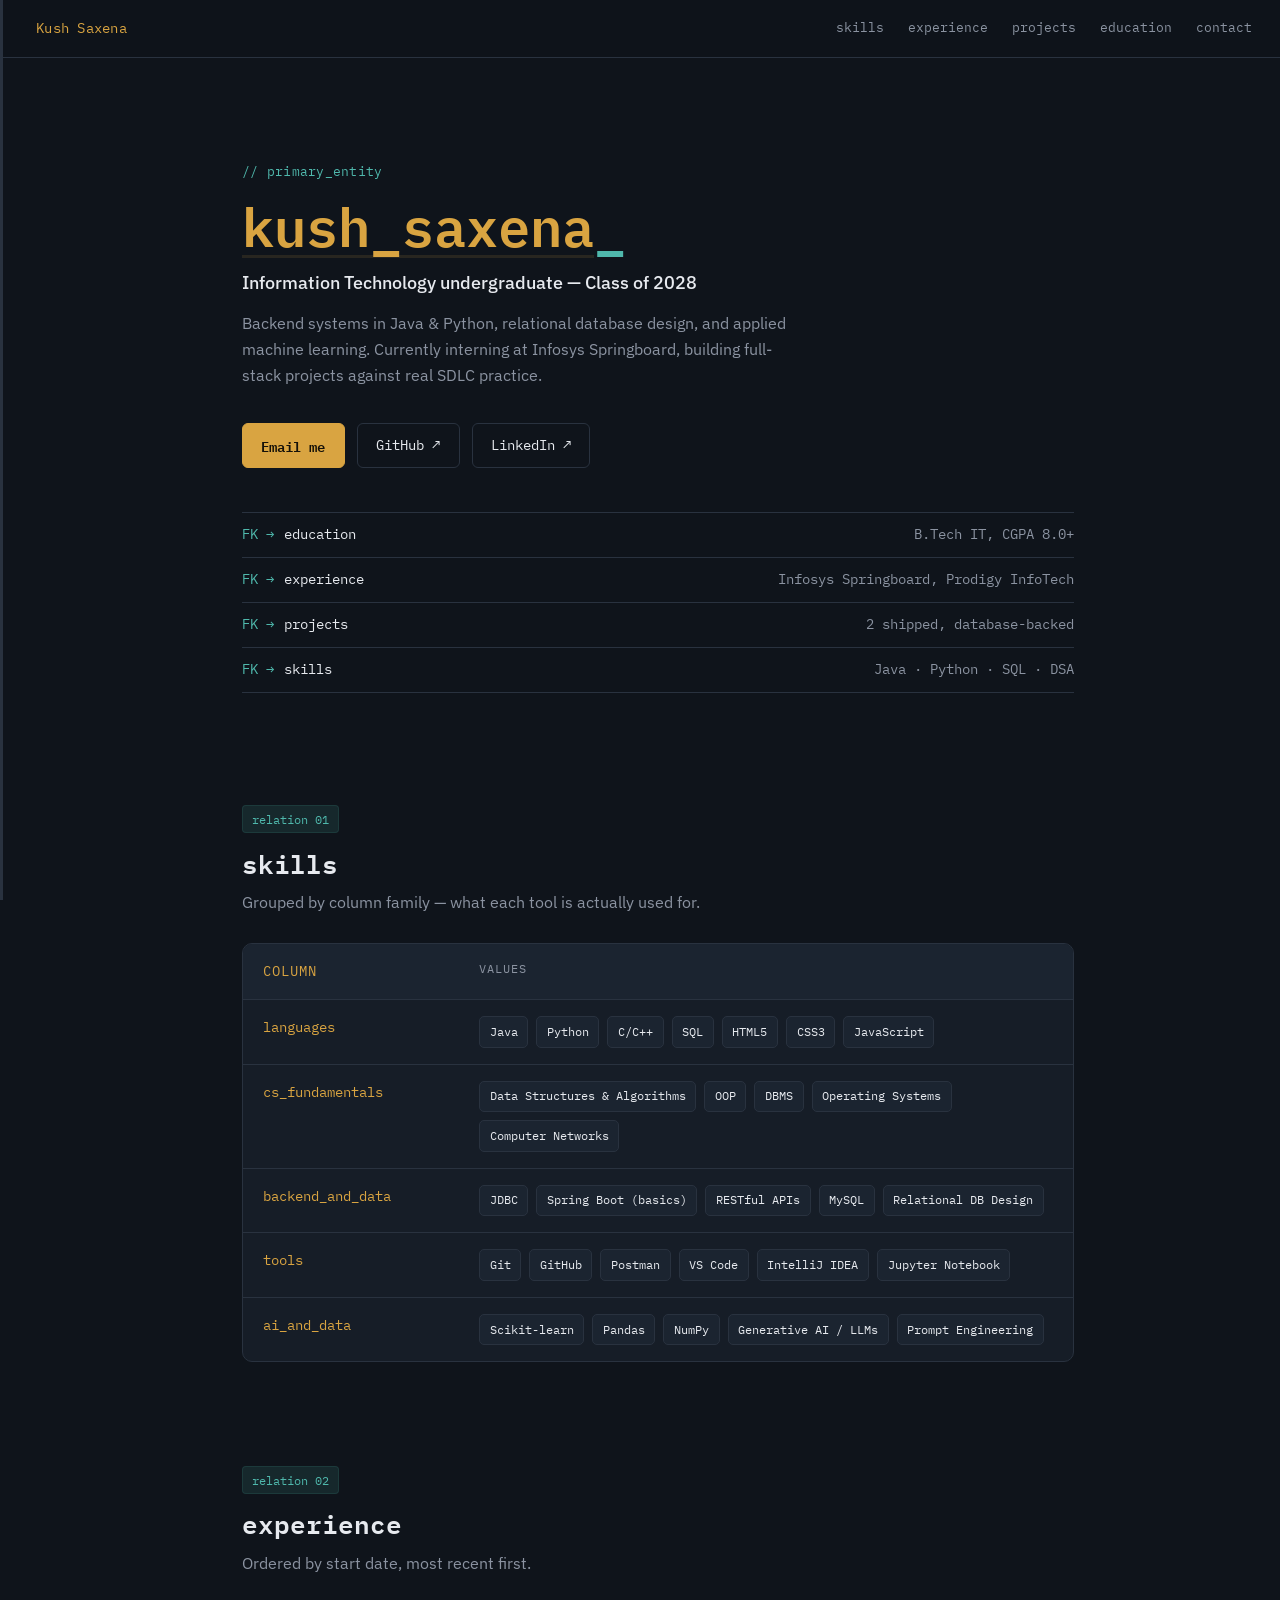
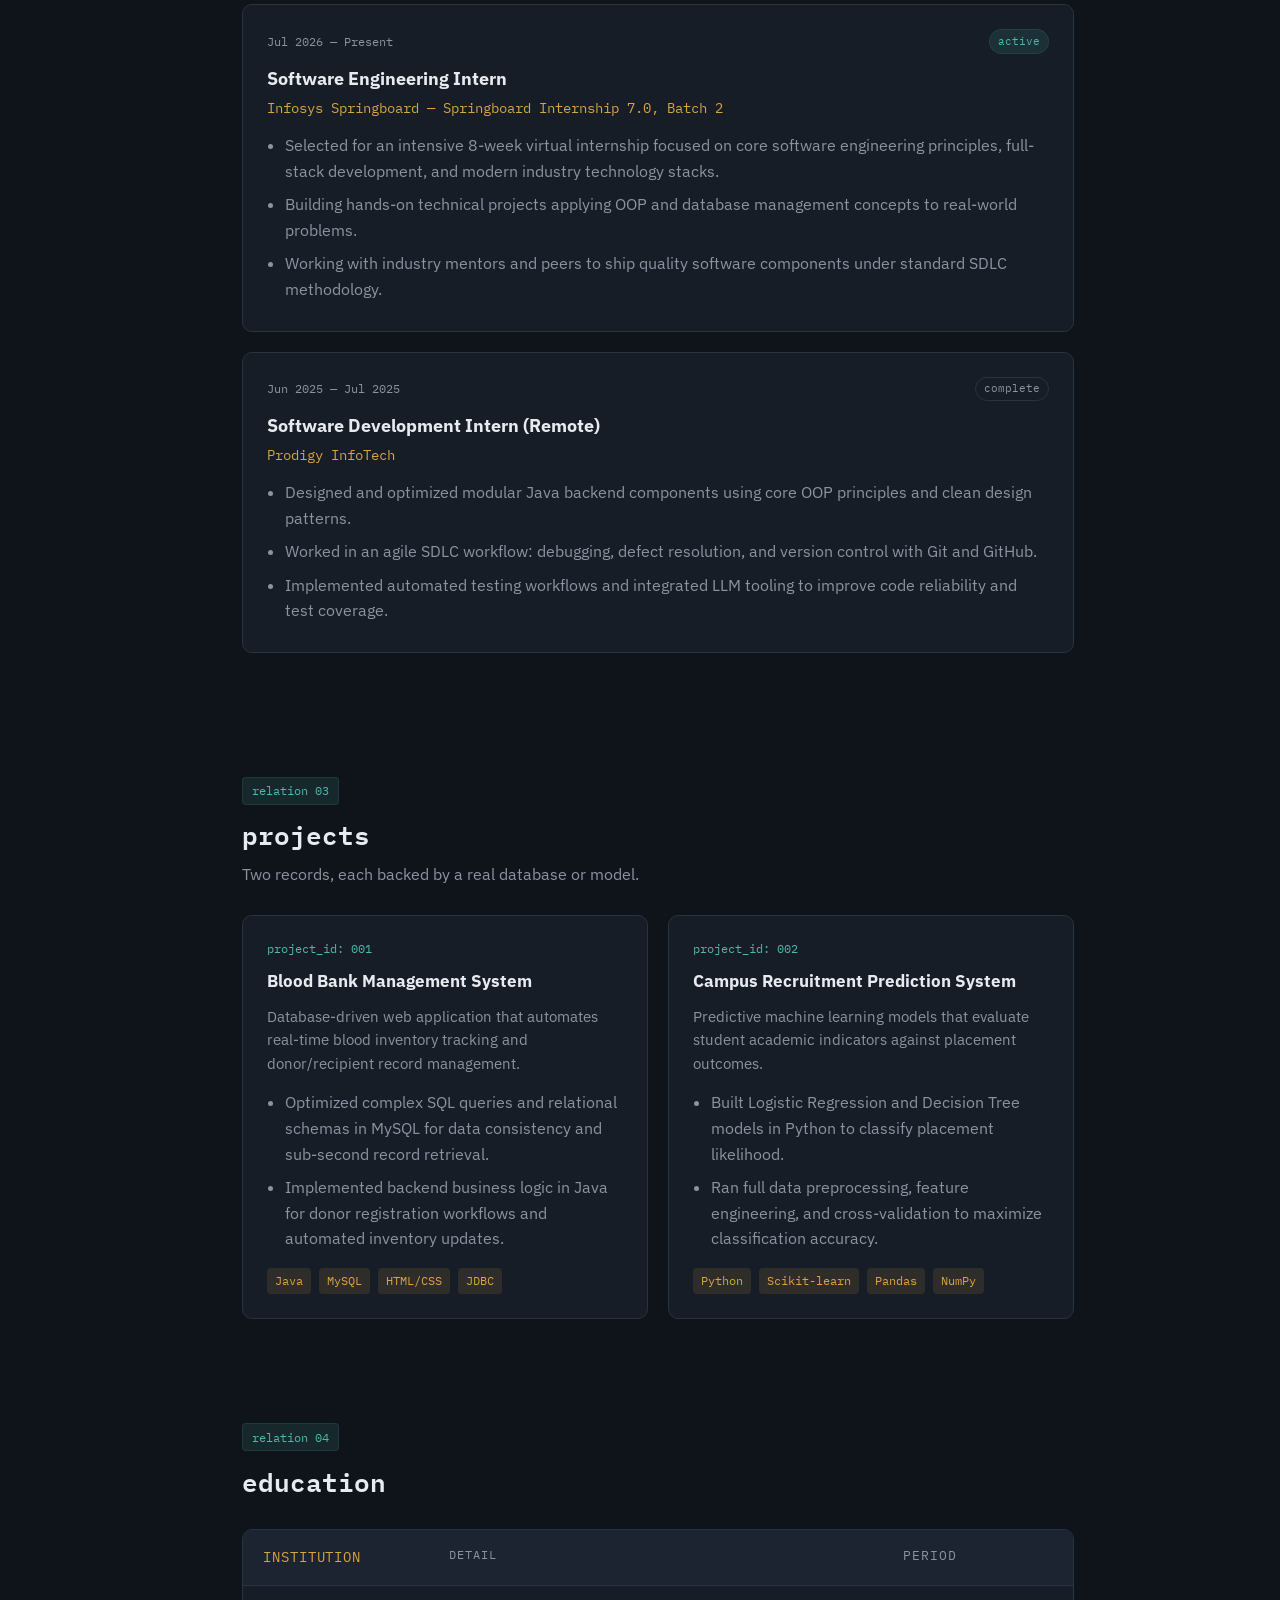
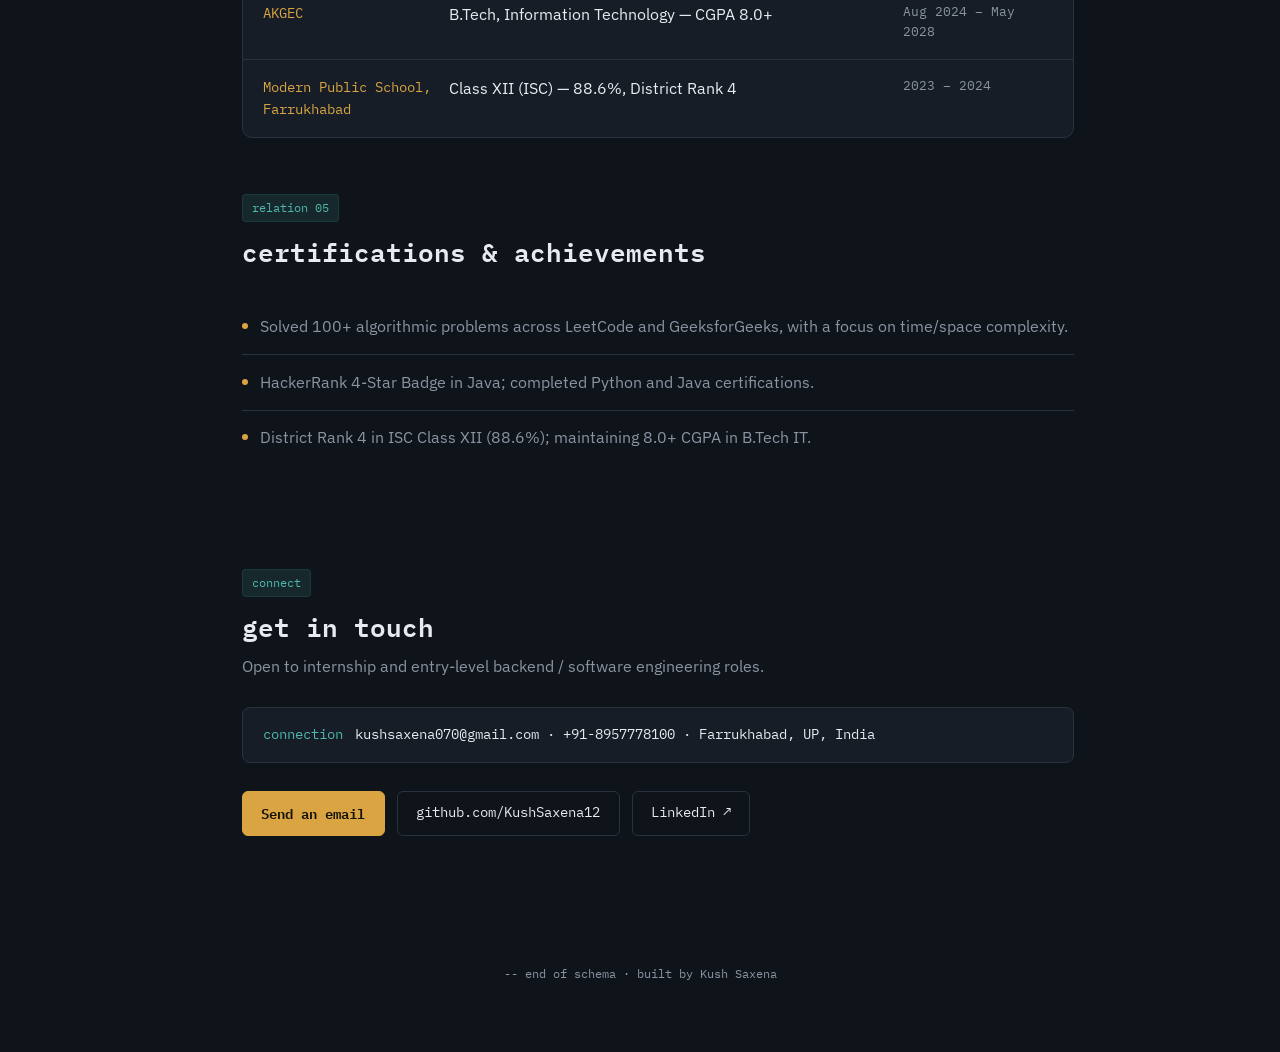
==== index.html @ d5c402bf "Rename index (3).html to index.html" ====
<!DOCTYPE html>
<html lang="en">
<head>
<meta charset="UTF-8">
<meta name="viewport" content="width=device-width, initial-scale=1.0">
<meta name="description" content="Kush Saxena — Information Technology undergraduate. Backend development, data structures, and applied machine learning.">
<title>Kush Saxena — schema</title>
<link rel="preconnect" href="https://fonts.googleapis.com">
<link rel="preconnect" href="https://fonts.gstatic.com" crossorigin>
<link href="https://fonts.googleapis.com/css2?family=IBM+Plex+Mono:wght@400;500;600&family=IBM+Plex+Sans:wght@400;500;600;700&display=swap" rel="stylesheet">
<link rel="stylesheet" href="styles.css">
</head>
<body>

<div class="rail" aria-hidden="true"><div class="rail-fill" id="railFill"></div></div>

<header class="topbar">
  <span class="topbar-key">Kush Saxena</span>
  <nav class="topbar-nav">
    <a href="#skills">skills</a>
    <a href="#experience">experience</a>
    <a href="#projects">projects</a>
    <a href="#education">education</a>
    <a href="#contact">contact</a>
  </nav>
</header>

<main>

  <!-- HERO -->
  <section class="hero" id="top">
    <div class="hero-schema">
      <p class="eyebrow">// primary_entity</p>
      <h1 class="hero-title">
        <span class="pk">kush_saxena</span><span class="cursor">_</span>
      </h1>
      <p class="hero-role">Information Technology undergraduate — Class of 2028</p>
      <p class="hero-sub">Backend systems in Java &amp; Python, relational database design, and applied
        machine learning. Currently interning at Infosys Springboard, building full-stack projects
        against real SDLC practice.</p>

      <div class="hero-ctas">
        <a class="btn btn-primary" href="mailto:kushsaxena070@gmail.com">Email me</a>
        <a class="btn btn-ghost" href="https://github.com/KushSaxena12" target="_blank" rel="noopener">GitHub ↗</a>
        <a class="btn btn-ghost" href="https://linkedin.com/in/kush-saxena-5b00792b7" target="_blank" rel="noopener">LinkedIn ↗</a>
      </div>

      <div class="hero-fields">
        <div class="field"><span class="fk">FK →</span> education <span class="ftype">B.Tech IT, CGPA 8.0+</span></div>
        <div class="field"><span class="fk">FK →</span> experience <span class="ftype">Infosys Springboard, Prodigy InfoTech</span></div>
        <div class="field"><span class="fk">FK →</span> projects <span class="ftype">2 shipped, database-backed</span></div>
        <div class="field"><span class="fk">FK →</span> skills <span class="ftype">Java · Python · SQL · DSA</span></div>
      </div>
    </div>
  </section>

  <!-- SKILLS -->
  <section class="section" id="skills">
    <div class="section-head">
      <span class="tag-num">relation 01</span>
      <h2>skills</h2>
      <p class="section-desc">Grouped by column family — what each tool is actually used for.</p>
    </div>

    <div class="table schema-table">
      <div class="trow thead">
        <div class="tcell col-key">column</div>
        <div class="tcell col-val">values</div>
      </div>

      <div class="trow" data-reveal>
        <div class="tcell col-key">languages</div>
        <div class="tcell col-val chips">
          <span>Java</span><span>Python</span><span>C/C++</span><span>SQL</span><span>HTML5</span><span>CSS3</span><span>JavaScript</span>
        </div>
      </div>

      <div class="trow" data-reveal>
        <div class="tcell col-key">cs_fundamentals</div>
        <div class="tcell col-val chips">
          <span>Data Structures &amp; Algorithms</span><span>OOP</span><span>DBMS</span><span>Operating Systems</span><span>Computer Networks</span>
        </div>
      </div>

      <div class="trow" data-reveal>
        <div class="tcell col-key">backend_and_data</div>
        <div class="tcell col-val chips">
          <span>JDBC</span><span>Spring Boot (basics)</span><span>RESTful APIs</span><span>MySQL</span><span>Relational DB Design</span>
        </div>
      </div>

      <div class="trow" data-reveal>
        <div class="tcell col-key">tools</div>
        <div class="tcell col-val chips">
          <span>Git</span><span>GitHub</span><span>Postman</span><span>VS Code</span><span>IntelliJ IDEA</span><span>Jupyter Notebook</span>
        </div>
      </div>

      <div class="trow" data-reveal>
        <div class="tcell col-key">ai_and_data</div>
        <div class="tcell col-val chips">
          <span>Scikit-learn</span><span>Pandas</span><span>NumPy</span><span>Generative AI / LLMs</span><span>Prompt Engineering</span>
        </div>
      </div>
    </div>
  </section>

  <!-- EXPERIENCE -->
  <section class="section" id="experience">
    <div class="section-head">
      <span class="tag-num">relation 02</span>
      <h2>experience</h2>
      <p class="section-desc">Ordered by start date, most recent first.</p>
    </div>

    <div class="record" data-reveal>
      <div class="record-meta">
        <span class="record-date">Jul 2026 — Present</span>
        <span class="record-status status-active">active</span>
      </div>
      <h3 class="record-title">Software Engineering Intern</h3>
      <p class="record-org">Infosys Springboard — Springboard Internship 7.0, Batch 2</p>
      <ul class="record-list">
        <li>Selected for an intensive 8-week virtual internship focused on core software engineering
          principles, full-stack development, and modern industry technology stacks.</li>
        <li>Building hands-on technical projects applying OOP and database management concepts to
          real-world problems.</li>
        <li>Working with industry mentors and peers to ship quality software components under
          standard SDLC methodology.</li>
      </ul>
    </div>

    <div class="record" data-reveal>
      <div class="record-meta">
        <span class="record-date">Jun 2025 — Jul 2025</span>
        <span class="record-status">complete</span>
      </div>
      <h3 class="record-title">Software Development Intern (Remote)</h3>
      <p class="record-org">Prodigy InfoTech</p>
      <ul class="record-list">
        <li>Designed and optimized modular Java backend components using core OOP principles and
          clean design patterns.</li>
        <li>Worked in an agile SDLC workflow: debugging, defect resolution, and version control with
          Git and GitHub.</li>
        <li>Implemented automated testing workflows and integrated LLM tooling to improve code
          reliability and test coverage.</li>
      </ul>
    </div>
  </section>

  <!-- PROJECTS -->
  <section class="section" id="projects">
    <div class="section-head">
      <span class="tag-num">relation 03</span>
      <h2>projects</h2>
      <p class="section-desc">Two records, each backed by a real database or model.</p>
    </div>

    <div class="projects-grid">
      <article class="project-card" data-reveal>
        <p class="project-id">project_id: 001</p>
        <h3>Blood Bank Management System</h3>
        <p class="project-desc">Database-driven web application that automates real-time blood
          inventory tracking and donor/recipient record management.</p>
        <ul class="record-list">
          <li>Optimized complex SQL queries and relational schemas in MySQL for data consistency
            and sub-second record retrieval.</li>
          <li>Implemented backend business logic in Java for donor registration workflows and
            automated inventory updates.</li>
        </ul>
        <div class="stack-row">
          <span>Java</span><span>MySQL</span><span>HTML/CSS</span><span>JDBC</span>
        </div>
      </article>

      <article class="project-card" data-reveal>
        <p class="project-id">project_id: 002</p>
        <h3>Campus Recruitment Prediction System</h3>
        <p class="project-desc">Predictive machine learning models that evaluate student academic
          indicators against placement outcomes.</p>
        <ul class="record-list">
          <li>Built Logistic Regression and Decision Tree models in Python to classify placement
            likelihood.</li>
          <li>Ran full data preprocessing, feature engineering, and cross-validation to maximize
            classification accuracy.</li>
        </ul>
        <div class="stack-row">
          <span>Python</span><span>Scikit-learn</span><span>Pandas</span><span>NumPy</span>
        </div>
      </article>
    </div>
  </section>

  <!-- EDUCATION -->
  <section class="section" id="education">
    <div class="section-head">
      <span class="tag-num">relation 04</span>
      <h2>education</h2>
    </div>

    <div class="table schema-table">
      <div class="trow thead">
        <div class="tcell col-key">institution</div>
        <div class="tcell col-val">detail</div>
        <div class="tcell col-date">period</div>
      </div>
      <div class="trow" data-reveal>
        <div class="tcell col-key">AKGEC</div>
        <div class="tcell col-val">B.Tech, Information Technology — CGPA 8.0+</div>
        <div class="tcell col-date">Aug 2024 – May 2028</div>
      </div>
      <div class="trow" data-reveal>
        <div class="tcell col-key">Modern Public School, Farrukhabad</div>
        <div class="tcell col-val">Class XII (ISC) — 88.6%, District Rank 4</div>
        <div class="tcell col-date">2023 – 2024</div>
      </div>
    </div>

    <div class="section-head" style="margin-top:3.5rem;">
      <span class="tag-num">relation 05</span>
      <h2>certifications &amp; achievements</h2>
    </div>
    <ul class="achieve-list">
      <li data-reveal><span class="dot"></span> Solved 100+ algorithmic problems across LeetCode and GeeksforGeeks, with a focus on time/space complexity.</li>
      <li data-reveal><span class="dot"></span> HackerRank 4-Star Badge in Java; completed Python and Java certifications.</li>
      <li data-reveal><span class="dot"></span> District Rank 4 in ISC Class XII (88.6%); maintaining 8.0+ CGPA in B.Tech IT.</li>
    </ul>
  </section>

  <!-- CONTACT -->
  <section class="section contact" id="contact">
    <div class="section-head">
      <span class="tag-num">connect</span>
      <h2>get in touch</h2>
      <p class="section-desc">Open to internship and entry-level backend / software engineering roles.</p>
    </div>

    <div class="connection-string">
      <span class="conn-key">connection</span>
      <span class="conn-val">kushsaxena070@gmail.com · +91-8957778100 · Farrukhabad, UP, India</span>
    </div>

    <div class="hero-ctas">
      <a class="btn btn-primary" href="mailto:kushsaxena070@gmail.com">Send an email</a>
      <a class="btn btn-ghost" href="https://github.com/KushSaxena12" target="_blank" rel="noopener">github.com/KushSaxena12</a>
      <a class="btn btn-ghost" href="https://linkedin.com/in/kush-saxena-5b00792b7" target="_blank" rel="noopener">LinkedIn ↗</a>
    </div>
  </section>

</main>

<footer class="footer">
  <p>-- end of schema · built by Kush Saxena</p>
</footer>

<script src="script.js"></script>
</body>
</html>
---- styles.css ----
/* ---------- tokens ---------- */
:root{
  --bg: #0F141B;
  --surface: #161D27;
  --surface-2: #1B2430;
  --border: #29323F;
  --text: #E7EAEF;
  --muted: #8B93A1;
  --key: #D9A441;      /* primary-key gold */
  --key-soft: rgba(217,164,65,0.12);
  --fk: #4FB8AC;        /* foreign-key teal */
  --fk-soft: rgba(79,184,172,0.12);
  --font-mono: 'IBM Plex Mono', ui-monospace, 'SFMono-Regular', Menlo, monospace;
  --font-sans: 'IBM Plex Sans', -apple-system, BlinkMacSystemFont, 'Segoe UI', sans-serif;
  --max: 880px;
}

*{ box-sizing:border-box; }
html{ scroll-behavior:smooth; }

@media (prefers-reduced-motion: reduce){
  html{ scroll-behavior:auto; }
  *{ animation-duration:0.001ms !important; animation-iteration-count:1 !important; transition-duration:0.001ms !important; }
}

body{
  margin:0;
  background:var(--bg);
  color:var(--text);
  font-family:var(--font-sans);
  font-size:16px;
  line-height:1.6;
  -webkit-font-smoothing:antialiased;
}

a{ color:inherit; }

::selection{ background:var(--key-soft); color:var(--key); }

/* ---------- left progress rail (signature element) ---------- */
.rail{
  position:fixed;
  top:0; left:0;
  width:3px; height:100%;
  background:var(--border);
  z-index:60;
}
.rail-fill{
  width:100%; height:0%;
  background:linear-gradient(180deg, var(--key), var(--fk));
}

/* ---------- topbar ---------- */
.topbar{
  position:sticky; top:0; z-index:50;
  display:flex; align-items:center; justify-content:space-between;
  padding:1.1rem 1.75rem 1.1rem 2.25rem;
  background:rgba(15,20,27,0.86);
  backdrop-filter:blur(10px);
  border-bottom:1px solid var(--border);
}
.topbar-key{
  font-family:var(--font-mono);
  font-size:0.85rem;
  color:var(--key);
  letter-spacing:0.02em;
}
.topbar-nav{ display:flex; gap:1.5rem; }
.topbar-nav a{
  font-family:var(--font-mono);
  font-size:0.8rem;
  color:var(--muted);
  text-decoration:none;
  transition:color .15s ease;
}
.topbar-nav a:hover{ color:var(--fk); }

@media (max-width:640px){
  .topbar-nav{ display:none; }
}

/* ---------- layout helpers ---------- */
main{ padding-left:2.25rem; }
.section, .hero{
  max-width:var(--max);
  margin:0 auto;
  padding:5rem 1.5rem 1.5rem;
}
@media (max-width:640px){
  main{ padding-left:0; }
  .section, .hero{ padding:3.5rem 1.25rem 1rem; }
}

/* ---------- hero ---------- */
.hero{ padding-top:6.5rem; padding-bottom:2rem; }
.eyebrow{
  font-family:var(--font-mono);
  color:var(--fk);
  font-size:0.8rem;
  margin:0 0 0.9rem;
  letter-spacing:0.02em;
}
.hero-title{
  font-family:var(--font-mono);
  font-weight:600;
  font-size:clamp(2.1rem, 6vw, 3.4rem);
  margin:0 0 0.9rem;
  line-height:1.05;
}
.pk{
  color:var(--key);
  text-decoration:underline;
  text-decoration-color:var(--key-soft);
  text-underline-offset:8px;
  text-decoration-thickness:3px;
}
.cursor{
  display:inline-block;
  color:var(--fk);
  animation:blink 1.1s steps(1) infinite;
}
@keyframes blink{ 50%{ opacity:0; } }

.hero-role{
  font-size:1.15rem;
  color:var(--text);
  font-weight:500;
  margin:0 0 0.85rem;
}
.hero-sub{
  color:var(--muted);
  max-width:56ch;
  margin:0 0 2.2rem;
}

.hero-ctas{ display:flex; flex-wrap:wrap; gap:0.75rem; margin-bottom:2.75rem; }
.btn{
  font-family:var(--font-mono);
  font-size:0.85rem;
  padding:0.65rem 1.15rem;
  border-radius:6px;
  text-decoration:none;
  border:1px solid var(--border);
  transition:border-color .15s ease, background .15s ease, transform .15s ease;
}
.btn-primary{
  background:var(--key);
  color:#151109;
  border-color:var(--key);
  font-weight:600;
}
.btn-primary:hover{ transform:translateY(-1px); }
.btn-ghost{ color:var(--text); }
.btn-ghost:hover{ border-color:var(--fk); color:var(--fk); }

.hero-fields{
  display:grid;
  grid-template-columns:1fr;
  border-top:1px solid var(--border);
}
.field{
  display:flex; align-items:baseline; gap:0.6rem;
  padding:0.7rem 0;
  border-bottom:1px solid var(--border);
  font-family:var(--font-mono);
  font-size:0.85rem;
  color:var(--text);
}
.fk{ color:var(--fk); flex-shrink:0; }
.ftype{ color:var(--muted); margin-left:auto; text-align:right; }

/* ---------- section heads ---------- */
.section-head{ margin-bottom:1.75rem; }
.tag-num{
  font-family:var(--font-mono);
  font-size:0.75rem;
  color:var(--fk);
  display:inline-block;
  margin-bottom:0.6rem;
  padding:0.2rem 0.55rem;
  border:1px solid var(--fk-soft);
  border-radius:4px;
  background:var(--fk-soft);
}
.section-head h2{
  font-family:var(--font-mono);
  font-size:1.6rem;
  margin:0 0 0.4rem;
  font-weight:600;
}
.section-desc{ color:var(--muted); margin:0; max-width:56ch; }

/* ---------- schema table ---------- */
.table.schema-table{
  border:1px solid var(--border);
  border-radius:10px;
  overflow:hidden;
  background:var(--surface);
}
.trow{
  display:grid;
  grid-template-columns: 200px 1fr;
  gap:1rem;
  padding:1rem 1.25rem;
  border-bottom:1px solid var(--border);
  opacity:0; transform:translateY(8px);
  transition:opacity .5s ease, transform .5s ease;
}
.trow.thead{
  background:var(--surface-2);
  font-family:var(--font-mono);
  font-size:0.72rem;
  text-transform:uppercase;
  letter-spacing:0.08em;
  color:var(--muted);
  opacity:1; transform:none;
}
.trow:last-child{ border-bottom:none; }
.trow.in-view{ opacity:1; transform:none; }

.tcell.col-key{
  font-family:var(--font-mono);
  color:var(--key);
  font-size:0.88rem;
  align-self:start;
}
.tcell.col-date{ color:var(--muted); font-family:var(--font-mono); font-size:0.8rem; }

#education .trow, #education .trow.thead{
  grid-template-columns: 170px 1fr 150px;
}
@media (max-width:640px){
  .trow, #education .trow{ grid-template-columns:1fr; gap:0.3rem; }
  .trow.thead{ display:none; }
  .tcell.col-date{ font-size:0.75rem; }
}

.chips{ display:flex; flex-wrap:wrap; gap:0.5rem; }
.chips span{
  font-family:var(--font-mono);
  font-size:0.78rem;
  padding:0.3rem 0.6rem;
  border-radius:5px;
  background:var(--surface-2);
  border:1px solid var(--border);
  color:var(--text);
}

/* ---------- experience records ---------- */
.record{
  border:1px solid var(--border);
  border-radius:10px;
  background:var(--surface);
  padding:1.5rem 1.5rem 1.75rem;
  margin-bottom:1.25rem;
  opacity:0; transform:translateY(10px);
  transition:opacity .5s ease, transform .5s ease;
}
.record.in-view{ opacity:1; transform:none; }
.record-meta{ display:flex; justify-content:space-between; align-items:center; margin-bottom:0.6rem; }
.record-date{ font-family:var(--font-mono); font-size:0.78rem; color:var(--muted); }
.record-status{
  font-family:var(--font-mono);
  font-size:0.7rem;
  padding:0.15rem 0.5rem;
  border-radius:20px;
  border:1px solid var(--border);
  color:var(--muted);
}
.record-status.status-active{ color:var(--fk); border-color:var(--fk-soft); background:var(--fk-soft); }
.record-title{ margin:0 0 0.15rem; font-size:1.15rem; }
.record-org{ margin:0 0 0.9rem; color:var(--key); font-size:0.9rem; font-family:var(--font-mono); }
.record-list{ margin:0; padding-left:1.1rem; color:var(--muted); }
.record-list li{ margin-bottom:0.5rem; }
.record-list li:last-child{ margin-bottom:0; }

/* ---------- projects ---------- */
.projects-grid{
  display:grid;
  grid-template-columns:1fr 1fr;
  gap:1.25rem;
}
@media (max-width:720px){ .projects-grid{ grid-template-columns:1fr; } }

.project-card{
  border:1px solid var(--border);
  border-radius:10px;
  background:var(--surface);
  padding:1.5rem;
  opacity:0; transform:translateY(10px);
  transition:opacity .5s ease, transform .5s ease, border-color .2s ease;
}
.project-card.in-view{ opacity:1; transform:none; }
.project-card:hover{ border-color:var(--fk-soft); }
.project-id{ font-family:var(--font-mono); font-size:0.72rem; color:var(--fk); margin:0 0 0.6rem; }
.project-card h3{ margin:0 0 0.6rem; font-size:1.05rem; }
.project-desc{ color:var(--muted); margin:0 0 0.9rem; font-size:0.93rem; }
.stack-row{ display:flex; flex-wrap:wrap; gap:0.5rem; margin-top:1rem; }
.stack-row span{
  font-family:var(--font-mono);
  font-size:0.72rem;
  padding:0.25rem 0.5rem;
  border-radius:4px;
  color:var(--key);
  background:var(--key-soft);
}

/* ---------- achievements ---------- */
.achieve-list{ list-style:none; margin:0; padding:0; }
.achieve-list li{
  display:flex; gap:0.75rem; align-items:flex-start;
  padding:0.9rem 0;
  border-bottom:1px solid var(--border);
  color:var(--muted);
  opacity:0; transform:translateY(8px);
  transition:opacity .5s ease, transform .5s ease;
}
.achieve-list li.in-view{ opacity:1; transform:none; }
.achieve-list li:last-child{ border-bottom:none; }
.dot{
  width:6px; height:6px; border-radius:50%;
  background:var(--key);
  margin-top:0.55rem; flex-shrink:0;
}

/* ---------- contact ---------- */
.connection-string{
  font-family:var(--font-mono);
  font-size:0.85rem;
  background:var(--surface);
  border:1px solid var(--border);
  border-radius:8px;
  padding:1rem 1.25rem;
  margin-bottom:1.75rem;
  display:flex; flex-wrap:wrap; gap:0.5rem 0.75rem;
}
.conn-key{ color:var(--fk); }
.conn-val{ color:var(--text); word-break:break-word; }

.footer{
  text-align:center;
  color:var(--muted);
  font-family:var(--font-mono);
  font-size:0.78rem;
  padding:3rem 1.5rem 3.5rem;
}
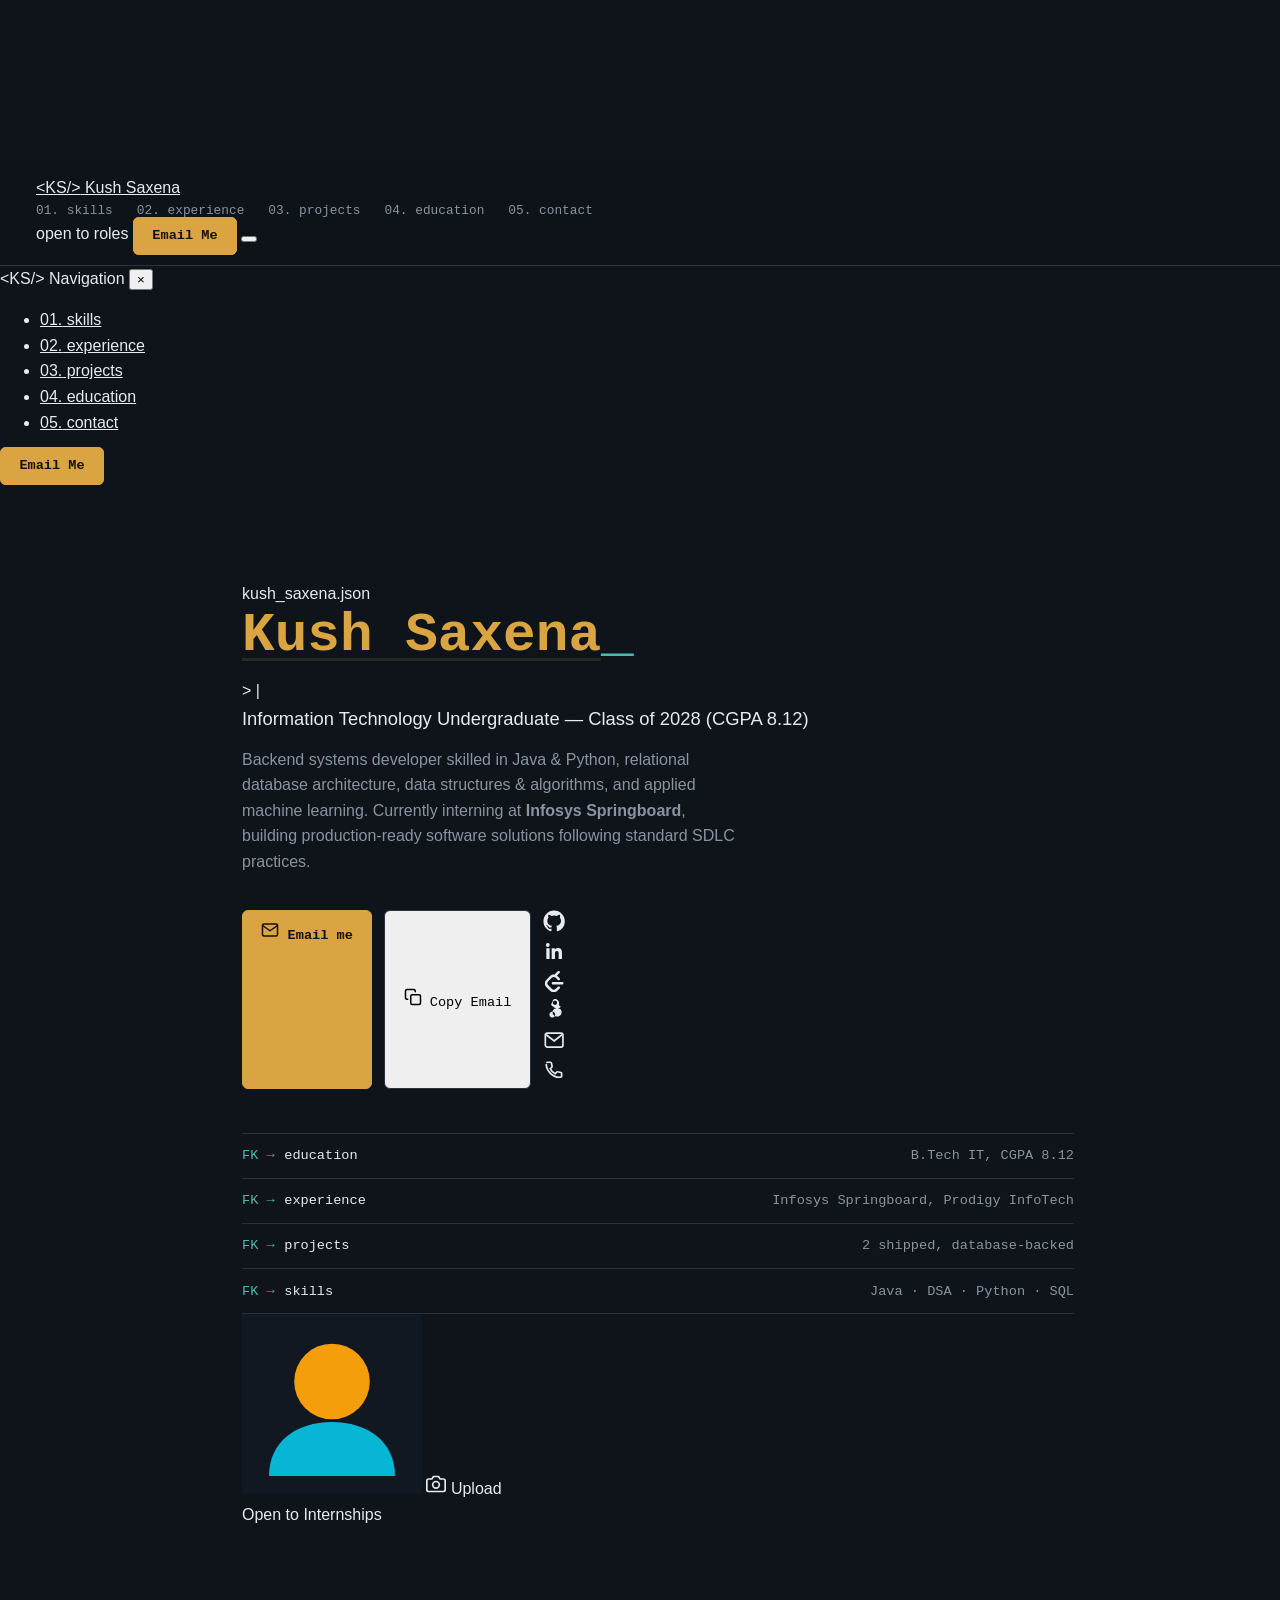
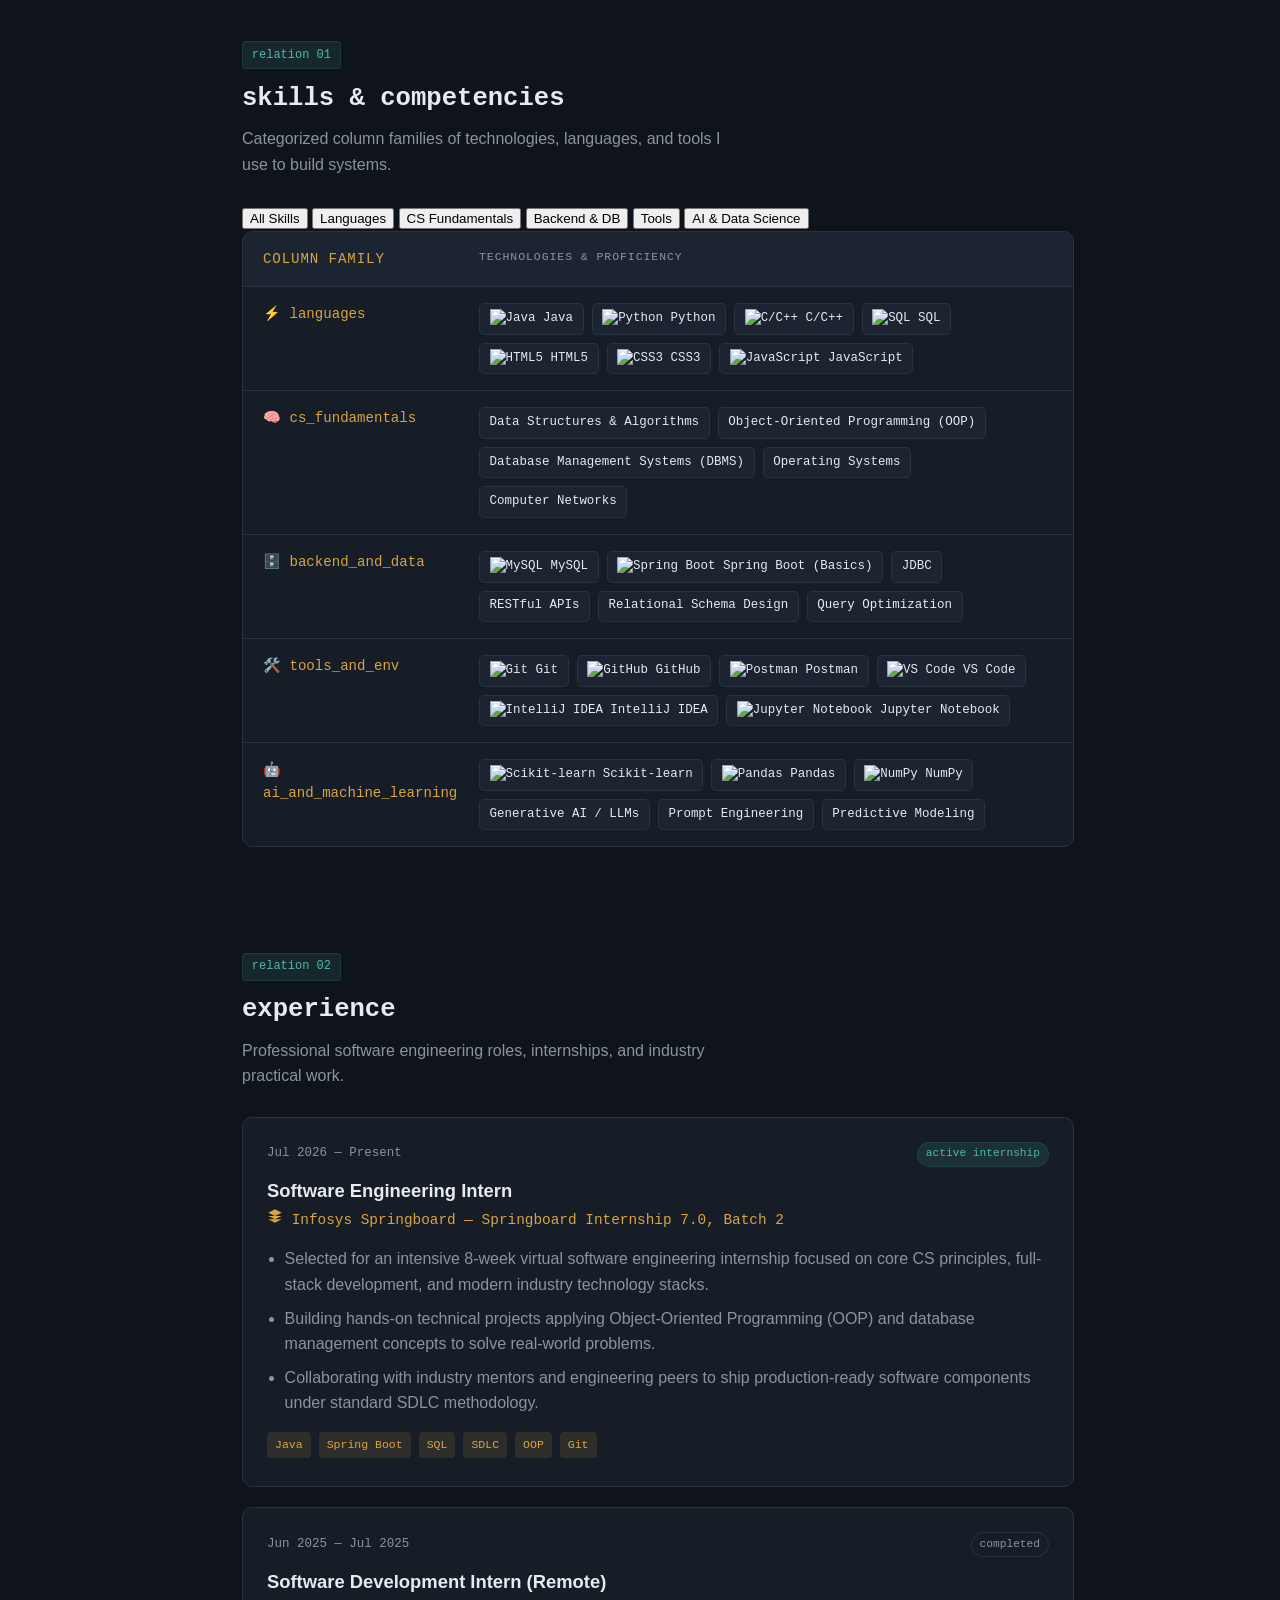
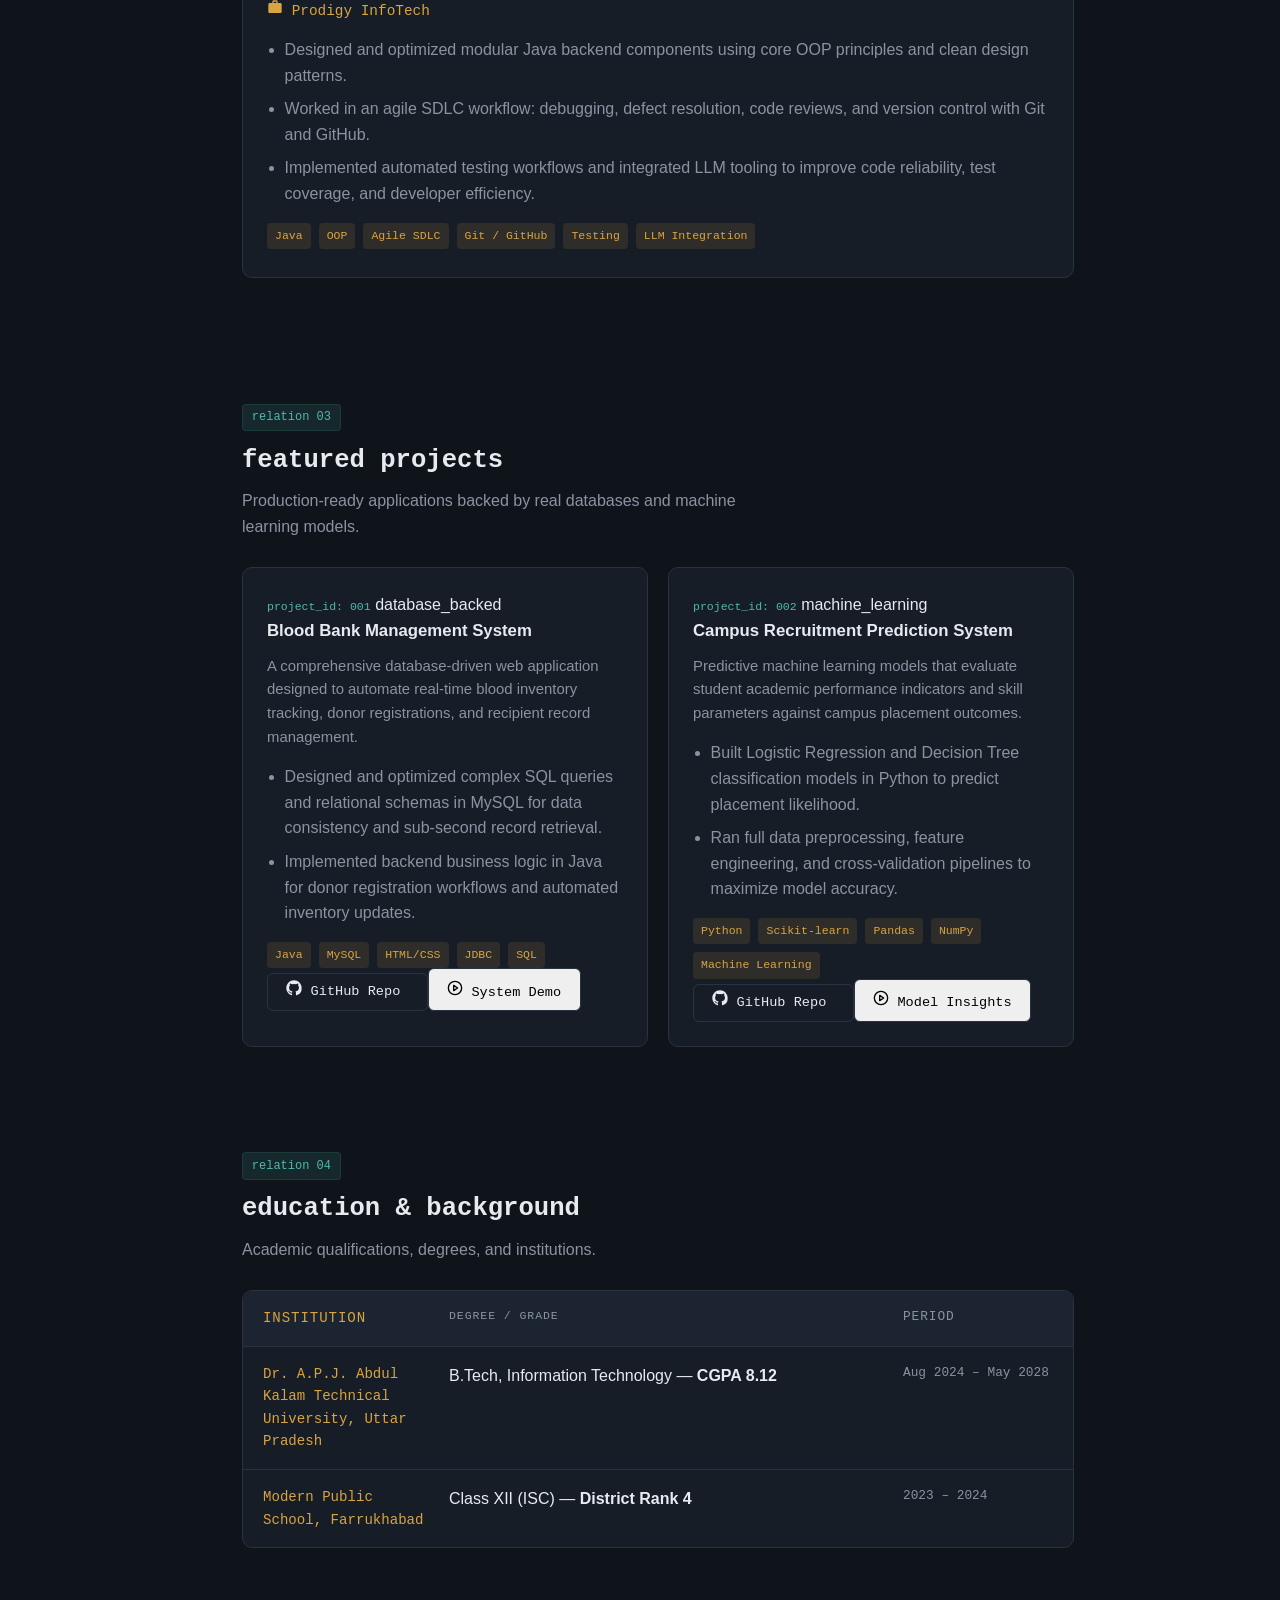
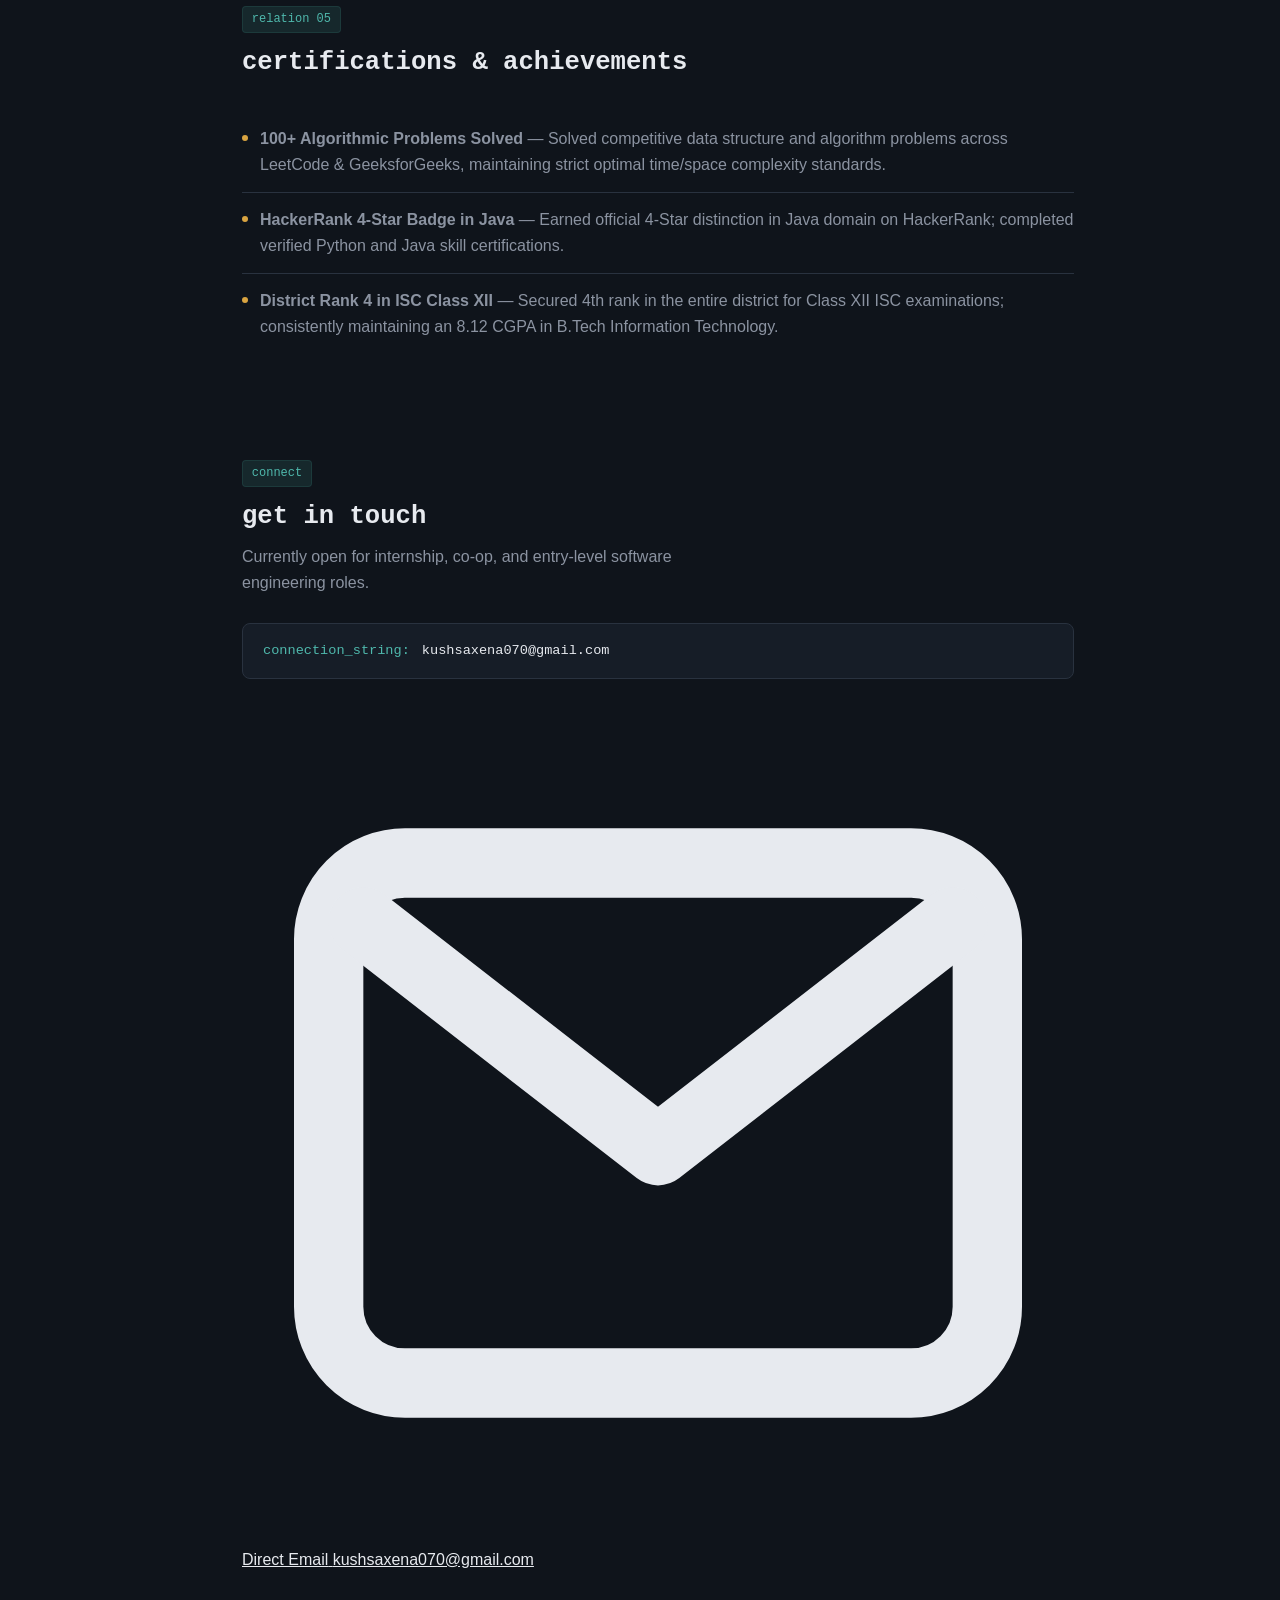
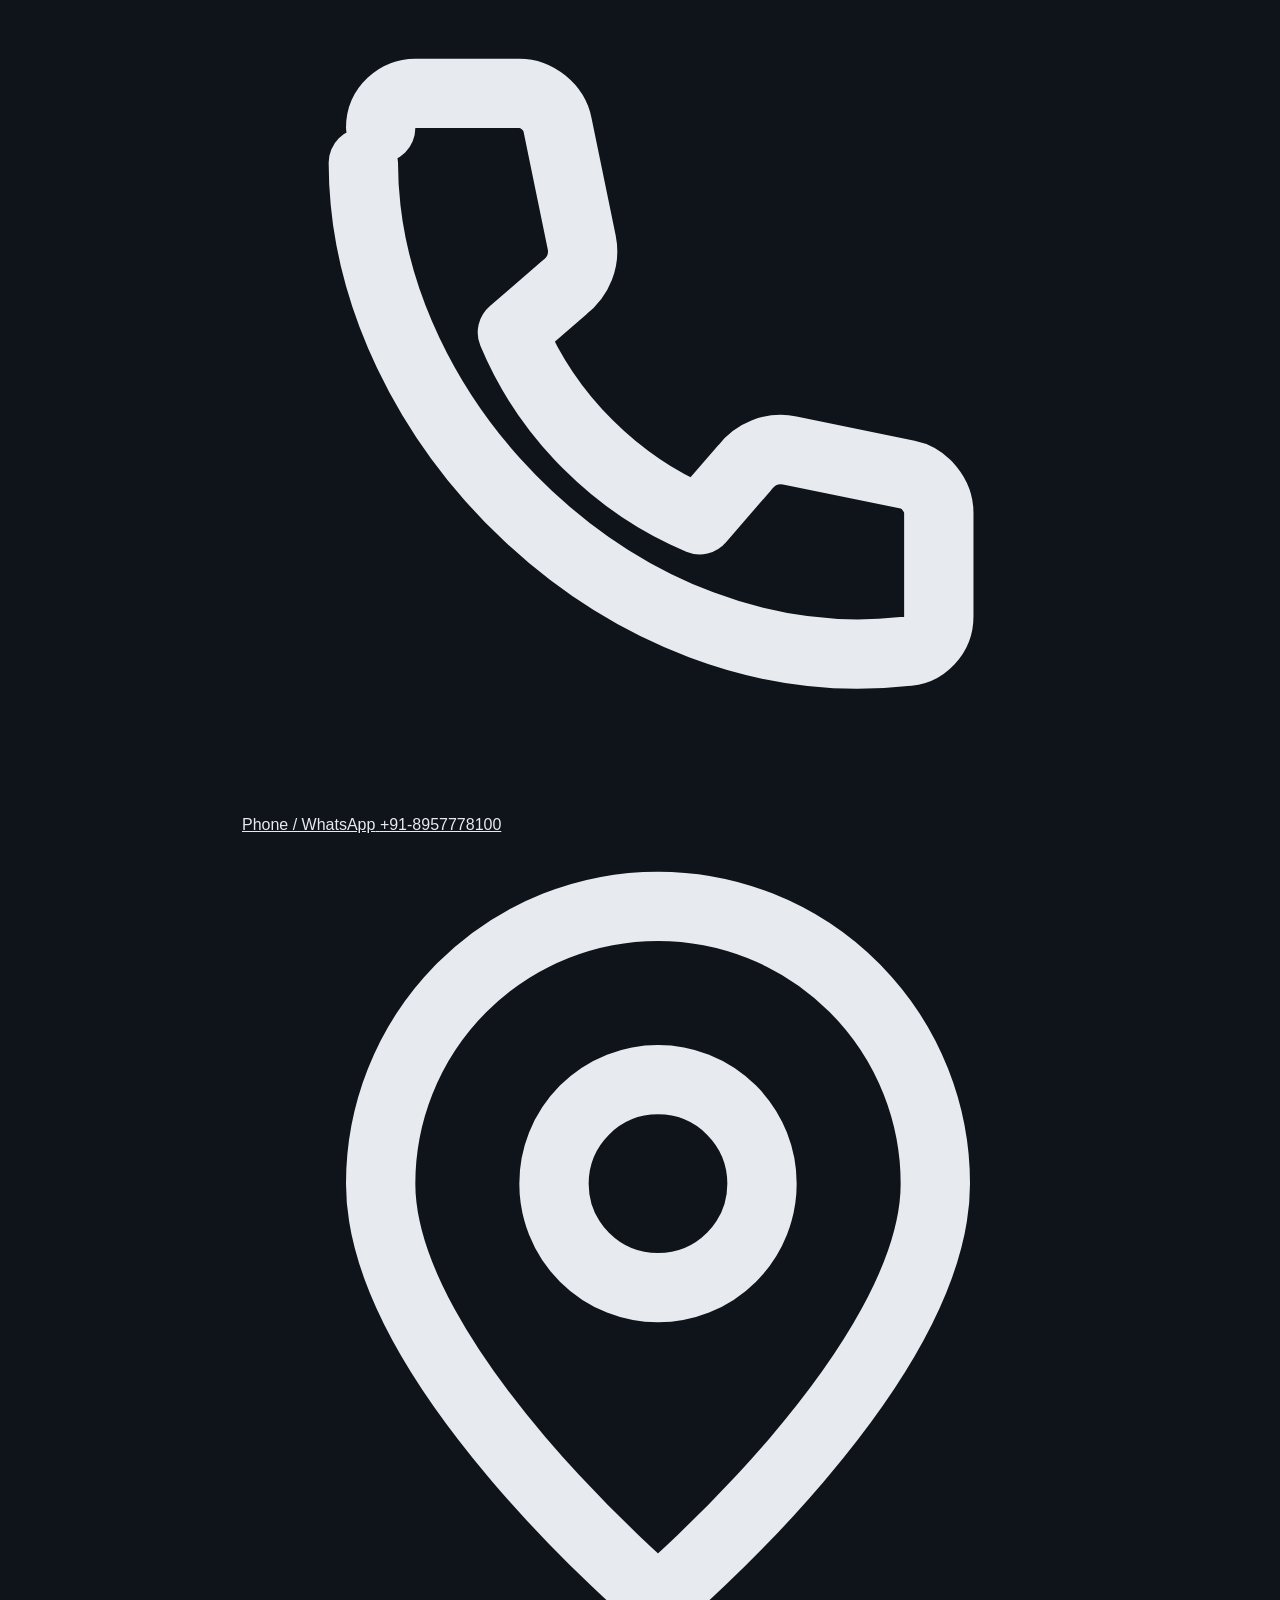
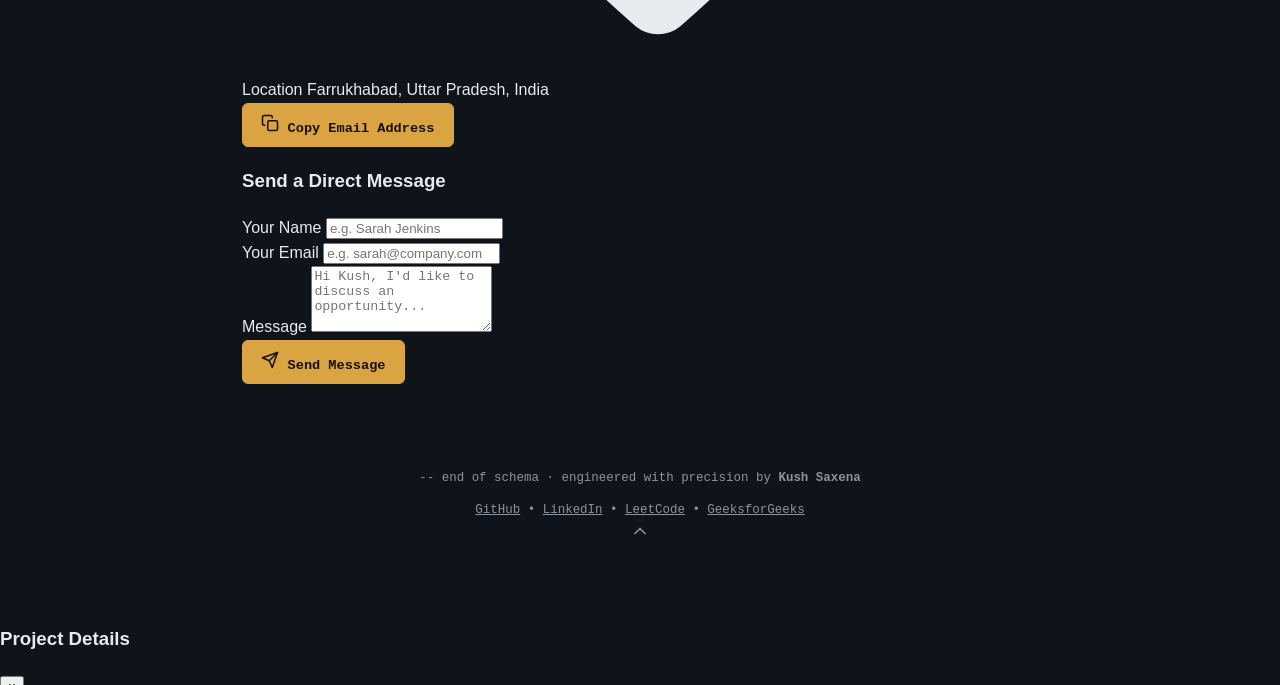
==== commit b542e164: "Update index.html" ====
--- a/index.html
+++ b/index.html
@@ -1,258 +1,653 @@
 <!DOCTYPE html>
-<html lang="en">
+<html lang="en" class="dark">
 <head>
-<meta charset="UTF-8">
-<meta name="viewport" content="width=device-width, initial-scale=1.0">
-<meta name="description" content="Kush Saxena — Information Technology undergraduate. Backend development, data structures, and applied machine learning.">
-<title>Kush Saxena — schema</title>
-<link rel="preconnect" href="https://fonts.googleapis.com">
-<link rel="preconnect" href="https://fonts.gstatic.com" crossorigin>
-<link href="https://fonts.googleapis.com/css2?family=IBM+Plex+Mono:wght@400;500;600&family=IBM+Plex+Sans:wght@400;500;600;700&display=swap" rel="stylesheet">
-<link rel="stylesheet" href="styles.css">
+  <meta charset="UTF-8">
+  <meta name="viewport" content="width=device-width, initial-scale=1.0">
+  <meta name="theme-color" content="#08090d">
+  
+  <!-- SEO Meta Tags -->
+  <title>Kush Saxena — Software Engineer & Backend Developer | Portfolio</title>
+  <meta name="description" content="Kush Saxena — Information Technology undergraduate (Class of 2028 @ AKTU, CGPA 8.12). Software Engineering Intern at Infosys Springboard. Specializing in Backend Development (Java, Python), Relational Databases (MySQL, SQL), Data Structures & Algorithms, and Machine Learning.">
+  <meta name="keywords" content="Kush Saxena, Kush Saxena Portfolio, Software Engineer, Backend Developer, Java Developer, Python Developer, Infosys Springboard Intern, Prodigy InfoTech, AKTU B.Tech IT, Data Structures Algorithms, LeetCode, GeeksforGeeks, MySQL, Machine Learning">
+  <meta name="author" content="Kush Saxena">
+  <meta name="robots" content="index, follow">
+  <link rel="canonical" href="https://kushsaxena12.github.io/">
+
+  <!-- Open Graph / Facebook -->
+  <meta property="og:type" content="website">
+  <meta property="og:url" content="https://kushsaxena12.github.io/">
+  <meta property="og:title" content="Kush Saxena — Software Engineer & Backend Developer">
+  <meta property="og:description" content="Information Technology undergraduate @ AKTU (CGPA 8.12) & Software Engineering Intern at Infosys Springboard. Building robust backend systems in Java & Python.">
+  <meta property="og:image" content="kushimg2.jpeg">
+  <meta property="og:site_name" content="Kush Saxena Portfolio">
+
+  <!-- Twitter Card -->
+  <meta name="twitter:card" content="summary_large_image">
+  <meta name="twitter:url" content="https://kushsaxena12.github.io/">
+  <meta name="twitter:title" content="Kush Saxena — Software Engineer & Backend Developer">
+  <meta name="twitter:description" content="Information Technology undergraduate @ AKTU (CGPA 8.12) & Software Engineering Intern at Infosys Springboard. Building robust backend systems in Java & Python.">
+  <meta name="twitter:image" content="profile.jpg">
+
+  <!-- Favicon -->
+  <link rel="icon" type="image/svg+xml" href="data:image/svg+xml,<svg xmlns='http://www.w3.org/2000/svg' viewBox='0 0 100 100'><rect width='100' height='100' rx='25' fill='%2308090d'/><path d='M30 30L50 70L70 30' stroke='%23f59e0b' stroke-width='10' stroke-linecap='round' stroke-linejoin='round' fill='none'/><circle cx='50' cy='30' r='6' fill='%2306b6d4'/></svg>">
+
+  <!-- Google Fonts -->
+  <link rel="preconnect" href="https://fonts.googleapis.com">
+  <link rel="preconnect" href="https://fonts.gstatic.com" crossorigin>
+  <link href="https://fonts.googleapis.com/css2?family=JetBrains+Mono:ital,wght@0,400;0,500;0,600;0,700;1,400&family=Plus+Jakarta+Sans:ital,wght@0,400;0,500;0,600;0,700;0,800;1,400&display=swap" rel="stylesheet">
+
+  <!-- Stylesheet -->
+  <link rel="stylesheet" href="styles.css">
+
+  <!-- JSON-LD Structured Data -->
+  <script type="application/ld+json">
+  {
+    "@context": "https://schema.org",
+    "@type": "Person",
+    "name": "Kush Saxena",
+    "url": "https://kushsaxena12.github.io/",
+    "email": "mailto:kushsaxena070@gmail.com",
+    "telephone": "+918957778100",
+    "address": {
+      "@type": "PostalAddress",
+      "addressLocality": "Farrukhabad",
+      "addressRegion": "Uttar Pradesh",
+      "addressCountry": "India"
+    },
+    "jobTitle": "Software Engineering Intern",
+    "worksFor": {
+      "@type": "Organization",
+      "name": "Infosys Springboard"
+    },
+    "almaMater": {
+      "@type": "EducationalOrganization",
+      "name": "Dr. A.P.J. Abdul Kalam Technical University"
+    },
+    "sameAs": [
+      "https://github.com/KushSaxena12",
+      "https://linkedin.com/in/kush-saxena-5b00792b7",
+      "https://leetcode.com/u/_07kush/",
+      "https://www.geeksforgeeks.org/profile/kushsaxvgvg"
+    ],
+    "knowsAbout": [
+      "Java", "Python", "SQL", "Data Structures & Algorithms", "MySQL", "Relational Databases", "Object-Oriented Programming", "Machine Learning", "Spring Boot", "Git"
+    ]
+  }
+  </script>
 </head>
 <body>
 
-<div class="rail" aria-hidden="true"><div class="rail-fill" id="railFill"></div></div>
-
-<header class="topbar">
-  <span class="topbar-key">Kush Saxena</span>
-  <nav class="topbar-nav">
-    <a href="#skills">skills</a>
-    <a href="#experience">experience</a>
-    <a href="#projects">projects</a>
-    <a href="#education">education</a>
-    <a href="#contact">contact</a>
-  </nav>
-</header>
-
-<main>
-
-  <!-- HERO -->
-  <section class="hero" id="top">
-    <div class="hero-schema">
-      <p class="eyebrow">// primary_entity</p>
-      <h1 class="hero-title">
-        <span class="pk">kush_saxena</span><span class="cursor">_</span>
-      </h1>
-      <p class="hero-role">Information Technology undergraduate — Class of 2028</p>
-      <p class="hero-sub">Backend systems in Java &amp; Python, relational database design, and applied
-        machine learning. Currently interning at Infosys Springboard, building full-stack projects
-        against real SDLC practice.</p>
-
-      <div class="hero-ctas">
-        <a class="btn btn-primary" href="mailto:kushsaxena070@gmail.com">Email me</a>
-        <a class="btn btn-ghost" href="https://github.com/KushSaxena12" target="_blank" rel="noopener">GitHub ↗</a>
-        <a class="btn btn-ghost" href="https://linkedin.com/in/kush-saxena-5b00792b7" target="_blank" rel="noopener">LinkedIn ↗</a>
-      </div>
-
-      <div class="hero-fields">
-        <div class="field"><span class="fk">FK →</span> education <span class="ftype">B.Tech IT, CGPA 8.0+</span></div>
-        <div class="field"><span class="fk">FK →</span> experience <span class="ftype">Infosys Springboard, Prodigy InfoTech</span></div>
-        <div class="field"><span class="fk">FK →</span> projects <span class="ftype">2 shipped, database-backed</span></div>
-        <div class="field"><span class="fk">FK →</span> skills <span class="ftype">Java · Python · SQL · DSA</span></div>
+  <!-- Ambient Canvas Background -->
+  <canvas id="bgCanvas" class="bg-canvas" aria-hidden="true"></canvas>
+
+  <!-- Top Scroll Progress Bar -->
+  <div class="scroll-progress-bar" id="scrollProgress" aria-hidden="true"></div>
+
+  <!-- Header Navigation Bar -->
+  <header class="topbar" id="topbar">
+    <div class="nav-container">
+      <a href="#top" class="nav-brand" aria-label="Kush Saxena Homepage">
+        <span class="brand-code">&lt;KS/&gt;</span>
+        <span class="brand-name">Kush Saxena</span>
+      </a>
+
+      <nav class="topbar-nav" id="topbarNav" aria-label="Main Navigation">
+        <a href="#skills" class="nav-link"><span class="nav-num">01.</span> skills</a>
+        <a href="#experience" class="nav-link"><span class="nav-num">02.</span> experience</a>
+        <a href="#projects" class="nav-link"><span class="nav-num">03.</span> projects</a>
+        <a href="#education" class="nav-link"><span class="nav-num">04.</span> education</a>
+        <a href="#contact" class="nav-link"><span class="nav-num">05.</span> contact</a>
+      </nav>
+
+      <div class="nav-actions">
+        <span class="status-badge" title="Currently open to internship and software engineering roles">
+          <span class="status-dot"></span> open to roles
+        </span>
+        <a href="mailto:kushsaxena070@gmail.com" class="btn btn-sm btn-primary magnetic-btn ripple-btn">Email Me</a>
+
+        <button class="mobile-toggle" id="mobileToggle" aria-label="Toggle Navigation Menu" aria-expanded="false">
+          <span class="hamburger-bar"></span>
+          <span class="hamburger-bar"></span>
+          <span class="hamburger-bar"></span>
+        </button>
       </div>
     </div>
-  </section>
-
-  <!-- SKILLS -->
-  <section class="section" id="skills">
-    <div class="section-head">
-      <span class="tag-num">relation 01</span>
-      <h2>skills</h2>
-      <p class="section-desc">Grouped by column family — what each tool is actually used for.</p>
+  </header>
+
+  <!-- Mobile Navigation Drawer -->
+  <div class="mobile-drawer" id="mobileDrawer" aria-hidden="true">
+    <div class="drawer-backdrop" id="drawerBackdrop"></div>
+    <nav class="drawer-content" aria-label="Mobile Navigation">
+      <div class="drawer-header">
+        <span class="brand-code">&lt;KS/&gt; Navigation</span>
+        <button class="drawer-close" id="drawerClose" aria-label="Close Navigation Menu">&times;</button>
+      </div>
+      <ul class="drawer-links">
+        <li><a href="#skills" class="drawer-link"><span class="nav-num">01.</span> skills</a></li>
+        <li><a href="#experience" class="drawer-link"><span class="nav-num">02.</span> experience</a></li>
+        <li><a href="#projects" class="drawer-link"><span class="nav-num">03.</span> projects</a></li>
+        <li><a href="#education" class="drawer-link"><span class="nav-num">04.</span> education</a></li>
+        <li><a href="#contact" class="drawer-link"><span class="nav-num">05.</span> contact</a></li>
+      </ul>
+      <div class="drawer-footer">
+        <a href="mailto:kushsaxena070@gmail.com" class="btn btn-primary btn-block">Email Me</a>
+      </div>
+    </nav>
+  </div>
+
+  <main>
+    <!-- HERO SECTION -->
+    <section class="hero" id="top">
+      <div class="hero-flex">
+        <div class="hero-schema" data-reveal="fade-right">
+          <div class="terminal-header">
+            <span class="terminal-dot red"></span>
+            <span class="terminal-dot yellow"></span>
+            <span class="terminal-dot green"></span>
+            <span class="terminal-title">kush_saxena.json</span>
+          </div>
+
+          <h1 class="hero-title">
+            <span class="pk">Kush Saxena</span><span class="cursor">_</span>
+          </h1>
+
+          <div class="hero-typewriter-box">
+            <span class="typewriter-prefix">&gt; </span>
+            <span class="typewriter-text" id="typewriter"></span>
+            <span class="typewriter-cursor">|</span>
+          </div>
+
+          <p class="hero-role">Information Technology Undergraduate — Class of 2028 (CGPA 8.12)</p>
+          <p class="hero-sub">
+            Backend systems developer skilled in Java &amp; Python, relational database architecture, 
+            data structures &amp; algorithms, and applied machine learning. Currently interning at 
+            <strong>Infosys Springboard</strong>, building production-ready software solutions following standard SDLC practices.
+          </p>
+
+          <!-- Quick Actions / CTAs -->
+          <div class="hero-ctas">
+            <a class="btn btn-primary magnetic-btn ripple-btn" href="mailto:kushsaxena070@gmail.com" id="heroEmailBtn">
+              <svg viewBox="0 0 24 24" width="18" height="18" fill="none" stroke="currentColor" stroke-width="2" stroke-linecap="round" stroke-linejoin="round" aria-hidden="true"><path d="M4 4h16c1.1 0 2 .9 2 2v12c0 1.1-.9 2-2 2H4c-1.1 0-2-.9-2-2V6c0-1.1.9-2 2-2z"/><polyline points="22,6 12,13 2,6"/></svg>
+              <span>Email me</span>
+            </a>
+
+            <button class="btn btn-secondary magnetic-btn ripple-btn" id="copyEmailBtn" data-email="kushsaxena070@gmail.com" aria-label="Copy Email Address to Clipboard">
+              <svg viewBox="0 0 24 24" width="18" height="18" fill="none" stroke="currentColor" stroke-width="2" stroke-linecap="round" stroke-linejoin="round" aria-hidden="true"><rect x="9" y="9" width="13" height="13" rx="2" ry="2"/><path d="M5 15H4a2 2 0 0 1-2-2V4a2 2 0 0 1 2-2h9a2 2 0 0 1 2 2v1"/></svg>
+              <span id="copyBtnText">Copy Email</span>
+            </button>
+
+            <!-- Social Icon Row with Official Logos & Hover Color Tooltips -->
+            <div class="icon-row">
+              <a class="icon-btn icon-github" href="https://github.com/KushSaxena12" target="_blank" rel="noopener noreferrer" data-label="GitHub" aria-label="GitHub Profile">
+                <svg viewBox="0 0 24 24" fill="currentColor" aria-hidden="true"><path d="M12 .5C5.65.5.5 5.65.5 12c0 5.09 3.29 9.4 7.86 10.93.58.11.79-.25.79-.56 0-.27-.01-1.17-.02-2.12-3.2.7-3.88-1.36-3.88-1.36-.52-1.34-1.28-1.7-1.28-1.7-1.04-.72.08-.7.08-.7 1.16.08 1.77 1.2 1.77 1.2 1.03 1.77 2.7 1.26 3.36.96.1-.75.4-1.26.73-1.55-2.55-.29-5.24-1.28-5.24-5.71 0-1.26.45-2.29 1.19-3.1-.12-.29-.52-1.47.11-3.06 0 0 .97-.31 3.18 1.18a11 11 0 0 1 5.79 0c2.2-1.49 3.17-1.18 3.17-1.18.63 1.59.23 2.77.11 3.06.74.81 1.19 1.84 1.19 3.1 0 4.44-2.7 5.42-5.26 5.7.41.36.78 1.07.78 2.15 0 1.56-.01 2.81-.01 3.19 0 .31.21.68.8.56A10.99 10.99 0 0 0 23.5 12C23.5 5.65 18.35.5 12 .5z"/></svg>
+              </a>
+
+              <a class="icon-btn icon-linkedin" href="https://linkedin.com/in/kush-saxena-5b00792b7" target="_blank" rel="noopener noreferrer" data-label="LinkedIn" aria-label="LinkedIn Profile">
+                <svg viewBox="0 0 24 24" fill="currentColor" aria-hidden="true"><path d="M20.45 20.45h-3.56v-5.57c0-1.33-.02-3.04-1.85-3.04-1.86 0-2.15 1.45-2.15 2.94v5.67H9.34V9h3.41v1.56h.05c.48-.9 1.64-1.85 3.38-1.85 3.6 0 4.27 2.37 4.27 5.46v6.28zM5.34 7.43a2.07 2.07 0 1 1 0-4.13 2.07 2.07 0 0 1 0 4.13zM7.12 20.45H3.56V9h3.56v11.45z"/></svg>
+              </a>
+
+              <a class="icon-btn icon-leetcode" href="https://leetcode.com/u/_07kush/" target="_blank" rel="noopener noreferrer" data-label="LeetCode" aria-label="LeetCode Profile">
+                <svg viewBox="0 0 24 24" fill="currentColor" aria-hidden="true"><path d="M16.102 17.93l-2.697 2.607c-.466.467-1.111.662-1.823.662s-1.357-.195-1.824-.662l-4.332-4.363c-.467-.467-.702-1.15-.702-1.863s.235-1.357.702-1.824l4.319-4.38c.467-.467 1.125-.645 1.837-.645s1.357.195 1.823.662l2.697 2.606c.514.515 1.365.515 1.879 0 .515-.515.515-1.365 0-1.879l-2.697-2.607c-1.001-1.002-2.335-1.504-3.702-1.504s-2.701.502-3.703 1.504L3.524 10.83c-1.001 1.002-1.503 2.335-1.503 3.702s.502 2.701 1.503 3.703l4.332 4.363c1.002 1.002 2.336 1.504 3.703 1.504s2.701-.502 3.702-1.504l2.697-2.607c.515-.515.515-1.365 0-1.879s-1.365-.515-1.879 0zM20.811 13.01H10.666c-.728 0-1.319.591-1.319 1.319s.591 1.319 1.319 1.319h10.145c.728 0 1.319-.591 1.319-1.319s-.591-1.319-1.319-1.319zM15.115 5.868l2.697-2.607c.515-.514.515-1.365 0-1.879s-1.365-.515-1.879 0l-2.697 2.607c-.515.515-.515 1.365 0 1.879.514.515 1.365.515 1.879 0z"/></svg>
+              </a>
+
+              <a class="icon-btn icon-gfg" href="https://www.geeksforgeeks.org/profile/kushsaxvgvg" target="_blank" rel="noopener noreferrer" data-label="GeeksforGeeks" aria-label="GeeksforGeeks Profile">
+                <svg viewBox="0 0 24 24" fill="currentColor" aria-hidden="true"><path d="M19.143 8.358c-.287.41-.645.748-1.074 1.015a5.578 5.578 0 0 1-1.636.635l.07.243c.487.054.945.18 1.374.379.43.198.81.47 1.14.815.33.344.591.758.78 1.242.19.484.285 1.025.285 1.624 0 .626-.118 1.205-.353 1.737a4.938 4.938 0 0 1-.986 1.45 4.887 4.887 0 0 1-1.538 1.025c-.6.252-1.26.378-1.98.378-.718 0-1.378-.126-1.98-.378a4.887 4.887 0 0 1-1.538-1.025 4.938 4.938 0 0 1-.986-1.45 5.372 5.372 0 0 1-.353-1.737c0-.599.095-1.14.285-1.624.19-.484.45-.898.78-1.242.33-.345.71-.617 1.14-.815.43-.199.887-.325 1.374-.379l.07-.243a5.578 5.578 0 0 1-1.636-.635c-.43-.267-.787-.605-1.074-1.015A4.398 4.398 0 0 1 8.87 6.47c0-.585.105-1.127.315-1.626.21-.499.5-.928.87-1.286A4.81 4.81 0 0 1 11.37.525C11.895.175 12.486 0 13.143 0c.657 0 1.248.175 1.773.525a4.81 4.81 0 0 1 1.315 1.033c.37.358.66.787.87 1.286.21.499.315 1.041.315 1.626 0 .736-.142 1.365-.427 1.888zM12 2a2.38 2.38 0 0 0-.714.542c-.2.203-.357.442-.471.718-.114.275-.171.572-.171.89 0 .319.057.616.171.891.114.276.271.515.471.718.2.203.438.358.714.465.276.107.576.16.9.16s.624-.053.9-.16c.276-.107.514-.262.714-.465.2-.203.357-.442.471-.718.114-.275.171-.572.171-.89 0-.318-.057-.615-.171-.89a2.296 2.296 0 0 0-.471-.718A2.38 2.38 0 0 0 13.8 2 2.38 2.38 0 0 0 12 2zm1.143 14.88c0-.448-.077-.859-.231-1.233a3.02 3.02 0 0 0-.64-.993c-.273-.274-.6-.486-.98-.636a3.266 3.266 0 0 0-1.242-.225c-.448 0-.862.075-1.242.225-.38.15-.707.362-.98.636a3.02 3.02 0 0 0-.64.993c-.154.374-.231.785-.231 1.233 0 .448.077.859.231 1.233.154.374.367.705.64.993.273.288.6.505.98.651a3.266 3.266 0 0 0 1.242.22c.448 0 .862-.073 1.242-.22.38-.146.707-.363.98-.651.273-.288.486-.619.64-.993.154-.374.231-.785.231-1.233z"/></svg>
+              </a>
+
+              <a class="icon-btn icon-mail" href="mailto:kushsaxena070@gmail.com" data-label="Email" aria-label="Send Email">
+                <svg viewBox="0 0 24 24" fill="none" stroke="currentColor" stroke-width="1.8" aria-hidden="true"><rect x="2.5" y="4.5" width="19" height="15" rx="2.2"/><path d="M3.5 6.2 12 12.8l8.5-6.6"/></svg>
+              </a>
+
+              <a class="icon-btn icon-phone" href="tel:+918957778100" data-label="Call" aria-label="Call Phone">
+                <svg viewBox="0 0 24 24" fill="none" stroke="currentColor" stroke-width="1.8" aria-hidden="true"><path d="M4 4.5c0-.6.5-1 1-1H8c.5 0 1 .4 1.1.9l.7 3.4c.1.5-.1 1-.5 1.3L7.8 10.4c1 2.4 3 4.4 5.4 5.4l1.3-1.5c.3-.4.8-.6 1.3-.5l3.4.7c.5.1.9.6.9 1.1v3c0 .5-.4 1-1 1C11 20.5 3.5 13 3.5 5.5"/></svg>
+              </a>
+            </div>
+          </div>
+
+          <!-- Hero Database Schema Fields -->
+          <div class="hero-fields">
+            <div class="field"><span class="fk">FK &rarr;</span> education <span class="ftype">B.Tech IT, CGPA 8.12</span></div>
+            <div class="field"><span class="fk">FK &rarr;</span> experience <span class="ftype">Infosys Springboard, Prodigy InfoTech</span></div>
+            <div class="field"><span class="fk">FK &rarr;</span> projects <span class="ftype">2 shipped, database-backed</span></div>
+            <div class="field"><span class="fk">FK &rarr;</span> skills <span class="ftype">Java · DSA · Python · SQL</span></div>
+          </div>
+        </div>
+
+        <!-- Hero Visual Profile Card with Change Photo Feature & SVG Fallback -->
+        <div class="hero-visual" data-reveal="fade-left">
+          <div class="photo-ring-wrapper" id="photoWrapper">
+            <div class="photo-ring">
+              <img id="userPhoto" src="profile.jpg" class="hero-photo" width="180" height="180" alt="Kush Saxena Profile Picture" onerror="this.onerror=null; this.src='data:image/svg+xml,<svg xmlns=\'http://www.w3.org/2000/svg\' viewBox=\'0 0 200 200\' fill=\'%23121822\'><rect width=\'200\' height=\'200\' fill=\'%23121822\'/><circle cx=\'100\' cy=\'75\' r=\'42\' fill=\'%23f59e0b\'/><path d=\'M30 180c0-38 30-60 70-60s70 22 70 60\' fill=\'%2306b6d4\'/></svg>';">
+              
+              <!-- Change Photo Overlay Button -->
+              <label for="photoUploadInput" class="photo-upload-overlay" title="Click to upload custom profile photo">
+                <svg viewBox="0 0 24 24" width="20" height="20" fill="none" stroke="currentColor" stroke-width="2" stroke-linecap="round" stroke-linejoin="round"><path d="M23 19a2 2 0 0 1-2 2H3a2 2 0 0 1-2-2V8a2 2 0 0 1 2-2h4l2-3h6l2 3h4a2 2 0 0 1 2 2z"/><circle cx="12" cy="13" r="4"/></svg>
+                <span>Upload</span>
+              </label>
+              <input type="file" id="photoUploadInput" accept="image/*" style="display:none;">
+            </div>
+            
+            <span class="status-badge" title="Status: Open to Internships and Full-time roles">
+              <span class="status-dot"></span> Open to Internships
+            </span>
+          </div>
+        </div>
+      </div>
+    </section>
+
+    <!-- SKILLS SECTION -->
+    <section class="section" id="skills">
+      <div class="section-head" data-reveal="fade-up">
+        <span class="tag-num">relation 01</span>
+        <h2>skills &amp; competencies</h2>
+        <p class="section-desc">Categorized column families of technologies, languages, and tools I use to build systems.</p>
+      </div>
+
+      <!-- Category Filter Tabs -->
+      <div class="filter-tabs" data-reveal="fade-up">
+        <button class="tab-btn active" data-filter="all">All Skills</button>
+        <button class="tab-btn" data-filter="languages">Languages</button>
+        <button class="tab-btn" data-filter="cs">CS Fundamentals</button>
+        <button class="tab-btn" data-filter="backend">Backend &amp; DB</button>
+        <button class="tab-btn" data-filter="tools">Tools</button>
+        <button class="tab-btn" data-filter="ai">AI &amp; Data Science</button>
+      </div>
+
+      <!-- Skills Schema Table / Bento Grid -->
+      <div class="table schema-table" data-reveal="fade-up">
+        <div class="trow thead">
+          <div class="tcell col-key">Column Family</div>
+          <div class="tcell col-val">Technologies &amp; Proficiency</div>
+        </div>
+
+        <div class="trow skill-category-row" data-category="languages" data-reveal="fade-up">
+          <div class="tcell col-key">
+            <span class="col-icon">⚡</span>
+            <span>languages</span>
+          </div>
+          <div class="tcell col-val chips">
+            <span class="chip" data-skill="Java"><img src="https://cdn.simpleicons.org/oracle/F80000" alt="Java" width="14" height="14"> Java</span>
+            <span class="chip" data-skill="Python"><img src="https://cdn.simpleicons.org/python/3776AB" alt="Python" width="14" height="14"> Python</span>
+            <span class="chip" data-skill="C/C++"><img src="https://cdn.simpleicons.org/cplusplus/00599C" alt="C/C++" width="14" height="14"> C/C++</span>
+            <span class="chip" data-skill="SQL"><img src="https://cdn.simpleicons.org/mysql/4479A1" alt="SQL" width="14" height="14"> SQL</span>
+            <span class="chip" data-skill="HTML5"><img src="https://cdn.simpleicons.org/html5/E34F26" alt="HTML5" width="14" height="14"> HTML5</span>
+            <span class="chip" data-skill="CSS3"><img src="https://cdn.simpleicons.org/css3/1572B6" alt="CSS3" width="14" height="14"> CSS3</span>
+            <span class="chip" data-skill="JavaScript"><img src="https://cdn.simpleicons.org/javascript/F7DF1E" alt="JavaScript" width="14" height="14"> JavaScript</span>
+          </div>
+        </div>
+
+        <div class="trow skill-category-row" data-category="cs" data-reveal="fade-up">
+          <div class="tcell col-key">
+            <span class="col-icon">🧠</span>
+            <span>cs_fundamentals</span>
+          </div>
+          <div class="tcell col-val chips">
+            <span class="chip highlight">Data Structures &amp; Algorithms</span>
+            <span class="chip">Object-Oriented Programming (OOP)</span>
+            <span class="chip">Database Management Systems (DBMS)</span>
+            <span class="chip">Operating Systems</span>
+            <span class="chip">Computer Networks</span>
+          </div>
+        </div>
+
+        <div class="trow skill-category-row" data-category="backend" data-reveal="fade-up">
+          <div class="tcell col-key">
+            <span class="col-icon">🗄️</span>
+            <span>backend_and_data</span>
+          </div>
+          <div class="tcell col-val chips">
+            <span class="chip"><img src="https://cdn.simpleicons.org/mysql/4479A1" alt="MySQL" width="14" height="14"> MySQL</span>
+            <span class="chip"><img src="https://cdn.simpleicons.org/springboot/6DB33F" alt="Spring Boot" width="14" height="14"> Spring Boot (Basics)</span>
+            <span class="chip">JDBC</span>
+            <span class="chip">RESTful APIs</span>
+            <span class="chip">Relational Schema Design</span>
+            <span class="chip">Query Optimization</span>
+          </div>
+        </div>
+
+        <div class="trow skill-category-row" data-category="tools" data-reveal="fade-up">
+          <div class="tcell col-key">
+            <span class="col-icon">🛠️</span>
+            <span>tools_and_env</span>
+          </div>
+          <div class="tcell col-val chips">
+            <span class="chip"><img src="https://cdn.simpleicons.org/git/F05032" alt="Git" width="14" height="14"> Git</span>
+            <span class="chip"><img src="https://cdn.simpleicons.org/github/FFFFFF" alt="GitHub" width="14" height="14"> GitHub</span>
+            <span class="chip"><img src="https://cdn.simpleicons.org/postman/FF6C37" alt="Postman" width="14" height="14"> Postman</span>
+            <span class="chip"><img src="https://cdn.simpleicons.org/visualstudiocode/007ACC" alt="VS Code" width="14" height="14"> VS Code</span>
+            <span class="chip"><img src="https://cdn.simpleicons.org/intellijidea/000000" alt="IntelliJ IDEA" width="14" height="14"> IntelliJ IDEA</span>
+            <span class="chip"><img src="https://cdn.simpleicons.org/jupyter/F37626" alt="Jupyter Notebook" width="14" height="14"> Jupyter Notebook</span>
+          </div>
+        </div>
+
+        <div class="trow skill-category-row" data-category="ai" data-reveal="fade-up">
+          <div class="tcell col-key">
+            <span class="col-icon">🤖</span>
+            <span>ai_and_machine_learning</span>
+          </div>
+          <div class="tcell col-val chips">
+            <span class="chip"><img src="https://cdn.simpleicons.org/scikitlearn/F7931E" alt="Scikit-learn" width="14" height="14"> Scikit-learn</span>
+            <span class="chip"><img src="https://cdn.simpleicons.org/pandas/150458" alt="Pandas" width="14" height="14"> Pandas</span>
+            <span class="chip"><img src="https://cdn.simpleicons.org/numpy/013243" alt="NumPy" width="14" height="14"> NumPy</span>
+            <span class="chip">Generative AI / LLMs</span>
+            <span class="chip">Prompt Engineering</span>
+            <span class="chip">Predictive Modeling</span>
+          </div>
+        </div>
+      </div>
+    </section>
+
+    <!-- EXPERIENCE SECTION -->
+    <section class="section" id="experience">
+      <div class="section-head" data-reveal="fade-up">
+        <span class="tag-num">relation 02</span>
+        <h2>experience</h2>
+        <p class="section-desc">Professional software engineering roles, internships, and industry practical work.</p>
+      </div>
+
+      <!-- Experience Record 1 -->
+      <div class="record" data-reveal="fade-up">
+        <div class="record-header">
+          <div class="record-meta">
+            <span class="record-date">Jul 2026 — Present</span>
+            <span class="record-status status-active">active internship</span>
+          </div>
+          <h3 class="record-title">Software Engineering Intern</h3>
+          <p class="record-org">
+            <svg viewBox="0 0 24 24" width="16" height="16" fill="currentColor" aria-hidden="true"><path d="M12 2L2 7l10 5 10-5-10-5zM2 17l10 5 10-5M2 12l10 5 10-5"/></svg>
+            Infosys Springboard — Springboard Internship 7.0, Batch 2
+          </p>
+        </div>
+
+        <ul class="record-list">
+          <li>Selected for an intensive 8-week virtual software engineering internship focused on core CS principles, full-stack development, and modern industry technology stacks.</li>
+          <li>Building hands-on technical projects applying Object-Oriented Programming (OOP) and database management concepts to solve real-world problems.</li>
+          <li>Collaborating with industry mentors and engineering peers to ship production-ready software components under standard SDLC methodology.</li>
+        </ul>
+
+        <div class="stack-row">
+          <span>Java</span><span>Spring Boot</span><span>SQL</span><span>SDLC</span><span>OOP</span><span>Git</span>
+        </div>
+      </div>
+
+      <!-- Experience Record 2 -->
+      <div class="record" data-reveal="fade-up">
+        <div class="record-header">
+          <div class="record-meta">
+            <span class="record-date">Jun 2025 — Jul 2025</span>
+            <span class="record-status">completed</span>
+          </div>
+          <h3 class="record-title">Software Development Intern (Remote)</h3>
+          <p class="record-org">
+            <svg viewBox="0 0 24 24" width="16" height="16" fill="currentColor" aria-hidden="true"><path d="M20 6h-4V4c0-1.11-.89-2-2-2h-4c-1.11 0-2 .89-2 2v2H4c-1.11 0-1.99.89-1.99 2L2 19c0 1.11.89 2 2 2h16c1.11 0 2-.89 2-2V8c0-1.11-.89-2-2-2zm-6 0h-4V4h4v2z"/></svg>
+            Prodigy InfoTech
+          </p>
+        </div>
+
+        <ul class="record-list">
+          <li>Designed and optimized modular Java backend components using core OOP principles and clean design patterns.</li>
+          <li>Worked in an agile SDLC workflow: debugging, defect resolution, code reviews, and version control with Git and GitHub.</li>
+          <li>Implemented automated testing workflows and integrated LLM tooling to improve code reliability, test coverage, and developer efficiency.</li>
+        </ul>
+
+        <div class="stack-row">
+          <span>Java</span><span>OOP</span><span>Agile SDLC</span><span>Git / GitHub</span><span>Testing</span><span>LLM Integration</span>
+        </div>
+      </div>
+    </section>
+
+    <!-- PROJECTS SECTION -->
+    <section class="section" id="projects">
+      <div class="section-head" data-reveal="fade-up">
+        <span class="tag-num">relation 03</span>
+        <h2>featured projects</h2>
+        <p class="section-desc">Production-ready applications backed by real databases and machine learning models.</p>
+      </div>
+
+      <div class="projects-grid">
+        <!-- Project 01 -->
+        <article class="project-card" data-reveal="fade-up">
+          <div class="project-card-header">
+            <span class="project-id">project_id: 001</span>
+            <span class="project-badge">database_backed</span>
+          </div>
+
+          <h3 class="project-title">Blood Bank Management System</h3>
+          <p class="project-desc">
+            A comprehensive database-driven web application designed to automate real-time blood inventory tracking, donor registrations, and recipient record management.
+          </p>
+
+          <ul class="record-list">
+            <li>Designed and optimized complex SQL queries and relational schemas in MySQL for data consistency and sub-second record retrieval.</li>
+            <li>Implemented backend business logic in Java for donor registration workflows and automated inventory updates.</li>
+          </ul>
+
+          <div class="stack-row">
+            <span>Java</span><span>MySQL</span><span>HTML/CSS</span><span>JDBC</span><span>SQL</span>
+          </div>
+
+          <div class="project-actions">
+            <a href="https://github.com/KushSaxena12" target="_blank" rel="noopener noreferrer" class="btn btn-sm btn-secondary magnetic-btn ripple-btn">
+              <svg viewBox="0 0 24 24" width="16" height="16" fill="currentColor" aria-hidden="true"><path d="M12 .5C5.65.5.5 5.65.5 12c0 5.09 3.29 9.4 7.86 10.93.58.11.79-.25.79-.56 0-.27-.01-1.17-.02-2.12-3.2.7-3.88-1.36-3.88-1.36-.52-1.34-1.28-1.7-1.28-1.7-1.04-.72.08-.7.08-.7 1.16.08 1.77 1.2 1.77 1.2 1.03 1.77 2.7 1.26 3.36.96.1-.75.4-1.26.73-1.55-2.55-.29-5.24-1.28-5.24-5.71 0-1.26.45-2.29 1.19-3.1-.12-.29-.52-1.47.11-3.06 0 0 .97-.31 3.18 1.18a11 11 0 0 1 5.79 0c2.2-1.49 3.17-1.18 3.17-1.18.63 1.59.23 2.77.11 3.06.74.81 1.19 1.84 1.19 3.1 0 4.44-2.7 5.42-5.26 5.7.41.36.78 1.07.78 2.15 0 1.56-.01 2.81-.01 3.19 0 .31.21.68.8.56A10.99 10.99 0 0 0 23.5 12C23.5 5.65 18.35.5 12 .5z"/></svg>
+              <span>GitHub Repo</span>
+            </a>
+
+            <button class="btn btn-sm btn-outline magnetic-btn ripple-btn open-modal-btn" data-project="001">
+              <svg viewBox="0 0 24 24" width="16" height="16" fill="none" stroke="currentColor" stroke-width="2" stroke-linecap="round" stroke-linejoin="round" aria-hidden="true"><circle cx="12" cy="12" r="10"/><polygon points="10 8 16 12 10 16 10 8"/></svg>
+              <span>System Demo</span>
+            </button>
+          </div>
+        </article>
+
+        <!-- Project 02 -->
+        <article class="project-card" data-reveal="fade-up">
+          <div class="project-card-header">
+            <span class="project-id">project_id: 002</span>
+            <span class="project-badge">machine_learning</span>
+          </div>
+
+          <h3 class="project-title">Campus Recruitment Prediction System</h3>
+          <p class="project-desc">
+            Predictive machine learning models that evaluate student academic performance indicators and skill parameters against campus placement outcomes.
+          </p>
+
+          <ul class="record-list">
+            <li>Built Logistic Regression and Decision Tree classification models in Python to predict placement likelihood.</li>
+            <li>Ran full data preprocessing, feature engineering, and cross-validation pipelines to maximize model accuracy.</li>
+          </ul>
+
+          <div class="stack-row">
+            <span>Python</span><span>Scikit-learn</span><span>Pandas</span><span>NumPy</span><span>Machine Learning</span>
+          </div>
+
+          <div class="project-actions">
+            <a href="https://github.com/KushSaxena12" target="_blank" rel="noopener noreferrer" class="btn btn-sm btn-secondary magnetic-btn ripple-btn">
+              <svg viewBox="0 0 24 24" width="16" height="16" fill="currentColor" aria-hidden="true"><path d="M12 .5C5.65.5.5 5.65.5 12c0 5.09 3.29 9.4 7.86 10.93.58.11.79-.25.79-.56 0-.27-.01-1.17-.02-2.12-3.2.7-3.88-1.36-3.88-1.36-.52-1.34-1.28-1.7-1.28-1.7-1.04-.72.08-.7.08-.7 1.16.08 1.77 1.2 1.77 1.2 1.03 1.77 2.7 1.26 3.36.96.1-.75.4-1.26.73-1.55-2.55-.29-5.24-1.28-5.24-5.71 0-1.26.45-2.29 1.19-3.1-.12-.29-.52-1.47.11-3.06 0 0 .97-.31 3.18 1.18a11 11 0 0 1 5.79 0c2.2-1.49 3.17-1.18 3.17-1.18.63 1.59.23 2.77.11 3.06.74.81 1.19 1.84 1.19 3.1 0 4.44-2.7 5.42-5.26 5.7.41.36.78 1.07.78 2.15 0 1.56-.01 2.81-.01 3.19 0 .31.21.68.8.56A10.99 10.99 0 0 0 23.5 12C23.5 5.65 18.35.5 12 .5z"/></svg>
+              <span>GitHub Repo</span>
+            </a>
+
+            <button class="btn btn-sm btn-outline magnetic-btn ripple-btn open-modal-btn" data-project="002">
+              <svg viewBox="0 0 24 24" width="16" height="16" fill="none" stroke="currentColor" stroke-width="2" stroke-linecap="round" stroke-linejoin="round" aria-hidden="true"><circle cx="12" cy="12" r="10"/><polygon points="10 8 16 12 10 16 10 8"/></svg>
+              <span>Model Insights</span>
+            </button>
+          </div>
+        </article>
+      </div>
+    </section>
+
+    <!-- EDUCATION SECTION -->
+    <section class="section" id="education">
+      <div class="section-head" data-reveal="fade-up">
+        <span class="tag-num">relation 04</span>
+        <h2>education &amp; background</h2>
+        <p class="section-desc">Academic qualifications, degrees, and institutions.</p>
+      </div>
+
+      <div class="table schema-table" data-reveal="fade-up">
+        <div class="trow thead">
+          <div class="tcell col-key">Institution</div>
+          <div class="tcell col-val">Degree / Grade</div>
+          <div class="tcell col-date">Period</div>
+        </div>
+
+        <div class="trow" data-reveal="fade-up">
+          <div class="tcell col-key">Dr. A.P.J. Abdul Kalam Technical University, Uttar Pradesh</div>
+          <div class="tcell col-val">B.Tech, Information Technology — <strong>CGPA 8.12</strong></div>
+          <div class="tcell col-date">Aug 2024 – May 2028</div>
+        </div>
+
+        <div class="trow" data-reveal="fade-up">
+          <div class="tcell col-key">Modern Public School, Farrukhabad</div>
+          <div class="tcell col-val">Class XII (ISC) — <strong>District Rank 4</strong></div>
+          <div class="tcell col-date">2023 – 2024</div>
+        </div>
+      </div>
+
+      <!-- Certifications & Achievements -->
+      <div class="section-head" style="margin-top: 3.5rem;" data-reveal="fade-up">
+        <span class="tag-num">relation 05</span>
+        <h2>certifications &amp; achievements</h2>
+      </div>
+
+      <ul class="achieve-list">
+        <li data-reveal="fade-up">
+          <span class="dot"></span>
+          <div>
+            <strong>100+ Algorithmic Problems Solved</strong> — Solved competitive data structure and algorithm problems across LeetCode &amp; GeeksforGeeks, maintaining strict optimal time/space complexity standards.
+          </div>
+        </li>
+        <li data-reveal="fade-up">
+          <span class="dot"></span>
+          <div>
+            <strong>HackerRank 4-Star Badge in Java</strong> — Earned official 4-Star distinction in Java domain on HackerRank; completed verified Python and Java skill certifications.
+          </div>
+        </li>
+        <li data-reveal="fade-up">
+          <span class="dot"></span>
+          <div>
+            <strong>District Rank 4 in ISC Class XII</strong> — Secured 4th rank in the entire district for Class XII ISC examinations; consistently maintaining an 8.12 CGPA in B.Tech Information Technology.
+          </div>
+        </li>
+      </ul>
+    </section>
+
+    <!-- CONTACT SECTION -->
+    <section class="section contact" id="contact">
+      <div class="section-head" data-reveal="fade-up">
+        <span class="tag-num">connect</span>
+        <h2>get in touch</h2>
+        <p class="section-desc">Currently open for internship, co-op, and entry-level software engineering roles.</p>
+      </div>
+
+      <div class="contact-grid">
+        <!-- Direct Connection Info -->
+        <div class="connection-card" data-reveal="fade-right">
+          <div class="connection-string">
+            <span class="conn-key">connection_string:</span>
+            <span class="conn-val">kushsaxena070@gmail.com</span>
+          </div>
+
+          <div class="contact-methods">
+            <a href="mailto:kushsaxena070@gmail.com" class="contact-method-item">
+              <div class="method-icon">
+                <svg viewBox="0 0 24 24" fill="none" stroke="currentColor" stroke-width="2" stroke-linecap="round" stroke-linejoin="round" aria-hidden="true"><rect x="2.5" y="4.5" width="19" height="15" rx="2.2"/><path d="M3.5 6.2 12 12.8l8.5-6.6"/></svg>
+              </div>
+              <div class="method-details">
+                <span class="method-label">Direct Email</span>
+                <span class="method-value">kushsaxena070@gmail.com</span>
+              </div>
+            </a>
+
+            <a href="tel:+918957778100" class="contact-method-item">
+              <div class="method-icon">
+                <svg viewBox="0 0 24 24" fill="none" stroke="currentColor" stroke-width="2" stroke-linecap="round" stroke-linejoin="round" aria-hidden="true"><path d="M4 4.5c0-.6.5-1 1-1H8c.5 0 1 .4 1.1.9l.7 3.4c.1.5-.1 1-.5 1.3L7.8 10.4c1 2.4 3 4.4 5.4 5.4l1.3-1.5c.3-.4.8-.6 1.3-.5l3.4.7c.5.1.9.6.9 1.1v3c0 .5-.4 1-1 1C11 20.5 3.5 13 3.5 5.5"/></svg>
+              </div>
+              <div class="method-details">
+                <span class="method-label">Phone / WhatsApp</span>
+                <span class="method-value">+91-8957778100</span>
+              </div>
+            </a>
+
+            <div class="contact-method-item">
+              <div class="method-icon">
+                <svg viewBox="0 0 24 24" fill="none" stroke="currentColor" stroke-width="2" stroke-linecap="round" stroke-linejoin="round" aria-hidden="true"><path d="M12 2a8 8 0 0 0-8 8c0 5.25 8 12 8 12s8-6.75 8-12a8 8 0 0 0-8-8z"/><circle cx="12" cy="10" r="3"/></svg>
+              </div>
+              <div class="method-details">
+                <span class="method-label">Location</span>
+                <span class="method-value">Farrukhabad, Uttar Pradesh, India</span>
+              </div>
+            </div>
+          </div>
+
+          <div class="connection-actions">
+            <button class="btn btn-primary btn-block magnetic-btn ripple-btn" id="copyEmailBtnContact" data-email="kushsaxena070@gmail.com">
+              <svg viewBox="0 0 24 24" width="18" height="18" fill="none" stroke="currentColor" stroke-width="2" stroke-linecap="round" stroke-linejoin="round" aria-hidden="true"><rect x="9" y="9" width="13" height="13" rx="2" ry="2"/><path d="M5 15H4a2 2 0 0 1-2-2V4a2 2 0 0 1 2-2h9a2 2 0 0 1 2 2v1"/></svg>
+              <span id="copyBtnContactText">Copy Email Address</span>
+            </button>
+          </div>
+        </div>
+
+        <!-- Quick Interactive Contact Form -->
+        <form class="contact-form" id="contactForm" data-reveal="fade-left" novalidate>
+          <h3 class="form-title">Send a Direct Message</h3>
+
+          <div class="form-group">
+            <label for="formName" class="form-label">Your Name</label>
+            <input type="text" id="formName" name="name" class="form-input" placeholder="e.g. Sarah Jenkins" required>
+          </div>
+
+          <div class="form-group">
+            <label for="formEmail" class="form-label">Your Email</label>
+            <input type="email" id="formEmail" name="email" class="form-input" placeholder="e.g. sarah@company.com" required>
+          </div>
+
+          <div class="form-group">
+            <label for="formMessage" class="form-label">Message</label>
+            <textarea id="formMessage" name="message" class="form-textarea" rows="4" placeholder="Hi Kush, I'd like to discuss an opportunity..." required></textarea>
+          </div>
+
+          <button type="submit" class="btn btn-primary btn-block magnetic-btn ripple-btn" id="formSubmitBtn">
+            <svg viewBox="0 0 24 24" width="18" height="18" fill="none" stroke="currentColor" stroke-width="2" stroke-linecap="round" stroke-linejoin="round" aria-hidden="true"><line x1="22" y1="2" x2="11" y2="13"/><polygon points="22 2 15 22 11 13 2 9 22 2"/></svg>
+            <span>Send Message</span>
+          </button>
+        </form>
+      </div>
+    </section>
+  </main>
+
+  <!-- FOOTER -->
+  <footer class="footer">
+    <div class="footer-container">
+      <p class="footer-schema">-- end of schema &middot; engineered with precision by <strong>Kush Saxena</strong></p>
+      <div class="footer-links">
+        <a href="https://github.com/KushSaxena12" target="_blank" rel="noopener noreferrer">GitHub</a> &bull;
+        <a href="https://linkedin.com/in/kush-saxena-5b00792b7" target="_blank" rel="noopener noreferrer">LinkedIn</a> &bull;
+        <a href="https://leetcode.com/u/_07kush/" target="_blank" rel="noopener noreferrer">LeetCode</a> &bull;
+        <a href="https://www.geeksforgeeks.org/profile/kushsaxvgvg" target="_blank" rel="noopener noreferrer">GeeksforGeeks</a>
+      </div>
+      <a href="#top" class="back-to-top-btn" aria-label="Back to Top">
+        <svg viewBox="0 0 24 24" width="20" height="20" fill="none" stroke="currentColor" stroke-width="2" stroke-linecap="round" stroke-linejoin="round" aria-hidden="true"><polyline points="18 15 12 9 6 15"/></svg>
+      </a>
     </div>
-
-    <div class="table schema-table">
-      <div class="trow thead">
-        <div class="tcell col-key">column</div>
-        <div class="tcell col-val">values</div>
-      </div>
-
-      <div class="trow" data-reveal>
-        <div class="tcell col-key">languages</div>
-        <div class="tcell col-val chips">
-          <span>Java</span><span>Python</span><span>C/C++</span><span>SQL</span><span>HTML5</span><span>CSS3</span><span>JavaScript</span>
-        </div>
-      </div>
-
-      <div class="trow" data-reveal>
-        <div class="tcell col-key">cs_fundamentals</div>
-        <div class="tcell col-val chips">
-          <span>Data Structures &amp; Algorithms</span><span>OOP</span><span>DBMS</span><span>Operating Systems</span><span>Computer Networks</span>
-        </div>
-      </div>
-
-      <div class="trow" data-reveal>
-        <div class="tcell col-key">backend_and_data</div>
-        <div class="tcell col-val chips">
-          <span>JDBC</span><span>Spring Boot (basics)</span><span>RESTful APIs</span><span>MySQL</span><span>Relational DB Design</span>
-        </div>
-      </div>
-
-      <div class="trow" data-reveal>
-        <div class="tcell col-key">tools</div>
-        <div class="tcell col-val chips">
-          <span>Git</span><span>GitHub</span><span>Postman</span><span>VS Code</span><span>IntelliJ IDEA</span><span>Jupyter Notebook</span>
-        </div>
-      </div>
-
-      <div class="trow" data-reveal>
-        <div class="tcell col-key">ai_and_data</div>
-        <div class="tcell col-val chips">
-          <span>Scikit-learn</span><span>Pandas</span><span>NumPy</span><span>Generative AI / LLMs</span><span>Prompt Engineering</span>
-        </div>
+  </footer>
+
+  <!-- Floating Toast Container -->
+  <div id="toastContainer" class="toast-container" aria-live="polite"></div>
+
+  <!-- Project Live Demo Modal -->
+  <div id="projectModal" class="modal-overlay" aria-hidden="true">
+    <div class="modal-content" role="dialog" aria-modal="true" aria-labelledby="modalTitle">
+      <div class="modal-header">
+        <h3 id="modalTitle" class="modal-title">Project Details</h3>
+        <button class="modal-close" id="modalCloseBtn" aria-label="Close Modal">&times;</button>
+      </div>
+      <div class="modal-body" id="modalBody">
+        <!-- Dynamic Content injected via JS -->
       </div>
     </div>
-  </section>
-
-  <!-- EXPERIENCE -->
-  <section class="section" id="experience">
-    <div class="section-head">
-      <span class="tag-num">relation 02</span>
-      <h2>experience</h2>
-      <p class="section-desc">Ordered by start date, most recent first.</p>
-    </div>
-
-    <div class="record" data-reveal>
-      <div class="record-meta">
-        <span class="record-date">Jul 2026 — Present</span>
-        <span class="record-status status-active">active</span>
-      </div>
-      <h3 class="record-title">Software Engineering Intern</h3>
-      <p class="record-org">Infosys Springboard — Springboard Internship 7.0, Batch 2</p>
-      <ul class="record-list">
-        <li>Selected for an intensive 8-week virtual internship focused on core software engineering
-          principles, full-stack development, and modern industry technology stacks.</li>
-        <li>Building hands-on technical projects applying OOP and database management concepts to
-          real-world problems.</li>
-        <li>Working with industry mentors and peers to ship quality software components under
-          standard SDLC methodology.</li>
-      </ul>
-    </div>
-
-    <div class="record" data-reveal>
-      <div class="record-meta">
-        <span class="record-date">Jun 2025 — Jul 2025</span>
-        <span class="record-status">complete</span>
-      </div>
-      <h3 class="record-title">Software Development Intern (Remote)</h3>
-      <p class="record-org">Prodigy InfoTech</p>
-      <ul class="record-list">
-        <li>Designed and optimized modular Java backend components using core OOP principles and
-          clean design patterns.</li>
-        <li>Worked in an agile SDLC workflow: debugging, defect resolution, and version control with
-          Git and GitHub.</li>
-        <li>Implemented automated testing workflows and integrated LLM tooling to improve code
-          reliability and test coverage.</li>
-      </ul>
-    </div>
-  </section>
-
-  <!-- PROJECTS -->
-  <section class="section" id="projects">
-    <div class="section-head">
-      <span class="tag-num">relation 03</span>
-      <h2>projects</h2>
-      <p class="section-desc">Two records, each backed by a real database or model.</p>
-    </div>
-
-    <div class="projects-grid">
-      <article class="project-card" data-reveal>
-        <p class="project-id">project_id: 001</p>
-        <h3>Blood Bank Management System</h3>
-        <p class="project-desc">Database-driven web application that automates real-time blood
-          inventory tracking and donor/recipient record management.</p>
-        <ul class="record-list">
-          <li>Optimized complex SQL queries and relational schemas in MySQL for data consistency
-            and sub-second record retrieval.</li>
-          <li>Implemented backend business logic in Java for donor registration workflows and
-            automated inventory updates.</li>
-        </ul>
-        <div class="stack-row">
-          <span>Java</span><span>MySQL</span><span>HTML/CSS</span><span>JDBC</span>
-        </div>
-      </article>
-
-      <article class="project-card" data-reveal>
-        <p class="project-id">project_id: 002</p>
-        <h3>Campus Recruitment Prediction System</h3>
-        <p class="project-desc">Predictive machine learning models that evaluate student academic
-          indicators against placement outcomes.</p>
-        <ul class="record-list">
-          <li>Built Logistic Regression and Decision Tree models in Python to classify placement
-            likelihood.</li>
-          <li>Ran full data preprocessing, feature engineering, and cross-validation to maximize
-            classification accuracy.</li>
-        </ul>
-        <div class="stack-row">
-          <span>Python</span><span>Scikit-learn</span><span>Pandas</span><span>NumPy</span>
-        </div>
-      </article>
-    </div>
-  </section>
-
-  <!-- EDUCATION -->
-  <section class="section" id="education">
-    <div class="section-head">
-      <span class="tag-num">relation 04</span>
-      <h2>education</h2>
-    </div>
-
-    <div class="table schema-table">
-      <div class="trow thead">
-        <div class="tcell col-key">institution</div>
-        <div class="tcell col-val">detail</div>
-        <div class="tcell col-date">period</div>
-      </div>
-      <div class="trow" data-reveal>
-        <div class="tcell col-key">AKGEC</div>
-        <div class="tcell col-val">B.Tech, Information Technology — CGPA 8.0+</div>
-        <div class="tcell col-date">Aug 2024 – May 2028</div>
-      </div>
-      <div class="trow" data-reveal>
-        <div class="tcell col-key">Modern Public School, Farrukhabad</div>
-        <div class="tcell col-val">Class XII (ISC) — 88.6%, District Rank 4</div>
-        <div class="tcell col-date">2023 – 2024</div>
-      </div>
-    </div>
-
-    <div class="section-head" style="margin-top:3.5rem;">
-      <span class="tag-num">relation 05</span>
-      <h2>certifications &amp; achievements</h2>
-    </div>
-    <ul class="achieve-list">
-      <li data-reveal><span class="dot"></span> Solved 100+ algorithmic problems across LeetCode and GeeksforGeeks, with a focus on time/space complexity.</li>
-      <li data-reveal><span class="dot"></span> HackerRank 4-Star Badge in Java; completed Python and Java certifications.</li>
-      <li data-reveal><span class="dot"></span> District Rank 4 in ISC Class XII (88.6%); maintaining 8.0+ CGPA in B.Tech IT.</li>
-    </ul>
-  </section>
-
-  <!-- CONTACT -->
-  <section class="section contact" id="contact">
-    <div class="section-head">
-      <span class="tag-num">connect</span>
-      <h2>get in touch</h2>
-      <p class="section-desc">Open to internship and entry-level backend / software engineering roles.</p>
-    </div>
-
-    <div class="connection-string">
-      <span class="conn-key">connection</span>
-      <span class="conn-val">kushsaxena070@gmail.com · +91-8957778100 · Farrukhabad, UP, India</span>
-    </div>
-
-    <div class="hero-ctas">
-      <a class="btn btn-primary" href="mailto:kushsaxena070@gmail.com">Send an email</a>
-      <a class="btn btn-ghost" href="https://github.com/KushSaxena12" target="_blank" rel="noopener">github.com/KushSaxena12</a>
-      <a class="btn btn-ghost" href="https://linkedin.com/in/kush-saxena-5b00792b7" target="_blank" rel="noopener">LinkedIn ↗</a>
-    </div>
-  </section>
-
-</main>
-
-<footer class="footer">
-  <p>-- end of schema · built by Kush Saxena</p>
-</footer>
-
-<script src="script.js"></script>
+  </div>
+
+  <!-- JavaScript -->
+  <script src="script.js"></script>
 </body>
 </html>
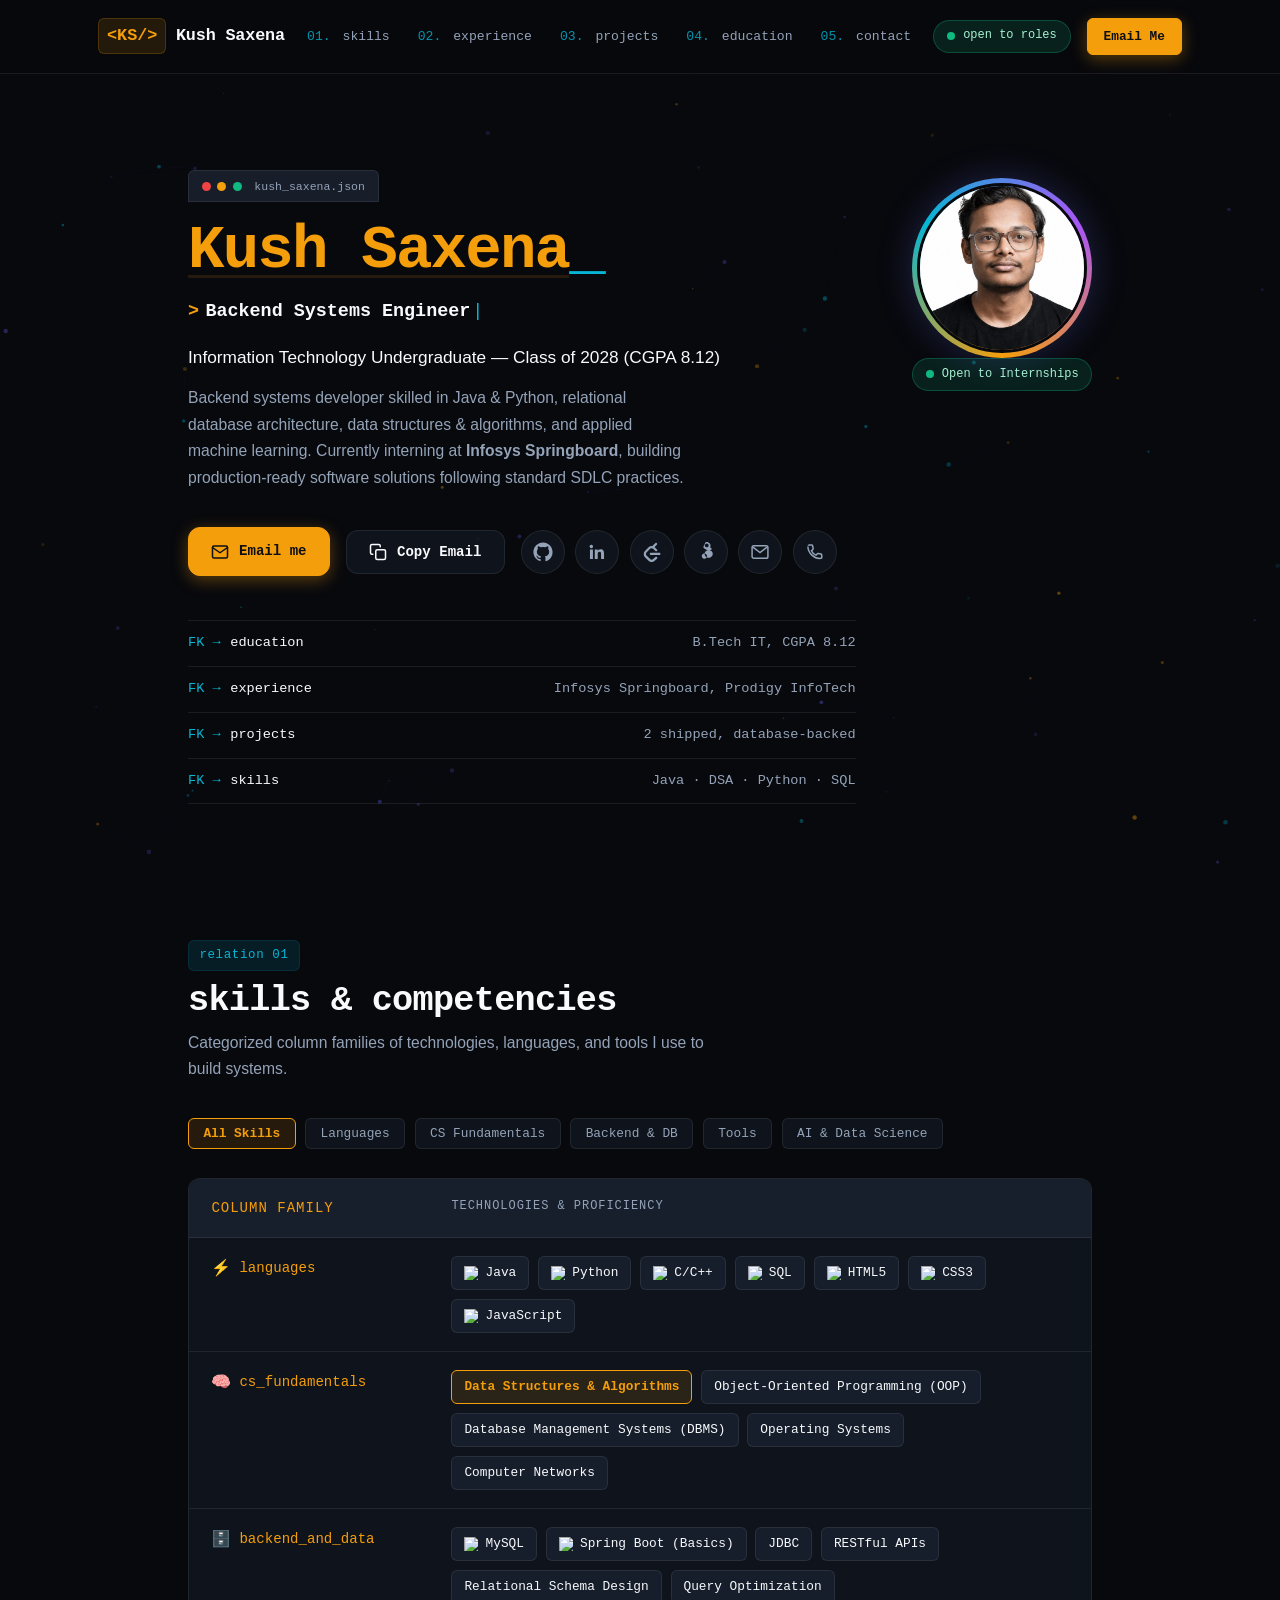
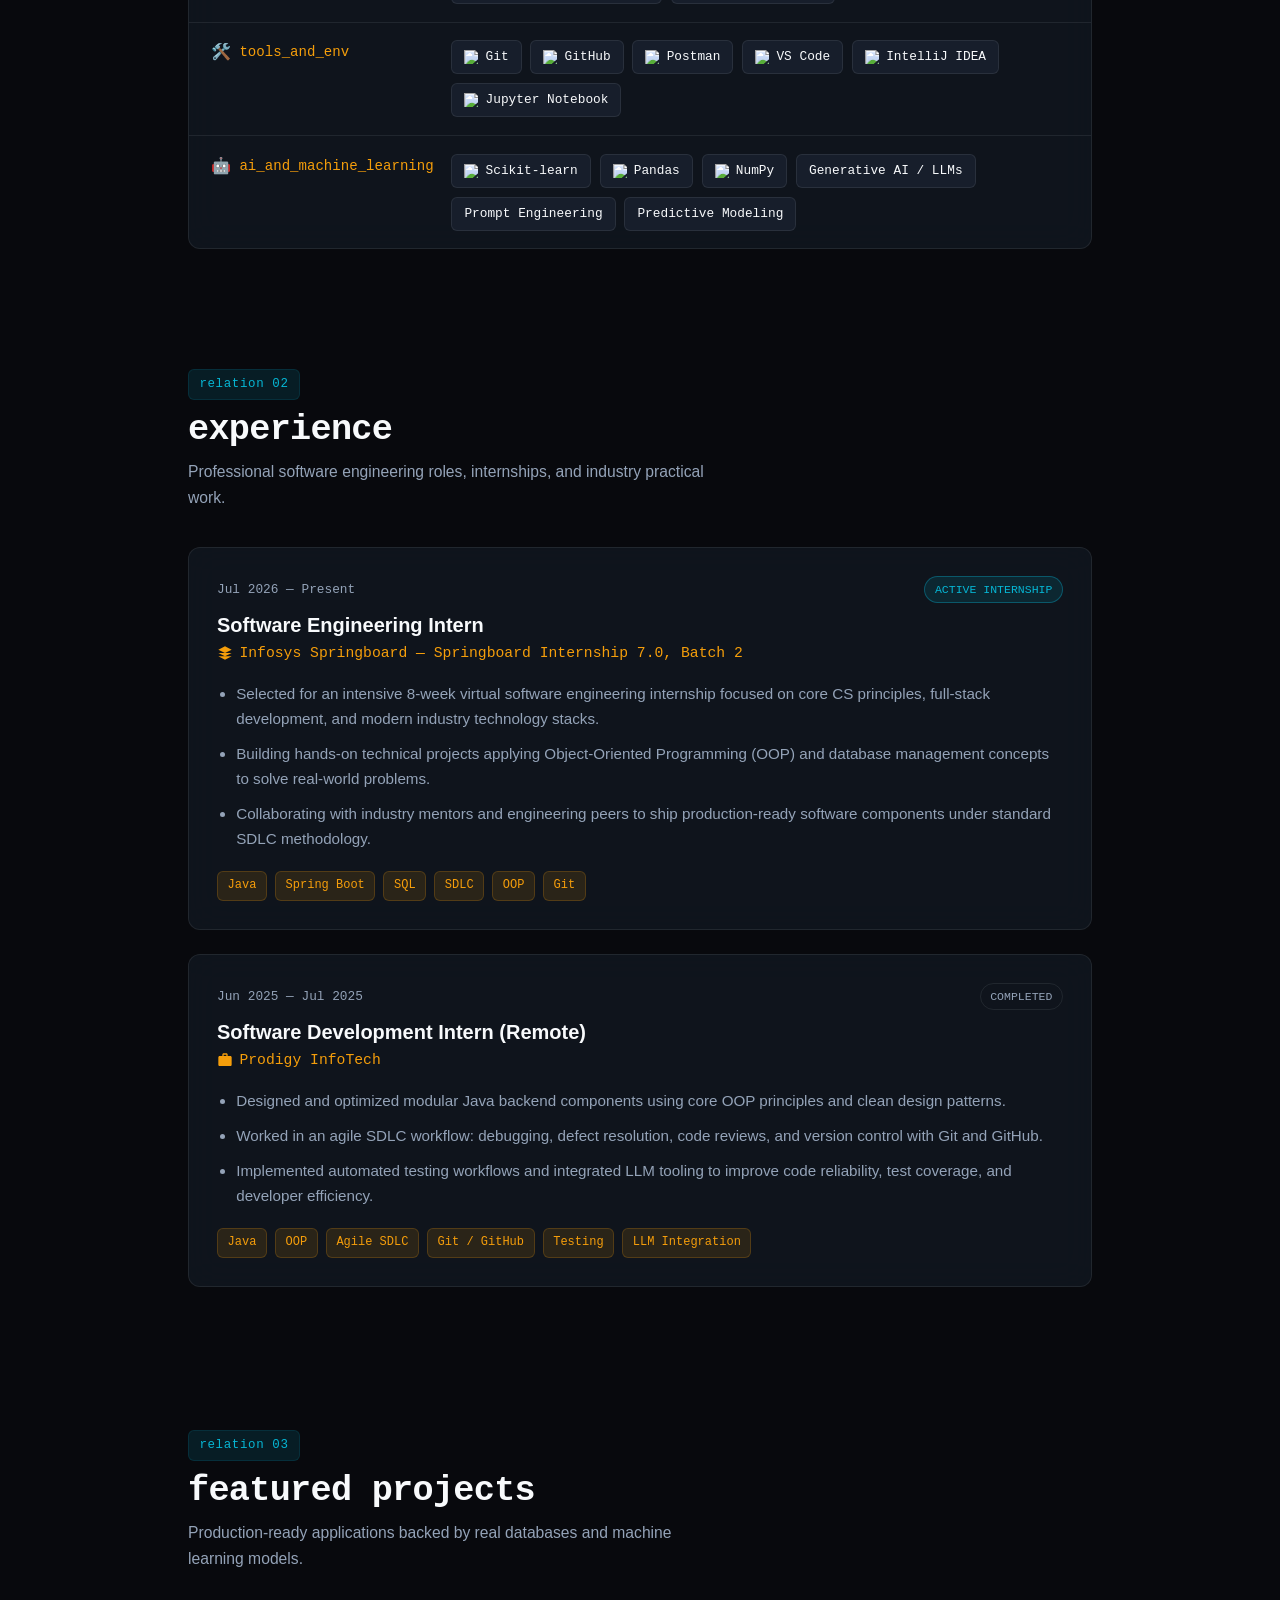
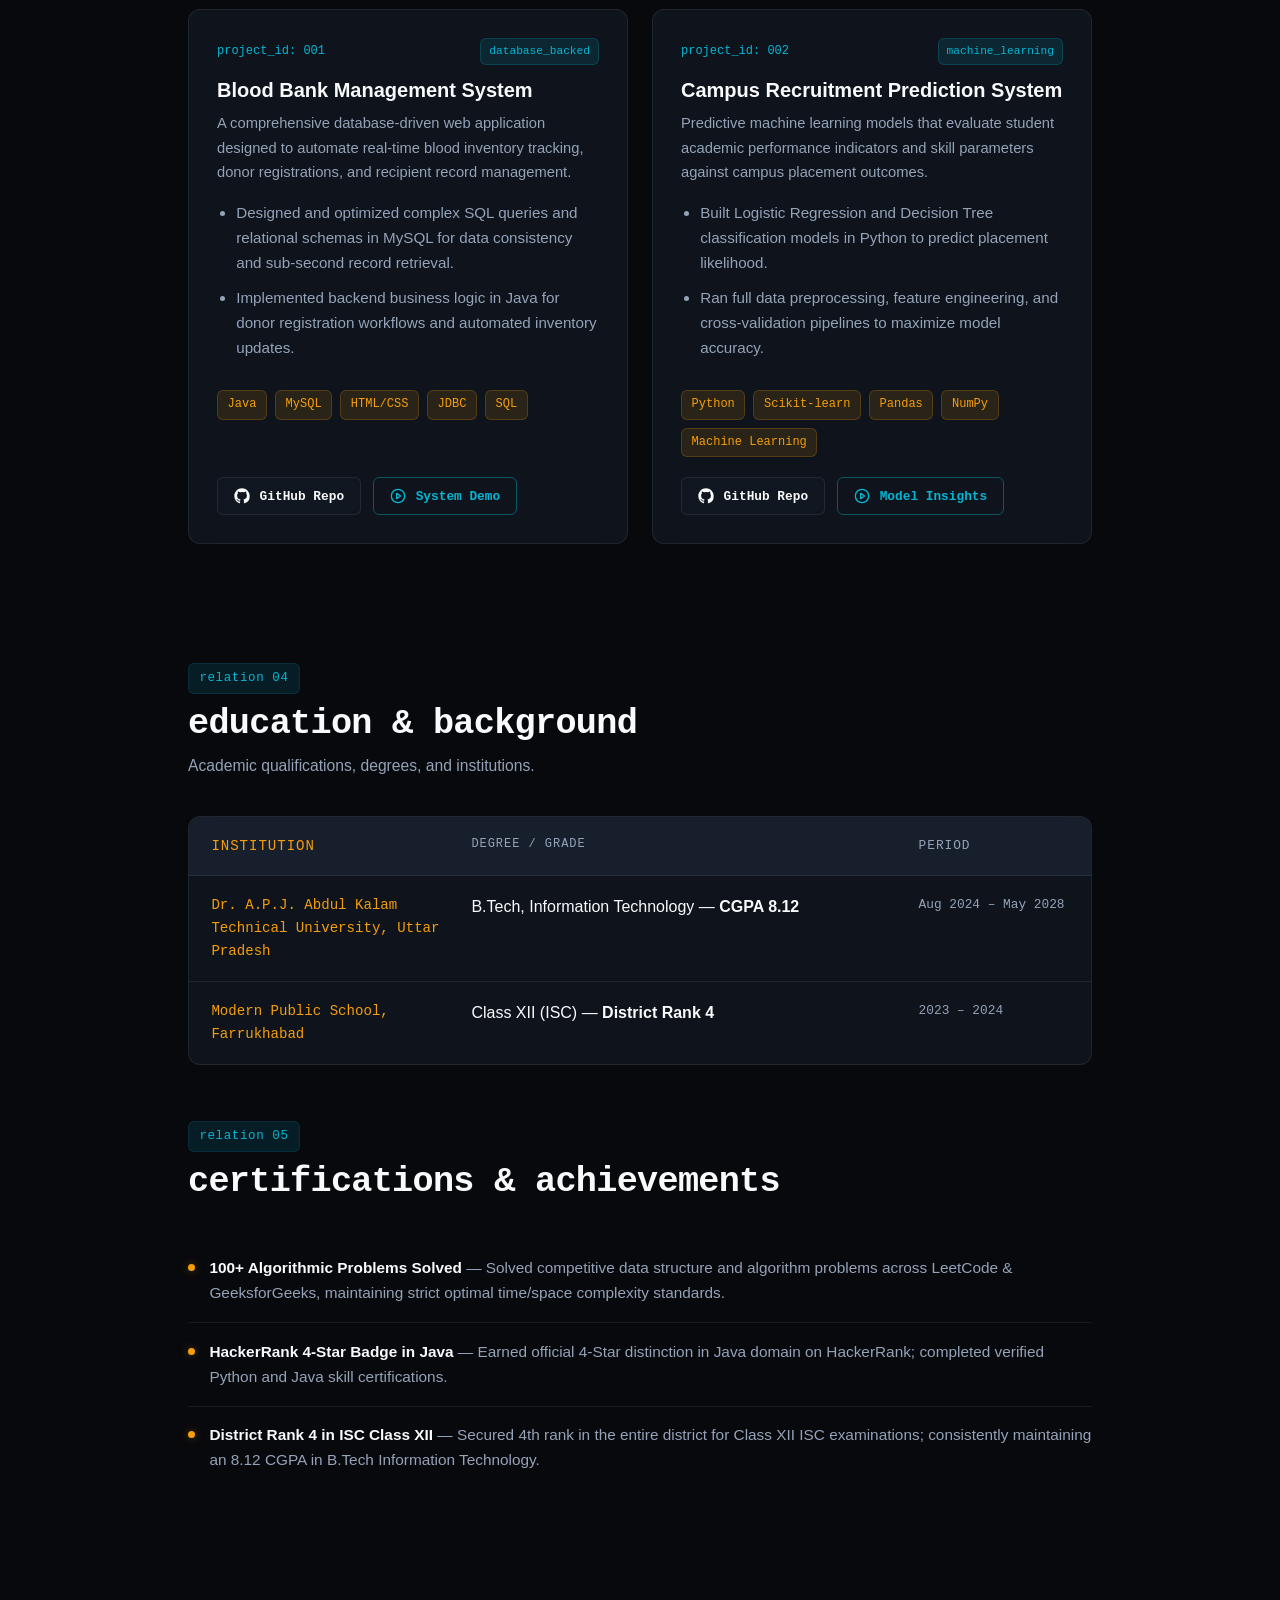
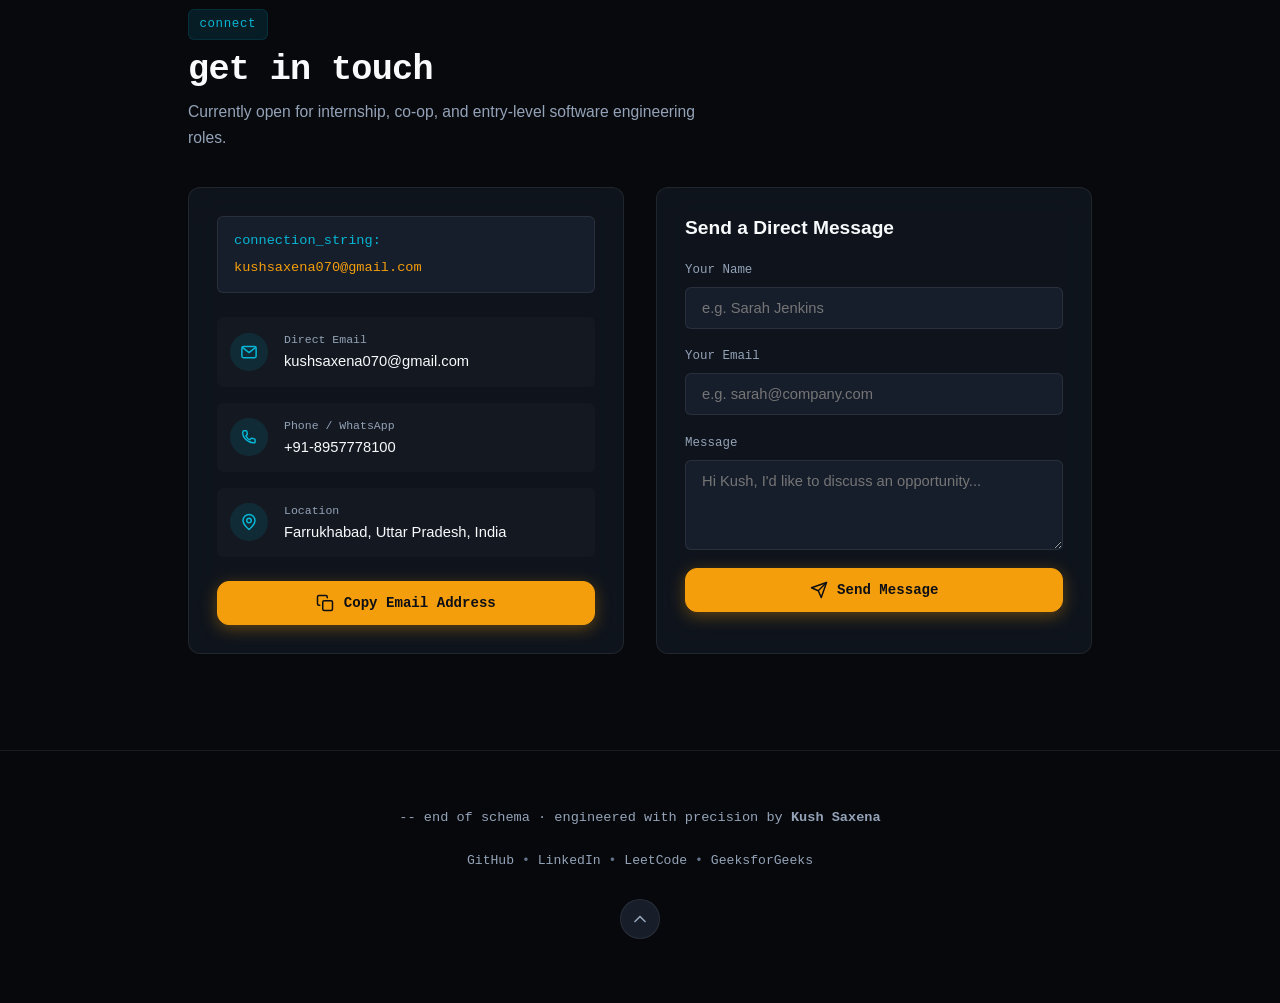
==== commit e5b7f4bb: "Update index.html" ====
--- a/index.html
+++ b/index.html
@@ -217,7 +217,7 @@
         <div class="hero-visual" data-reveal="fade-left">
           <div class="photo-ring-wrapper" id="photoWrapper">
             <div class="photo-ring">
-              <img id="userPhoto" src="profile.jpg" class="hero-photo" width="180" height="180" alt="Kush Saxena Profile Picture" onerror="this.onerror=null; this.src='data:image/svg+xml,<svg xmlns=\'http://www.w3.org/2000/svg\' viewBox=\'0 0 200 200\' fill=\'%23121822\'><rect width=\'200\' height=\'200\' fill=\'%23121822\'/><circle cx=\'100\' cy=\'75\' r=\'42\' fill=\'%23f59e0b\'/><path d=\'M30 180c0-38 30-60 70-60s70 22 70 60\' fill=\'%2306b6d4\'/></svg>';">
+             <img id="userPhoto" src="kushimg2.jpeg" class="hero-photo" width="180" height="180" alt="Kush Saxena Profile Picture" onerror="this.onerror=null; this.src='data:image/svg+xml,<svg xmlns=\'http://www.w3.org/2000/svg\' viewBox=\'0 0 200 200\' fill=\'%23121822\'><rect width=\'200\' height=\'200\' fill=\'%23121822\'/><circle cx=\'100\' cy=\'75\' r=\'42\' fill=\'%23f59e0b\'/><path d=\'M30 180c0-38 30-60 70-60s70 22 70 60\' fill=\'%2306b6d4\'/></svg>';">
               
               <!-- Change Photo Overlay Button -->
               <label for="photoUploadInput" class="photo-upload-overlay" title="Click to upload custom profile photo">
--- a/styles.css
+++ b/styles.css
@@ -1,346 +1,1632 @@
-/* ---------- tokens ---------- */
-:root{
-  --bg: #0F141B;
-  --surface: #161D27;
-  --surface-2: #1B2430;
-  --border: #29323F;
-  --text: #E7EAEF;
-  --muted: #8B93A1;
-  --key: #D9A441;      /* primary-key gold */
-  --key-soft: rgba(217,164,65,0.12);
-  --fk: #4FB8AC;        /* foreign-key teal */
-  --fk-soft: rgba(79,184,172,0.12);
-  --font-mono: 'IBM Plex Mono', ui-monospace, 'SFMono-Regular', Menlo, monospace;
-  --font-sans: 'IBM Plex Sans', -apple-system, BlinkMacSystemFont, 'Segoe UI', sans-serif;
-  --max: 880px;
-}
-
-*{ box-sizing:border-box; }
-html{ scroll-behavior:smooth; }
-
-@media (prefers-reduced-motion: reduce){
-  html{ scroll-behavior:auto; }
-  *{ animation-duration:0.001ms !important; animation-iteration-count:1 !important; transition-duration:0.001ms !important; }
-}
-
-body{
-  margin:0;
-  background:var(--bg);
-  color:var(--text);
-  font-family:var(--font-sans);
-  font-size:16px;
-  line-height:1.6;
-  -webkit-font-smoothing:antialiased;
-}
-
-a{ color:inherit; }
-
-::selection{ background:var(--key-soft); color:var(--key); }
-
-/* ---------- left progress rail (signature element) ---------- */
-.rail{
-  position:fixed;
-  top:0; left:0;
-  width:3px; height:100%;
-  background:var(--border);
-  z-index:60;
-}
-.rail-fill{
-  width:100%; height:0%;
-  background:linear-gradient(180deg, var(--key), var(--fk));
-}
-
-/* ---------- topbar ---------- */
-.topbar{
-  position:sticky; top:0; z-index:50;
-  display:flex; align-items:center; justify-content:space-between;
-  padding:1.1rem 1.75rem 1.1rem 2.25rem;
-  background:rgba(15,20,27,0.86);
-  backdrop-filter:blur(10px);
-  border-bottom:1px solid var(--border);
-}
-.topbar-key{
-  font-family:var(--font-mono);
-  font-size:0.85rem;
-  color:var(--key);
-  letter-spacing:0.02em;
-}
-.topbar-nav{ display:flex; gap:1.5rem; }
-.topbar-nav a{
-  font-family:var(--font-mono);
-  font-size:0.8rem;
-  color:var(--muted);
-  text-decoration:none;
-  transition:color .15s ease;
-}
-.topbar-nav a:hover{ color:var(--fk); }
-
-@media (max-width:640px){
-  .topbar-nav{ display:none; }
-}
-
-/* ---------- layout helpers ---------- */
-main{ padding-left:2.25rem; }
-.section, .hero{
-  max-width:var(--max);
-  margin:0 auto;
-  padding:5rem 1.5rem 1.5rem;
-}
-@media (max-width:640px){
-  main{ padding-left:0; }
-  .section, .hero{ padding:3.5rem 1.25rem 1rem; }
-}
-
-/* ---------- hero ---------- */
-.hero{ padding-top:6.5rem; padding-bottom:2rem; }
-.eyebrow{
-  font-family:var(--font-mono);
-  color:var(--fk);
-  font-size:0.8rem;
-  margin:0 0 0.9rem;
-  letter-spacing:0.02em;
-}
-.hero-title{
-  font-family:var(--font-mono);
-  font-weight:600;
-  font-size:clamp(2.1rem, 6vw, 3.4rem);
-  margin:0 0 0.9rem;
-  line-height:1.05;
-}
-.pk{
-  color:var(--key);
-  text-decoration:underline;
-  text-decoration-color:var(--key-soft);
-  text-underline-offset:8px;
-  text-decoration-thickness:3px;
-}
-.cursor{
-  display:inline-block;
-  color:var(--fk);
-  animation:blink 1.1s steps(1) infinite;
-}
-@keyframes blink{ 50%{ opacity:0; } }
-
-.hero-role{
-  font-size:1.15rem;
-  color:var(--text);
-  font-weight:500;
-  margin:0 0 0.85rem;
-}
-.hero-sub{
-  color:var(--muted);
-  max-width:56ch;
-  margin:0 0 2.2rem;
-}
-
-.hero-ctas{ display:flex; flex-wrap:wrap; gap:0.75rem; margin-bottom:2.75rem; }
-.btn{
-  font-family:var(--font-mono);
-  font-size:0.85rem;
-  padding:0.65rem 1.15rem;
-  border-radius:6px;
-  text-decoration:none;
-  border:1px solid var(--border);
-  transition:border-color .15s ease, background .15s ease, transform .15s ease;
-}
-.btn-primary{
-  background:var(--key);
-  color:#151109;
-  border-color:var(--key);
-  font-weight:600;
-}
-.btn-primary:hover{ transform:translateY(-1px); }
-.btn-ghost{ color:var(--text); }
-.btn-ghost:hover{ border-color:var(--fk); color:var(--fk); }
-
-.hero-fields{
-  display:grid;
-  grid-template-columns:1fr;
-  border-top:1px solid var(--border);
-}
-.field{
-  display:flex; align-items:baseline; gap:0.6rem;
-  padding:0.7rem 0;
-  border-bottom:1px solid var(--border);
-  font-family:var(--font-mono);
-  font-size:0.85rem;
-  color:var(--text);
-}
-.fk{ color:var(--fk); flex-shrink:0; }
-.ftype{ color:var(--muted); margin-left:auto; text-align:right; }
-
-/* ---------- section heads ---------- */
-.section-head{ margin-bottom:1.75rem; }
-.tag-num{
-  font-family:var(--font-mono);
-  font-size:0.75rem;
-  color:var(--fk);
-  display:inline-block;
-  margin-bottom:0.6rem;
-  padding:0.2rem 0.55rem;
-  border:1px solid var(--fk-soft);
-  border-radius:4px;
-  background:var(--fk-soft);
-}
-.section-head h2{
-  font-family:var(--font-mono);
-  font-size:1.6rem;
-  margin:0 0 0.4rem;
-  font-weight:600;
-}
-.section-desc{ color:var(--muted); margin:0; max-width:56ch; }
-
-/* ---------- schema table ---------- */
-.table.schema-table{
-  border:1px solid var(--border);
-  border-radius:10px;
-  overflow:hidden;
-  background:var(--surface);
-}
-.trow{
-  display:grid;
-  grid-template-columns: 200px 1fr;
-  gap:1rem;
-  padding:1rem 1.25rem;
-  border-bottom:1px solid var(--border);
-  opacity:0; transform:translateY(8px);
-  transition:opacity .5s ease, transform .5s ease;
-}
-.trow.thead{
-  background:var(--surface-2);
-  font-family:var(--font-mono);
-  font-size:0.72rem;
-  text-transform:uppercase;
-  letter-spacing:0.08em;
-  color:var(--muted);
-  opacity:1; transform:none;
-}
-.trow:last-child{ border-bottom:none; }
-.trow.in-view{ opacity:1; transform:none; }
-
-.tcell.col-key{
-  font-family:var(--font-mono);
-  color:var(--key);
-  font-size:0.88rem;
-  align-self:start;
-}
-.tcell.col-date{ color:var(--muted); font-family:var(--font-mono); font-size:0.8rem; }
-
-#education .trow, #education .trow.thead{
-  grid-template-columns: 170px 1fr 150px;
-}
-@media (max-width:640px){
-  .trow, #education .trow{ grid-template-columns:1fr; gap:0.3rem; }
-  .trow.thead{ display:none; }
-  .tcell.col-date{ font-size:0.75rem; }
-}
-
-.chips{ display:flex; flex-wrap:wrap; gap:0.5rem; }
-.chips span{
-  font-family:var(--font-mono);
-  font-size:0.78rem;
-  padding:0.3rem 0.6rem;
-  border-radius:5px;
-  background:var(--surface-2);
-  border:1px solid var(--border);
-  color:var(--text);
-}
-
-/* ---------- experience records ---------- */
-.record{
-  border:1px solid var(--border);
-  border-radius:10px;
-  background:var(--surface);
-  padding:1.5rem 1.5rem 1.75rem;
-  margin-bottom:1.25rem;
-  opacity:0; transform:translateY(10px);
-  transition:opacity .5s ease, transform .5s ease;
-}
-.record.in-view{ opacity:1; transform:none; }
-.record-meta{ display:flex; justify-content:space-between; align-items:center; margin-bottom:0.6rem; }
-.record-date{ font-family:var(--font-mono); font-size:0.78rem; color:var(--muted); }
-.record-status{
-  font-family:var(--font-mono);
-  font-size:0.7rem;
-  padding:0.15rem 0.5rem;
-  border-radius:20px;
-  border:1px solid var(--border);
-  color:var(--muted);
-}
-.record-status.status-active{ color:var(--fk); border-color:var(--fk-soft); background:var(--fk-soft); }
-.record-title{ margin:0 0 0.15rem; font-size:1.15rem; }
-.record-org{ margin:0 0 0.9rem; color:var(--key); font-size:0.9rem; font-family:var(--font-mono); }
-.record-list{ margin:0; padding-left:1.1rem; color:var(--muted); }
-.record-list li{ margin-bottom:0.5rem; }
-.record-list li:last-child{ margin-bottom:0; }
-
-/* ---------- projects ---------- */
-.projects-grid{
-  display:grid;
-  grid-template-columns:1fr 1fr;
-  gap:1.25rem;
-}
-@media (max-width:720px){ .projects-grid{ grid-template-columns:1fr; } }
-
-.project-card{
-  border:1px solid var(--border);
-  border-radius:10px;
-  background:var(--surface);
-  padding:1.5rem;
-  opacity:0; transform:translateY(10px);
-  transition:opacity .5s ease, transform .5s ease, border-color .2s ease;
-}
-.project-card.in-view{ opacity:1; transform:none; }
-.project-card:hover{ border-color:var(--fk-soft); }
-.project-id{ font-family:var(--font-mono); font-size:0.72rem; color:var(--fk); margin:0 0 0.6rem; }
-.project-card h3{ margin:0 0 0.6rem; font-size:1.05rem; }
-.project-desc{ color:var(--muted); margin:0 0 0.9rem; font-size:0.93rem; }
-.stack-row{ display:flex; flex-wrap:wrap; gap:0.5rem; margin-top:1rem; }
-.stack-row span{
-  font-family:var(--font-mono);
-  font-size:0.72rem;
-  padding:0.25rem 0.5rem;
-  border-radius:4px;
-  color:var(--key);
-  background:var(--key-soft);
-}
-
-/* ---------- achievements ---------- */
-.achieve-list{ list-style:none; margin:0; padding:0; }
-.achieve-list li{
-  display:flex; gap:0.75rem; align-items:flex-start;
-  padding:0.9rem 0;
-  border-bottom:1px solid var(--border);
-  color:var(--muted);
-  opacity:0; transform:translateY(8px);
-  transition:opacity .5s ease, transform .5s ease;
-}
-.achieve-list li.in-view{ opacity:1; transform:none; }
-.achieve-list li:last-child{ border-bottom:none; }
-.dot{
-  width:6px; height:6px; border-radius:50%;
-  background:var(--key);
-  margin-top:0.55rem; flex-shrink:0;
-}
-
-/* ---------- contact ---------- */
-.connection-string{
-  font-family:var(--font-mono);
-  font-size:0.85rem;
-  background:var(--surface);
-  border:1px solid var(--border);
-  border-radius:8px;
-  padding:1rem 1.25rem;
-  margin-bottom:1.75rem;
-  display:flex; flex-wrap:wrap; gap:0.5rem 0.75rem;
-}
-.conn-key{ color:var(--fk); }
-.conn-val{ color:var(--text); word-break:break-word; }
-
-.footer{
-  text-align:center;
-  color:var(--muted);
-  font-family:var(--font-mono);
-  font-size:0.78rem;
-  padding:3rem 1.5rem 3.5rem;
-}
+/* ==========================================================================
+   KUSH SAXENA — PREMIUM DEVELOPER PORTFOLIO DESIGN SYSTEM
+   Theme: Futuristic Dark (Linear.app / Vercel / Stripe / Apple / Framer inspired)
+   ========================================================================== */
+
+/* ---------- Design Tokens ---------- */
+:root {
+  --bg: #08090d;
+  --bg-secondary: #0c0e14;
+  --surface: rgba(18, 24, 34, 0.75);
+  --surface-2: rgba(26, 34, 48, 0.85);
+  --surface-hover: rgba(32, 42, 59, 0.9);
+  
+  --border: rgba(255, 255, 255, 0.08);
+  --border-hover: rgba(255, 255, 255, 0.22);
+  --border-glow: rgba(99, 102, 241, 0.35);
+
+  --text: #f8fafc;
+  --muted: #94a3b8;
+  --dim: #64748b;
+
+  --key: #f59e0b;           /* Primary Key Amber / Gold */
+  --key-soft: rgba(245, 158, 11, 0.12);
+  --key-glow: rgba(245, 158, 11, 0.35);
+
+  --fk: #06b6d4;            /* Foreign Key Cyan / Teal */
+  --fk-soft: rgba(6, 182, 212, 0.12);
+  --fk-glow: rgba(6, 182, 212, 0.35);
+
+  --indigo: #6366f1;
+  --purple: #a855f7;
+  --pink: #ec4899;
+  --emerald: #10b981;
+  --emerald-soft: rgba(16, 185, 129, 0.14);
+
+  --gradient-primary: linear-gradient(135deg, #6366f1 0%, #a855f7 50%, #ec4899 100%);
+  --gradient-text: linear-gradient(135deg, #f8fafc 0%, #cbd5e1 50%, #f59e0b 100%);
+  --gradient-card-border: linear-gradient(135deg, rgba(255,255,255,0.15), rgba(255,255,255,0.02));
+
+  --font-mono: 'JetBrains Mono', 'IBM Plex Mono', ui-monospace, SFMono-Regular, monospace;
+  --font-sans: 'Plus Jakarta Sans', -apple-system, BlinkMacSystemFont, 'Segoe UI', Roboto, sans-serif;
+  
+  --max-width: 960px;
+  --radius-sm: 6px;
+  --radius-md: 12px;
+  --radius-lg: 20px;
+  --radius-full: 9999px;
+
+  --transition-fast: 0.15s cubic-bezier(0.4, 0, 0.2, 1);
+  --transition-normal: 0.25s cubic-bezier(0.4, 0, 0.2, 1);
+  --transition-bounce: 0.35s cubic-bezier(0.34, 1.56, 0.64, 1);
+}
+
+/* ---------- Global Reset & Setup ---------- */
+*, *::before, *::after {
+  box-sizing: border-box;
+  margin: 0;
+  padding: 0;
+}
+
+html {
+  scroll-behavior: smooth;
+  color-scheme: dark;
+  overflow-x: hidden;
+}
+
+@media (prefers-reduced-motion: reduce) {
+  html { scroll-behavior: auto; }
+  *, *::before, *::after {
+    animation-duration: 0.001ms !important;
+    animation-iteration-count: 1 !important;
+    transition-duration: 0.001ms !important;
+  }
+}
+
+body {
+  background-color: var(--bg);
+  color: var(--text);
+  font-family: var(--font-sans);
+  font-size: 16px;
+  line-height: 1.65;
+  -webkit-font-smoothing: antialiased;
+  -moz-osx-font-smoothing: grayscale;
+  min-height: 100vh;
+  position: relative;
+  overflow-x: hidden;
+}
+
+/* Canvas Canvas Particle Overlay */
+.bg-canvas {
+  position: fixed;
+  top: 0;
+  left: 0;
+  width: 100vw;
+  height: 100vh;
+  pointer-events: none;
+  z-index: 0;
+  opacity: 0.55;
+}
+
+/* Typography & Selection */
+h1, h2, h3, h4, h5, h6 {
+  color: var(--text);
+  font-weight: 700;
+  line-height: 1.2;
+}
+
+a {
+  color: inherit;
+  text-decoration: none;
+  transition: color var(--transition-fast);
+}
+
+::selection {
+  background: rgba(245, 158, 11, 0.25);
+  color: var(--key);
+}
+
+/* Scroll Progress Bar */
+.scroll-progress-bar {
+  position: fixed;
+  top: 0;
+  left: 0;
+  height: 3px;
+  width: 0%;
+  background: var(--gradient-primary);
+  z-index: 1000;
+  transition: width 0.1s linear;
+  box-shadow: 0 0 10px rgba(99, 102, 241, 0.8);
+}
+
+/* Custom Scrollbar */
+::-webkit-scrollbar {
+  width: 8px;
+}
+::-webkit-scrollbar-track {
+  background: var(--bg);
+}
+::-webkit-scrollbar-thumb {
+  background: var(--surface-2);
+  border-radius: 4px;
+  border: 2px solid var(--bg);
+}
+::-webkit-scrollbar-thumb:hover {
+  background: var(--dim);
+}
+
+/* Focus Visible Accessibility */
+:focus-visible {
+  outline: 2px solid var(--fk);
+  outline-offset: 3px;
+}
+
+/* ---------- Header Navigation Bar ---------- */
+.topbar {
+  position: sticky;
+  top: 0;
+  z-index: 100;
+  background: rgba(8, 9, 13, 0.82);
+  backdrop-filter: blur(16px);
+  -webkit-backdrop-filter: blur(16px);
+  border-bottom: 1px solid var(--border);
+  transition: background var(--transition-normal), border-color var(--transition-normal);
+}
+
+.topbar.scrolled {
+  background: rgba(8, 9, 13, 0.92);
+  border-bottom-color: rgba(255, 255, 255, 0.12);
+  box-shadow: 0 10px 30px rgba(0, 0, 0, 0.4);
+}
+
+.nav-container {
+  max-width: 1140px;
+  margin: 0 auto;
+  padding: 1.1rem 1.75rem;
+  display: flex;
+  align-items: center;
+  justify-content: space-between;
+}
+
+.nav-brand {
+  display: flex;
+  align-items: center;
+  gap: 0.6rem;
+  font-family: var(--font-mono);
+  font-weight: 700;
+  font-size: 1.05rem;
+}
+
+.brand-code {
+  color: var(--key);
+  background: var(--key-soft);
+  padding: 0.2rem 0.5rem;
+  border-radius: var(--radius-sm);
+  border: 1px solid rgba(245, 158, 11, 0.2);
+}
+
+.brand-name {
+  color: var(--text);
+  letter-spacing: -0.01em;
+  transition: color var(--transition-fast);
+}
+
+.nav-brand:hover .brand-name {
+  color: var(--fk);
+}
+
+.topbar-nav {
+  display: flex;
+  align-items: center;
+  gap: 1.75rem;
+}
+
+.nav-link {
+  font-family: var(--font-mono);
+  font-size: 0.82rem;
+  color: var(--muted);
+  position: relative;
+  padding: 0.4rem 0;
+  transition: color var(--transition-fast);
+}
+
+.nav-num {
+  color: var(--fk);
+  margin-right: 0.25rem;
+  opacity: 0.8;
+}
+
+.nav-link::after {
+  content: '';
+  position: absolute;
+  bottom: 0;
+  left: 0;
+  width: 0%;
+  height: 2px;
+  background: var(--gradient-primary);
+  border-radius: 2px;
+  transition: width var(--transition-normal);
+}
+
+.nav-link:hover,
+.nav-link.active {
+  color: var(--text);
+}
+
+.nav-link:hover::after,
+.nav-link.active::after {
+  width: 100%;
+}
+
+.nav-actions {
+  display: flex;
+  align-items: center;
+  gap: 1rem;
+}
+
+.status-badge {
+  font-family: var(--font-mono);
+  font-size: 0.75rem;
+  color: #a7f3d0;
+  display: inline-flex;
+  align-items: center;
+  gap: 0.5rem;
+  padding: 0.35rem 0.8rem;
+  border: 1px solid rgba(16, 185, 129, 0.3);
+  border-radius: var(--radius-full);
+  background: var(--emerald-soft);
+  white-space: nowrap;
+}
+
+.status-dot {
+  width: 8px;
+  height: 8px;
+  border-radius: 50%;
+  background: var(--emerald);
+  box-shadow: 0 0 0 0 rgba(16, 185, 129, 0.6);
+  animation: pulseDot 2s infinite ease-out;
+}
+
+@keyframes pulseDot {
+  0% { box-shadow: 0 0 0 0 rgba(16, 185, 129, 0.6); }
+  70% { box-shadow: 0 0 0 8px rgba(16, 185, 129, 0); }
+  100% { box-shadow: 0 0 0 0 rgba(16, 185, 129, 0); }
+}
+
+/* Mobile Hamburger Toggle */
+.mobile-toggle {
+  display: none;
+  background: transparent;
+  border: 1px solid var(--border);
+  border-radius: var(--radius-sm);
+  padding: 0.5rem;
+  cursor: pointer;
+  flex-direction: column;
+  gap: 5px;
+  z-index: 110;
+}
+
+.hamburger-bar {
+  width: 22px;
+  height: 2px;
+  background: var(--text);
+  border-radius: 2px;
+  transition: transform var(--transition-normal), opacity var(--transition-normal);
+}
+
+.mobile-toggle.is-active .hamburger-bar:nth-child(1) {
+  transform: translateY(7px) rotate(45deg);
+}
+
+.mobile-toggle.is-active .hamburger-bar:nth-child(2) {
+  opacity: 0;
+}
+
+.mobile-toggle.is-active .hamburger-bar:nth-child(3) {
+  transform: translateY(-7px) rotate(-45deg);
+}
+
+/* Mobile Drawer Overlay */
+.mobile-drawer {
+  position: fixed;
+  top: 0;
+  left: 0;
+  width: 100vw;
+  height: 100vh;
+  z-index: 200;
+  visibility: hidden;
+  opacity: 0;
+  transition: opacity var(--transition-normal), visibility var(--transition-normal);
+}
+
+.mobile-drawer.is-open {
+  visibility: visible;
+  opacity: 1;
+}
+
+.drawer-backdrop {
+  position: absolute;
+  top: 0;
+  left: 0;
+  width: 100%;
+  height: 100%;
+  background: rgba(0, 0, 0, 0.7);
+  backdrop-filter: blur(8px);
+}
+
+.drawer-content {
+  position: absolute;
+  top: 0;
+  right: 0;
+  width: 280px;
+  height: 100%;
+  background: var(--bg-secondary);
+  border-left: 1px solid var(--border);
+  padding: 2rem 1.5rem;
+  display: flex;
+  flex-direction: column;
+  transform: translateX(100%);
+  transition: transform var(--transition-bounce);
+}
+
+.mobile-drawer.is-open .drawer-content {
+  transform: translateX(0);
+}
+
+.drawer-header {
+  display: flex;
+  align-items: center;
+  justify-content: space-between;
+  margin-bottom: 2.5rem;
+  font-family: var(--font-mono);
+  color: var(--key);
+}
+
+.drawer-close {
+  background: transparent;
+  border: none;
+  color: var(--muted);
+  font-size: 1.8rem;
+  cursor: pointer;
+}
+
+.drawer-links {
+  list-style: none;
+  display: flex;
+  flex-direction: column;
+  gap: 1.25rem;
+}
+
+.drawer-link {
+  font-family: var(--font-mono);
+  font-size: 1rem;
+  color: var(--text);
+  display: block;
+}
+
+.drawer-footer {
+  margin-top: auto;
+  padding-top: 2rem;
+}
+
+/* ---------- Buttons & Micro-Interactions ---------- */
+.btn {
+  font-family: var(--font-mono);
+  font-size: 0.88rem;
+  font-weight: 600;
+  padding: 0.75rem 1.4rem;
+  border-radius: var(--radius-md);
+  display: inline-flex;
+  align-items: center;
+  justify-content: center;
+  gap: 0.6rem;
+  cursor: pointer;
+  border: 1px solid transparent;
+  position: relative;
+  overflow: hidden;
+  white-space: nowrap;
+  transition: all var(--transition-fast);
+}
+
+.btn-sm {
+  padding: 0.45rem 1rem;
+  font-size: 0.8rem;
+  border-radius: var(--radius-sm);
+}
+
+.btn-block {
+  width: 100%;
+}
+
+.btn-primary {
+  background: var(--key);
+  color: #0d0f14;
+  border-color: var(--key);
+  box-shadow: 0 4px 16px var(--key-glow);
+}
+
+.btn-primary:hover {
+  background: #f59e0b;
+  box-shadow: 0 6px 24px var(--key-glow);
+  transform: translateY(-2px);
+}
+
+.btn-secondary {
+  background: var(--surface);
+  color: var(--text);
+  border-color: var(--border);
+  backdrop-filter: blur(12px);
+}
+
+.btn-secondary:hover {
+  border-color: var(--border-hover);
+  background: var(--surface-2);
+  transform: translateY(-2px);
+}
+
+.btn-outline {
+  background: transparent;
+  color: var(--fk);
+  border-color: rgba(6, 182, 212, 0.4);
+}
+
+.btn-outline:hover {
+  background: var(--fk-soft);
+  border-color: var(--fk);
+  transform: translateY(-2px);
+}
+
+/* Ripple Click Effect */
+.ripple-effect {
+  position: absolute;
+  border-radius: 50%;
+  background: rgba(255, 255, 255, 0.35);
+  transform: scale(0);
+  animation: rippleAnimation 0.6s linear;
+  pointer-events: none;
+}
+
+@keyframes rippleAnimation {
+  to {
+    transform: scale(4);
+    opacity: 0;
+  }
+}
+
+/* ---------- Layout Containers ---------- */
+main {
+  position: relative;
+  z-index: 1;
+}
+
+.section {
+  max-width: var(--max-width);
+  margin: 0 auto;
+  padding: 5.5rem 1.75rem 2rem;
+}
+
+.section-head {
+  margin-bottom: 2.25rem;
+}
+
+.tag-num {
+  font-family: var(--font-mono);
+  font-size: 0.78rem;
+  color: var(--fk);
+  display: inline-block;
+  margin-bottom: 0.6rem;
+  padding: 0.25rem 0.65rem;
+  border: 1px solid var(--fk-soft);
+  border-radius: var(--radius-sm);
+  background: var(--fk-soft);
+  letter-spacing: 0.05em;
+}
+
+.section-head h2 {
+  font-family: var(--font-mono);
+  font-size: clamp(1.6rem, 3.5vw, 2.2rem);
+  margin-bottom: 0.5rem;
+  letter-spacing: -0.02em;
+}
+
+.section-desc {
+  color: var(--muted);
+  font-size: 0.98rem;
+  max-width: 60ch;
+}
+
+/* ---------- HERO SECTION ---------- */
+.hero {
+  max-width: var(--max-width);
+  margin: 0 auto;
+  padding: 6rem 1.75rem 3rem;
+}
+
+.hero-flex {
+  display: flex;
+  align-items: flex-start;
+  justify-content: space-between;
+  gap: 3.5rem;
+}
+
+.hero-schema {
+  flex: 1 1 auto;
+  min-width: 0;
+}
+
+/* Terminal Header Box */
+.terminal-header {
+  display: inline-flex;
+  align-items: center;
+  gap: 0.4rem;
+  padding: 0.35rem 0.8rem;
+  background: var(--surface-2);
+  border: 1px solid var(--border);
+  border-radius: var(--radius-sm) var(--radius-sm) 0 0;
+  font-family: var(--font-mono);
+  font-size: 0.72rem;
+  color: var(--muted);
+  margin-bottom: 1rem;
+}
+
+.terminal-dot {
+  width: 9px;
+  height: 9px;
+  border-radius: 50%;
+}
+
+.terminal-dot.red { background: #ef4444; }
+.terminal-dot.yellow { background: #f59e0b; }
+.terminal-dot.green { background: #10b981; }
+
+.terminal-title {
+  margin-left: 0.4rem;
+}
+
+.hero-title {
+  font-family: var(--font-mono);
+  font-weight: 700;
+  font-size: clamp(2.4rem, 5.5vw, 3.8rem);
+  line-height: 1.08;
+  margin-bottom: 0.8rem;
+  letter-spacing: -0.03em;
+}
+
+.pk {
+  color: var(--key);
+  position: relative;
+  text-decoration: underline;
+  text-decoration-color: var(--key-soft);
+  text-underline-offset: 8px;
+  text-decoration-thickness: 3px;
+}
+
+.cursor {
+  color: var(--fk);
+  animation: cursorBlink 1.1s steps(1) infinite;
+}
+
+@keyframes cursorBlink {
+  50% { opacity: 0; }
+}
+
+.hero-typewriter-box {
+  font-family: var(--font-mono);
+  font-size: 1.15rem;
+  color: var(--fk);
+  margin-bottom: 1rem;
+  min-height: 1.8rem;
+  display: flex;
+  align-items: center;
+}
+
+.typewriter-prefix {
+  color: var(--key);
+  margin-right: 0.4rem;
+  font-weight: 700;
+}
+
+.typewriter-text {
+  color: var(--text);
+  font-weight: 600;
+}
+
+.typewriter-cursor {
+  color: var(--fk);
+  animation: cursorBlink 0.8s infinite;
+  margin-left: 2px;
+}
+
+.hero-role {
+  font-size: 1.08rem;
+  color: var(--text);
+  font-weight: 500;
+  margin-bottom: 0.85rem;
+}
+
+.hero-sub {
+  color: var(--muted);
+  font-size: 0.98rem;
+  max-width: 58ch;
+  line-height: 1.7;
+  margin-bottom: 2.2rem;
+}
+
+.hero-ctas {
+  display: flex;
+  flex-wrap: wrap;
+  align-items: center;
+  gap: 1rem;
+  margin-bottom: 2.75rem;
+}
+
+/* Official Social Icons Row with Brand Glow */
+.icon-row {
+  display: flex;
+  align-items: center;
+  gap: 0.65rem;
+}
+
+.icon-btn {
+  position: relative;
+  width: 44px;
+  height: 44px;
+  display: flex;
+  align-items: center;
+  justify-content: center;
+  border-radius: 50%;
+  border: 1px solid var(--border);
+  background: var(--surface);
+  color: var(--muted);
+  text-decoration: none;
+  cursor: pointer;
+  transition: transform 0.3s cubic-bezier(0.34, 1.56, 0.64, 1),
+              background 0.25s ease,
+              color 0.25s ease,
+              border-color 0.25s ease,
+              box-shadow 0.25s ease;
+}
+
+.icon-btn svg {
+  width: 20px;
+  height: 20px;
+  transition: transform 0.25s ease;
+}
+
+/* Hover Tooltip */
+.icon-btn::before {
+  content: attr(data-label);
+  position: absolute;
+  bottom: calc(100% + 10px);
+  left: 50%;
+  transform: translateX(-50%) translateY(4px);
+  font-family: var(--font-mono);
+  font-size: 0.72rem;
+  white-space: nowrap;
+  padding: 0.3rem 0.65rem;
+  border-radius: 6px;
+  background: var(--surface-2);
+  border: 1px solid var(--border-hover);
+  color: var(--text);
+  opacity: 0;
+  pointer-events: none;
+  transition: opacity 0.2s ease, transform 0.2s ease;
+  box-shadow: 0 4px 12px rgba(0, 0, 0, 0.4);
+}
+
+.icon-btn::after {
+  content: '';
+  position: absolute;
+  bottom: calc(100% + 5px);
+  left: 50%;
+  transform: translateX(-50%);
+  border: 5px solid transparent;
+  border-top-color: var(--border-hover);
+  opacity: 0;
+  pointer-events: none;
+  transition: opacity 0.2s ease;
+}
+
+.icon-btn:hover::before,
+.icon-btn:focus-visible::before {
+  opacity: 1;
+  transform: translateX(-50%) translateY(0);
+}
+
+.icon-btn:hover::after,
+.icon-btn:focus-visible::after {
+  opacity: 1;
+}
+
+.icon-btn:hover {
+  transform: translateY(-4px) scale(1.1) rotate(6deg);
+}
+
+.icon-btn:hover svg {
+  transform: scale(1.08);
+}
+
+/* Official Brand Hover Colors & Glow */
+.icon-github:hover {
+  background: #ffffff;
+  color: #12161c;
+  border-color: #ffffff;
+  box-shadow: 0 0 20px rgba(255, 255, 255, 0.4);
+}
+
+.icon-linkedin:hover {
+  background: #0A66C2;
+  color: #ffffff;
+  border-color: #0A66C2;
+  box-shadow: 0 0 20px rgba(10, 102, 194, 0.5);
+}
+
+.icon-leetcode:hover {
+  background: #FFA116;
+  color: #ffffff;
+  border-color: #FFA116;
+  box-shadow: 0 0 20px rgba(255, 161, 22, 0.5);
+}
+
+.icon-gfg:hover {
+  background: #2F8D46;
+  color: #ffffff;
+  border-color: #2F8D46;
+  box-shadow: 0 0 20px rgba(47, 141, 70, 0.5);
+}
+
+.icon-mail:hover {
+  background: #ea4335;
+  color: #ffffff;
+  border-color: #ea4335;
+  box-shadow: 0 0 20px rgba(234, 67, 53, 0.5);
+}
+
+.icon-phone:hover {
+  background: #10b981;
+  color: #ffffff;
+  border-color: #10b981;
+  box-shadow: 0 0 20px rgba(16, 185, 129, 0.5);
+}
+
+/* Hero Fields (Schema Grid) */
+.hero-fields {
+  display: grid;
+  grid-template-columns: 1fr;
+  border-top: 1px solid var(--border);
+}
+
+.field {
+  display: flex;
+  align-items: baseline;
+  gap: 0.6rem;
+  padding: 0.7rem 0;
+  border-bottom: 1px solid var(--border);
+  font-family: var(--font-mono);
+  font-size: 0.85rem;
+  color: var(--text);
+}
+
+.fk {
+  color: var(--fk);
+  flex-shrink: 0;
+}
+
+.ftype {
+  color: var(--muted);
+  margin-left: auto;
+  text-align: right;
+}
+
+/* Hero Visual Profile Card */
+.hero-visual {
+  flex: 0 0 auto;
+  display: flex;
+  flex-direction: column;
+  align-items: center;
+  gap: 1.2rem;
+  padding-top: 0.5rem;
+}
+
+.photo-ring-wrapper {
+  position: relative;
+  perspective: 1000px;
+  cursor: pointer;
+}
+
+.photo-ring {
+  width: 180px;
+  height: 180px;
+  border-radius: 50%;
+  padding: 5px;
+  background: conic-gradient(from 180deg, var(--key), var(--fk), var(--purple), var(--key));
+  box-shadow: 0 0 35px rgba(99, 102, 241, 0.25);
+  transition: transform 0.4s ease, box-shadow 0.4s ease;
+  position: relative;
+  overflow: hidden;
+}
+
+.photo-ring-wrapper:hover .photo-ring {
+  box-shadow: 0 0 50px rgba(245, 158, 11, 0.4);
+}
+
+.hero-photo {
+  width: 100%;
+  height: 100%;
+  object-fit: cover;
+  border-radius: 50%;
+  display: block;
+  border: 3px solid var(--bg);
+  background: var(--surface);
+}
+
+/* Upload Photo Hover Overlay */
+.photo-upload-overlay {
+  position: absolute;
+  top: 0;
+  left: 0;
+  width: 100%;
+  height: 100%;
+  border-radius: 50%;
+  background: rgba(8, 9, 13, 0.75);
+  backdrop-filter: blur(4px);
+  display: flex;
+  flex-direction: column;
+  align-items: center;
+  justify-content: center;
+  gap: 0.3rem;
+  color: var(--text);
+  font-family: var(--font-mono);
+  font-size: 0.75rem;
+  opacity: 0;
+  cursor: pointer;
+  transition: opacity var(--transition-fast);
+  z-index: 5;
+}
+
+.photo-ring-wrapper:hover .photo-upload-overlay {
+  opacity: 1;
+}
+
+/* ---------- SKILLS SECTION ---------- */
+.filter-tabs {
+  display: flex;
+  flex-wrap: wrap;
+  gap: 0.6rem;
+  margin-bottom: 1.75rem;
+}
+
+.tab-btn {
+  font-family: var(--font-mono);
+  font-size: 0.8rem;
+  padding: 0.45rem 0.9rem;
+  border-radius: var(--radius-sm);
+  background: var(--surface);
+  border: 1px solid var(--border);
+  color: var(--muted);
+  cursor: pointer;
+  transition: all var(--transition-fast);
+}
+
+.tab-btn:hover {
+  border-color: var(--border-hover);
+  color: var(--text);
+}
+
+.tab-btn.active {
+  background: var(--key-soft);
+  border-color: var(--key);
+  color: var(--key);
+  font-weight: 600;
+}
+
+/* Schema Table Structure */
+.table.schema-table {
+  border: 1px solid var(--border);
+  border-radius: var(--radius-md);
+  overflow: hidden;
+  background: var(--surface);
+  backdrop-filter: blur(16px);
+}
+
+.trow {
+  display: grid;
+  grid-template-columns: 220px 1fr;
+  gap: 1.25rem;
+  padding: 1.1rem 1.4rem;
+  border-bottom: 1px solid var(--border);
+  transition: background var(--transition-fast);
+}
+
+.trow:last-child {
+  border-bottom: none;
+}
+
+.trow:hover {
+  background: rgba(255, 255, 255, 0.02);
+}
+
+.trow.thead {
+  background: var(--surface-2);
+  font-family: var(--font-mono);
+  font-size: 0.75rem;
+  text-transform: uppercase;
+  letter-spacing: 0.08em;
+  color: var(--muted);
+  border-bottom-color: var(--border);
+}
+
+.tcell.col-key {
+  font-family: var(--font-mono);
+  color: var(--key);
+  font-size: 0.88rem;
+  align-self: flex-start;
+  display: flex;
+  align-items: center;
+  gap: 0.5rem;
+}
+
+.col-icon {
+  font-size: 1rem;
+}
+
+.tcell.col-date {
+  color: var(--muted);
+  font-family: var(--font-mono);
+  font-size: 0.8rem;
+}
+
+#education .trow,
+#education .trow.thead {
+  grid-template-columns: 240px 1fr 150px;
+}
+
+.chips {
+  display: flex;
+  flex-wrap: wrap;
+  gap: 0.55rem;
+}
+
+.chip {
+  font-family: var(--font-mono);
+  font-size: 0.8rem;
+  padding: 0.35rem 0.75rem;
+  border-radius: var(--radius-sm);
+  background: var(--surface-2);
+  border: 1px solid var(--border);
+  color: var(--text);
+  display: inline-flex;
+  align-items: center;
+  gap: 0.45rem;
+  transition: transform var(--transition-fast), border-color var(--transition-fast), box-shadow var(--transition-fast);
+}
+
+.chip:hover {
+  transform: translateY(-2px);
+  border-color: var(--fk);
+  box-shadow: 0 4px 12px var(--fk-glow);
+}
+
+.chip.highlight {
+  border-color: var(--key);
+  background: var(--key-soft);
+  color: var(--key);
+  font-weight: 600;
+}
+
+/* ---------- EXPERIENCE SECTION ---------- */
+.record {
+  border: 1px solid var(--border);
+  border-radius: var(--radius-md);
+  background: var(--surface);
+  backdrop-filter: blur(16px);
+  padding: 1.75rem;
+  margin-bottom: 1.5rem;
+  position: relative;
+  transition: transform var(--transition-normal), border-color var(--transition-normal), box-shadow var(--transition-normal);
+}
+
+.record:hover {
+  transform: translateY(-3px);
+  border-color: var(--border-hover);
+  box-shadow: 0 12px 32px rgba(0, 0, 0, 0.4);
+}
+
+.record-meta {
+  display: flex;
+  justify-content: space-between;
+  align-items: center;
+  margin-bottom: 0.6rem;
+}
+
+.record-date {
+  font-family: var(--font-mono);
+  font-size: 0.8rem;
+  color: var(--muted);
+}
+
+.record-status {
+  font-family: var(--font-mono);
+  font-size: 0.72rem;
+  padding: 0.2rem 0.6rem;
+  border-radius: var(--radius-full);
+  border: 1px solid var(--border);
+  color: var(--muted);
+  text-transform: uppercase;
+}
+
+.record-status.status-active {
+  color: var(--fk);
+  border-color: var(--fk-glow);
+  background: var(--fk-soft);
+}
+
+.record-title {
+  font-size: 1.25rem;
+  margin-bottom: 0.25rem;
+}
+
+.record-org {
+  margin-bottom: 1rem;
+  color: var(--key);
+  font-size: 0.92rem;
+  font-family: var(--font-mono);
+  display: flex;
+  align-items: center;
+  gap: 0.4rem;
+}
+
+.record-list {
+  padding-left: 1.2rem;
+  color: var(--muted);
+  font-size: 0.95rem;
+  margin-bottom: 1.25rem;
+}
+
+.record-list li {
+  margin-bottom: 0.6rem;
+}
+
+.stack-row {
+  display: flex;
+  flex-wrap: wrap;
+  gap: 0.5rem;
+}
+
+.stack-row span {
+  font-family: var(--font-mono);
+  font-size: 0.75rem;
+  padding: 0.25rem 0.6rem;
+  border-radius: var(--radius-sm);
+  color: var(--key);
+  background: var(--key-soft);
+  border: 1px solid rgba(245, 158, 11, 0.2);
+}
+
+/* ---------- PROJECTS SECTION ---------- */
+.projects-grid {
+  display: grid;
+  grid-template-columns: repeat(auto-fit, minmax(360px, 1fr));
+  gap: 1.5rem;
+}
+
+.project-card {
+  border: 1px solid var(--border);
+  border-radius: var(--radius-md);
+  background: var(--surface);
+  backdrop-filter: blur(16px);
+  padding: 1.75rem;
+  display: flex;
+  flex-direction: column;
+  position: relative;
+  transition: transform 0.3s ease, border-color 0.3s ease, box-shadow 0.3s ease;
+}
+
+.project-card:hover {
+  transform: translateY(-5px);
+  border-color: var(--border-glow);
+  box-shadow: 0 16px 40px rgba(0, 0, 0, 0.5), 0 0 30px var(--border-glow);
+}
+
+.project-card-header {
+  display: flex;
+  align-items: center;
+  justify-content: space-between;
+  margin-bottom: 0.8rem;
+}
+
+.project-id {
+  font-family: var(--font-mono);
+  font-size: 0.75rem;
+  color: var(--fk);
+}
+
+.project-badge {
+  font-family: var(--font-mono);
+  font-size: 0.7rem;
+  padding: 0.2rem 0.5rem;
+  border-radius: var(--radius-sm);
+  background: var(--fk-soft);
+  color: var(--fk);
+  border: 1px solid rgba(6, 182, 212, 0.2);
+}
+
+.project-title {
+  font-size: 1.25rem;
+  margin-bottom: 0.6rem;
+}
+
+.project-desc {
+  color: var(--muted);
+  font-size: 0.92rem;
+  margin-bottom: 1rem;
+}
+
+.project-actions {
+  margin-top: auto;
+  padding-top: 1.25rem;
+  display: flex;
+  gap: 0.75rem;
+}
+
+/* ---------- ACHIEVEMENTS LIST ---------- */
+.achieve-list {
+  list-style: none;
+}
+
+.achieve-list li {
+  display: flex;
+  gap: 0.9rem;
+  align-items: flex-start;
+  padding: 1rem 0;
+  border-bottom: 1px solid var(--border);
+  color: var(--muted);
+  font-size: 0.96rem;
+}
+
+.achieve-list li strong {
+  color: var(--text);
+}
+
+.achieve-list li:last-child {
+  border-bottom: none;
+}
+
+.dot {
+  width: 7px;
+  height: 7px;
+  border-radius: 50%;
+  background: var(--key);
+  margin-top: 0.55rem;
+  flex-shrink: 0;
+  box-shadow: 0 0 8px var(--key-glow);
+}
+
+/* ---------- CONTACT SECTION ---------- */
+.contact-grid {
+  display: grid;
+  grid-template-columns: 1fr 1fr;
+  gap: 2rem;
+}
+
+.connection-card {
+  border: 1px solid var(--border);
+  border-radius: var(--radius-md);
+  background: var(--surface);
+  backdrop-filter: blur(16px);
+  padding: 1.75rem;
+  display: flex;
+  flex-direction: column;
+}
+
+.connection-string {
+  font-family: var(--font-mono);
+  font-size: 0.85rem;
+  background: var(--surface-2);
+  border: 1px solid var(--border);
+  border-radius: var(--radius-sm);
+  padding: 0.8rem 1rem;
+  margin-bottom: 1.5rem;
+  display: flex;
+  flex-direction: column;
+  gap: 0.3rem;
+}
+
+.conn-key {
+  color: var(--fk);
+}
+
+.conn-val {
+  color: var(--key);
+  word-break: break-all;
+}
+
+.contact-methods {
+  display: flex;
+  flex-direction: column;
+  gap: 1rem;
+  margin-bottom: 1.5rem;
+}
+
+.contact-method-item {
+  display: flex;
+  align-items: center;
+  gap: 1rem;
+  padding: 0.75rem;
+  border-radius: var(--radius-sm);
+  background: rgba(255, 255, 255, 0.02);
+  border: 1px solid transparent;
+  transition: border-color var(--transition-fast), background var(--transition-fast);
+}
+
+.contact-method-item:hover {
+  border-color: var(--border-hover);
+  background: var(--surface-2);
+}
+
+.method-icon {
+  width: 38px;
+  height: 38px;
+  border-radius: 50%;
+  background: var(--fk-soft);
+  color: var(--fk);
+  display: flex;
+  align-items: center;
+  justify-content: center;
+  flex-shrink: 0;
+}
+
+.method-icon svg {
+  width: 18px;
+  height: 18px;
+}
+
+.method-details {
+  display: flex;
+  flex-direction: column;
+}
+
+.method-label {
+  font-family: var(--font-mono);
+  font-size: 0.72rem;
+  color: var(--muted);
+}
+
+.method-value {
+  color: var(--text);
+  font-size: 0.92rem;
+  font-weight: 500;
+}
+
+.connection-actions {
+  margin-top: auto;
+}
+
+/* Contact Form */
+.contact-form {
+  border: 1px solid var(--border);
+  border-radius: var(--radius-md);
+  background: var(--surface);
+  backdrop-filter: blur(16px);
+  padding: 1.75rem;
+  display: flex;
+  flex-direction: column;
+  gap: 1.1rem;
+}
+
+.form-title {
+  font-size: 1.2rem;
+  margin-bottom: 0.2rem;
+}
+
+.form-group {
+  display: flex;
+  flex-direction: column;
+  gap: 0.4rem;
+}
+
+.form-label {
+  font-family: var(--font-mono);
+  font-size: 0.78rem;
+  color: var(--muted);
+}
+
+.form-input,
+.form-textarea {
+  width: 100%;
+  font-family: var(--font-sans);
+  font-size: 0.92rem;
+  color: var(--text);
+  background: var(--surface-2);
+  border: 1px solid var(--border);
+  border-radius: var(--radius-sm);
+  padding: 0.75rem 1rem;
+  transition: border-color var(--transition-fast), box-shadow var(--transition-fast);
+}
+
+.form-input:focus,
+.form-textarea:focus {
+  outline: none;
+  border-color: var(--fk);
+  box-shadow: 0 0 12px var(--fk-glow);
+}
+
+/* ---------- FOOTER ---------- */
+.footer {
+  border-top: 1px solid var(--border);
+  padding: 3.5rem 1.75rem 4rem;
+  margin-top: 4rem;
+  background: rgba(8, 9, 13, 0.95);
+  position: relative;
+  z-index: 10;
+}
+
+.footer-container {
+  max-width: var(--max-width);
+  margin: 0 auto;
+  display: flex;
+  flex-direction: column;
+  align-items: center;
+  gap: 1.25rem;
+  text-align: center;
+}
+
+.footer-schema {
+  font-family: var(--font-mono);
+  font-size: 0.85rem;
+  color: var(--muted);
+}
+
+.footer-links {
+  font-family: var(--font-mono);
+  font-size: 0.82rem;
+  color: var(--dim);
+}
+
+.footer-links a {
+  color: var(--muted);
+  transition: color var(--transition-fast);
+}
+
+.footer-links a:hover {
+  color: var(--key);
+}
+
+.back-to-top-btn {
+  width: 40px;
+  height: 40px;
+  border-radius: 50%;
+  background: var(--surface-2);
+  border: 1px solid var(--border);
+  color: var(--muted);
+  display: flex;
+  align-items: center;
+  justify-content: center;
+  transition: all var(--transition-fast);
+  margin-top: 0.5rem;
+}
+
+.back-to-top-btn:hover {
+  color: var(--key);
+  border-color: var(--key);
+  transform: translateY(-3px);
+}
+
+/* ---------- FLOATING TOAST NOTIFICATION ---------- */
+.toast-container {
+  position: fixed;
+  bottom: 24px;
+  right: 24px;
+  z-index: 1000;
+  display: flex;
+  flex-direction: column;
+  gap: 10px;
+  pointer-events: none;
+}
+
+.toast {
+  pointer-events: auto;
+  font-family: var(--font-mono);
+  font-size: 0.85rem;
+  padding: 0.85rem 1.25rem;
+  border-radius: var(--radius-md);
+  background: var(--surface-2);
+  border: 1px solid var(--border-hover);
+  color: var(--text);
+  display: flex;
+  align-items: center;
+  gap: 0.75rem;
+  box-shadow: 0 10px 30px rgba(0, 0, 0, 0.5);
+  animation: toastSlideIn 0.35s cubic-bezier(0.34, 1.56, 0.64, 1);
+  position: relative;
+  overflow: hidden;
+}
+
+.toast-success {
+  border-color: var(--emerald);
+}
+
+.toast-icon {
+  color: var(--emerald);
+  display: flex;
+}
+
+@keyframes toastSlideIn {
+  from {
+    transform: translateX(100%) scale(0.9);
+    opacity: 0;
+  }
+  to {
+    transform: translateX(0) scale(1);
+    opacity: 1;
+  }
+}
+
+/* ---------- MODAL DIALOG ---------- */
+.modal-overlay {
+  position: fixed;
+  top: 0;
+  left: 0;
+  width: 100vw;
+  height: 100vh;
+  background: rgba(0, 0, 0, 0.75);
+  backdrop-filter: blur(12px);
+  z-index: 500;
+  display: flex;
+  align-items: center;
+  justify-content: center;
+  padding: 1.5rem;
+  visibility: hidden;
+  opacity: 0;
+  transition: opacity 0.25s ease, visibility 0.25s ease;
+}
+
+.modal-overlay.is-open {
+  visibility: visible;
+  opacity: 1;
+}
+
+.modal-content {
+  background: var(--bg-secondary);
+  border: 1px solid var(--border-hover);
+  border-radius: var(--radius-lg);
+  max-width: 580px;
+  width: 100%;
+  padding: 2rem;
+  box-shadow: 0 25px 50px rgba(0, 0, 0, 0.6);
+  transform: scale(0.92);
+  transition: transform 0.3s cubic-bezier(0.34, 1.56, 0.64, 1);
+}
+
+.modal-overlay.is-open .modal-content {
+  transform: scale(1);
+}
+
+.modal-header {
+  display: flex;
+  align-items: center;
+  justify-content: space-between;
+  margin-bottom: 1.25rem;
+  padding-bottom: 0.75rem;
+  border-bottom: 1px solid var(--border);
+}
+
+.modal-title {
+  font-family: var(--font-mono);
+  font-size: 1.2rem;
+  color: var(--key);
+}
+
+.modal-close {
+  background: transparent;
+  border: none;
+  color: var(--muted);
+  font-size: 1.6rem;
+  cursor: pointer;
+  transition: color var(--transition-fast);
+}
+
+.modal-close:hover {
+  color: var(--text);
+}
+
+.modal-body {
+  color: var(--muted);
+  font-size: 0.95rem;
+  line-height: 1.6;
+}
+
+.modal-body p {
+  margin-bottom: 1rem;
+}
+
+/* ---------- INTERSECTION OBSERVER ANIMATIONS ---------- */
+[data-reveal] {
+  opacity: 0;
+  transition: opacity 0.6s cubic-bezier(0.16, 1, 0.3, 1), transform 0.6s cubic-bezier(0.16, 1, 0.3, 1);
+  will-change: opacity, transform;
+}
+
+[data-reveal="fade-up"] {
+  transform: translateY(30px);
+}
+
+[data-reveal="fade-right"] {
+  transform: translateX(-30px);
+}
+
+[data-reveal="fade-left"] {
+  transform: translateX(30px);
+}
+
+[data-reveal].in-view {
+  opacity: 1;
+  transform: translate(0, 0);
+}
+
+/* ---------- RESPONSIVE MEDIA QUERIES ---------- */
+@media (max-width: 900px) {
+  .hero-flex {
+    flex-direction: column-reverse;
+    align-items: flex-start;
+    gap: 2.5rem;
+  }
+
+  .hero-visual {
+    flex-direction: row;
+    align-items: center;
+    width: 100%;
+    justify-content: flex-start;
+  }
+
+  .photo-ring {
+    width: 120px;
+    height: 120px;
+  }
+
+  .contact-grid {
+    grid-template-columns: 1fr;
+  }
+}
+
+@media (max-width: 768px) {
+  .topbar-nav {
+    display: none;
+  }
+
+  .mobile-toggle {
+    display: flex;
+  }
+
+  .projects-grid {
+    grid-template-columns: 1fr;
+  }
+
+  .trow, #education .trow {
+    grid-template-columns: 1fr;
+    gap: 0.4rem;
+  }
+
+  .trow.thead {
+    display: none;
+  }
+
+  .tcell.col-date {
+    font-size: 0.75rem;
+  }
+}
+
+@media (max-width: 480px) {
+  .section, .hero {
+    padding-left: 1.25rem;
+    padding-right: 1.25rem;
+  }
+
+  .hero-title {
+    font-size: 2.2rem;
+  }
+
+  .hero-ctas {
+    flex-direction: column;
+    align-items: stretch;
+  }
+
+  .btn {
+    width: 100%;
+  }
+
+  .icon-row {
+    justify-content: center;
+    margin-top: 0.5rem;
+  }
+}
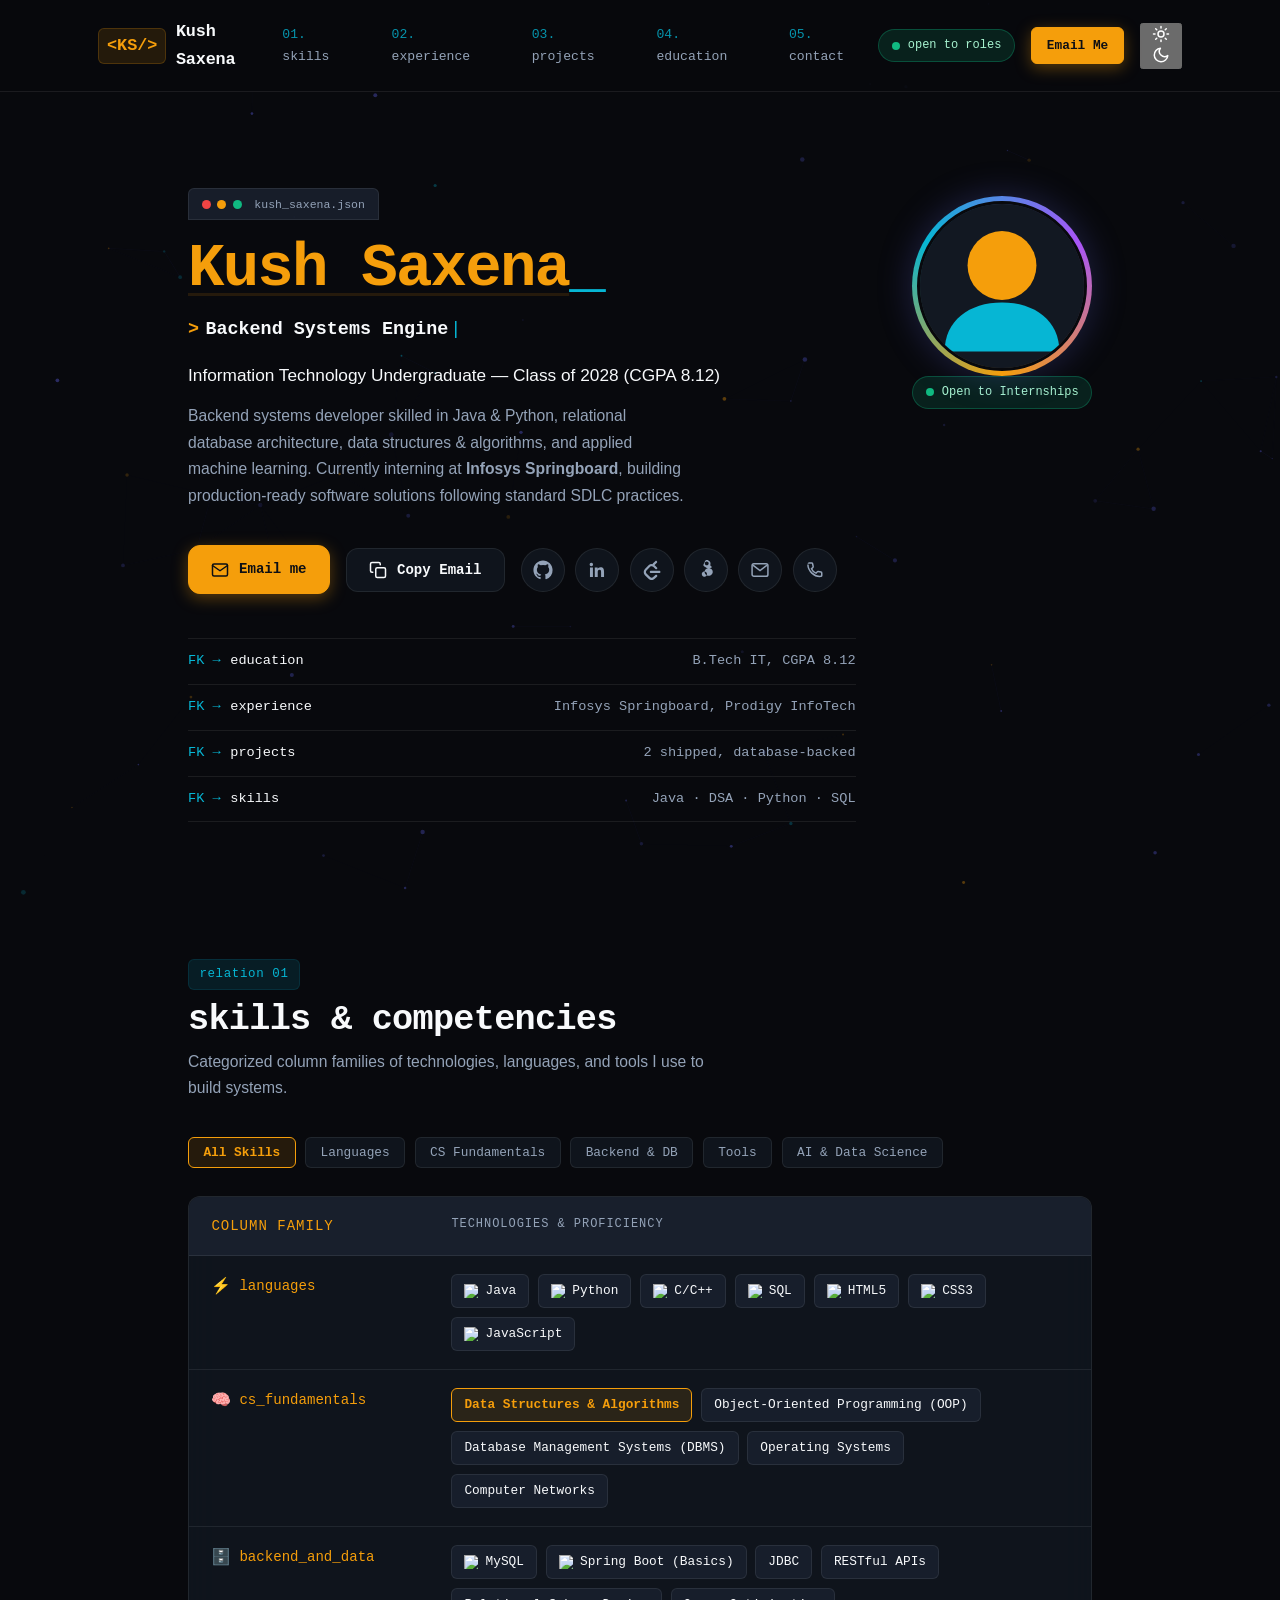
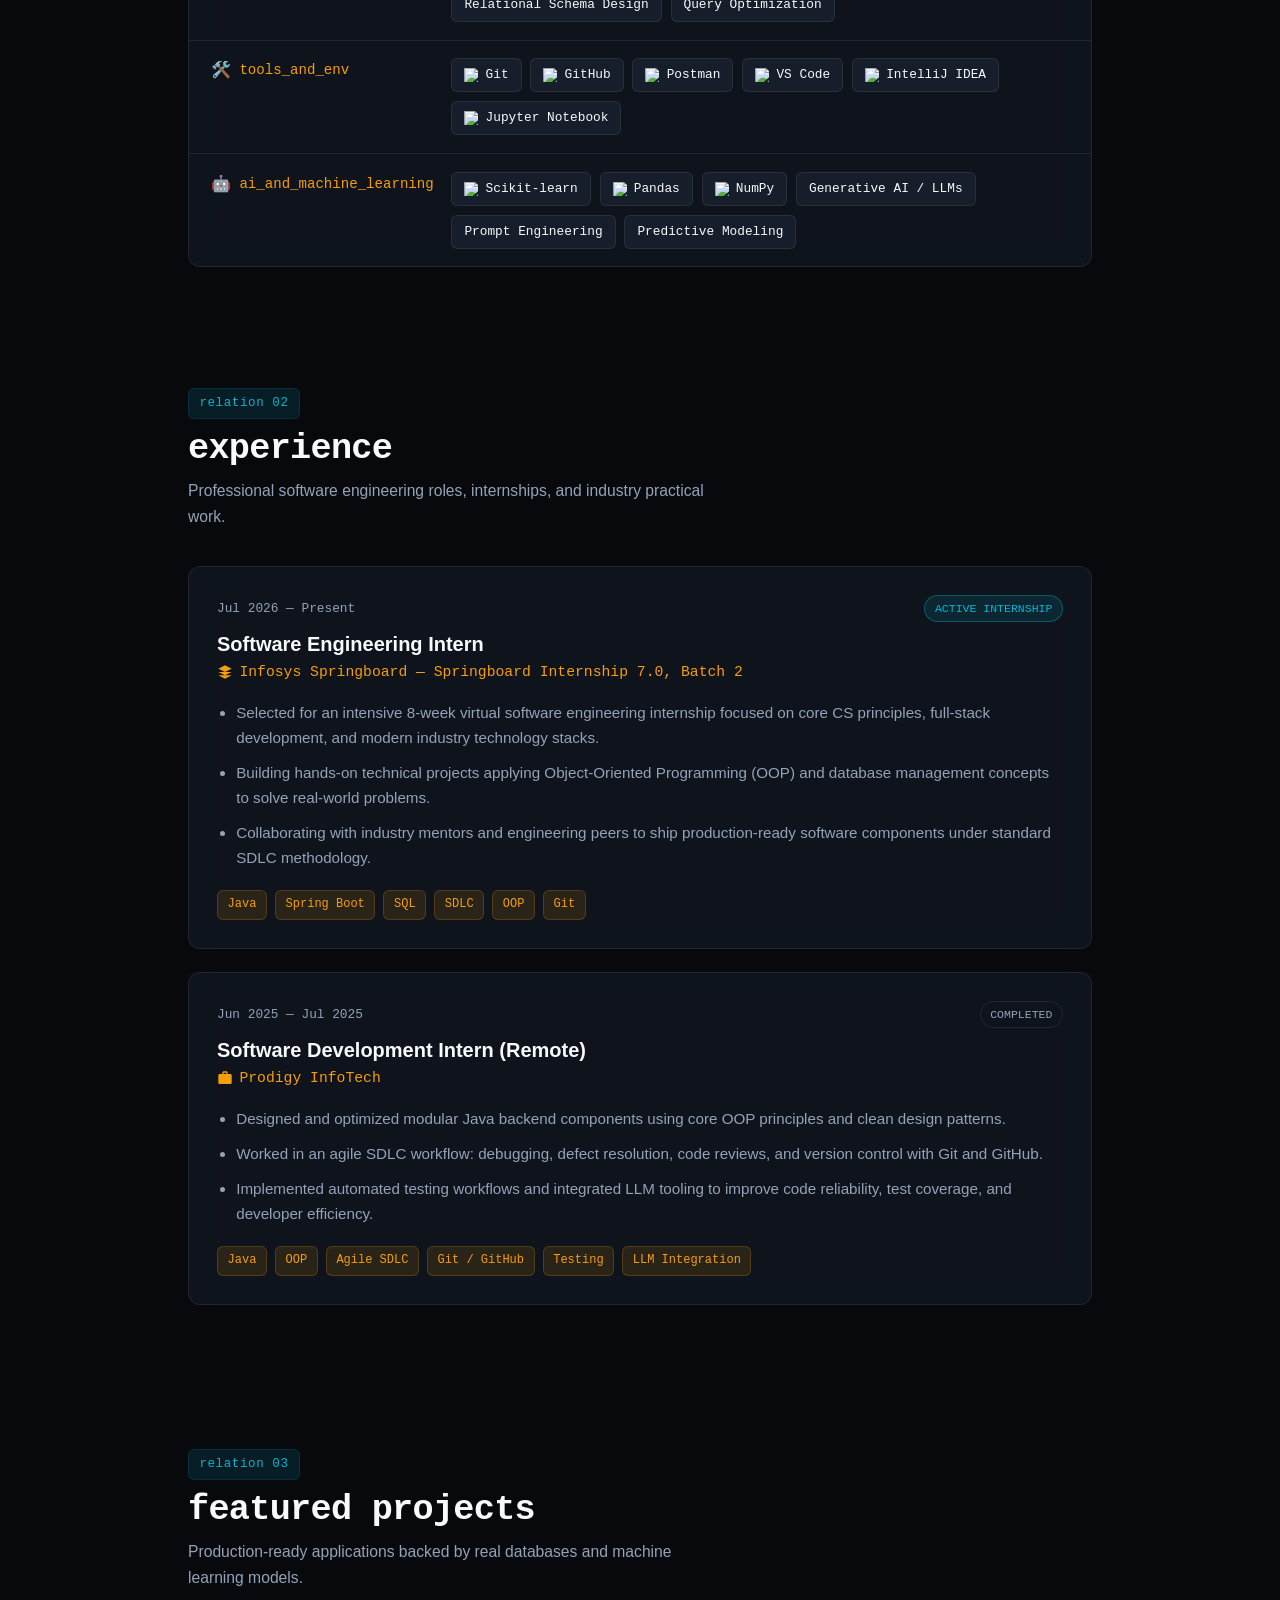
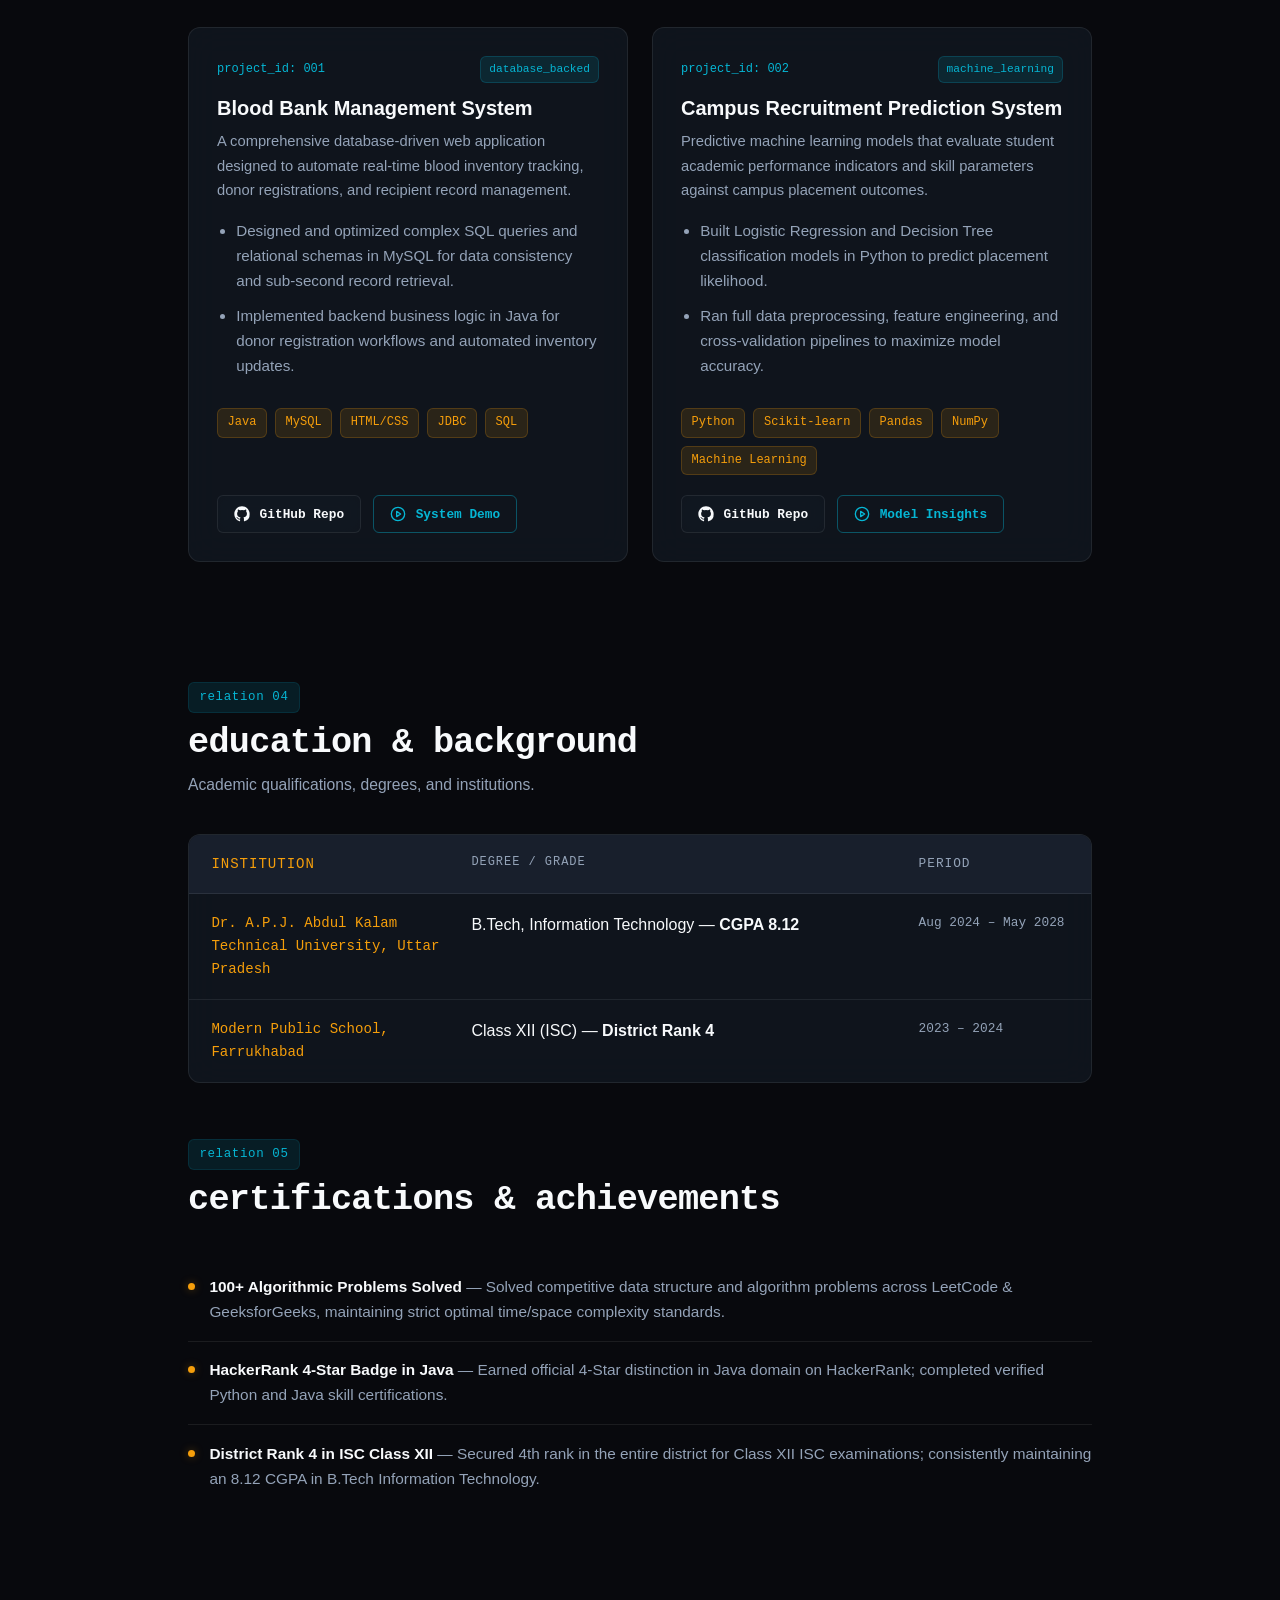
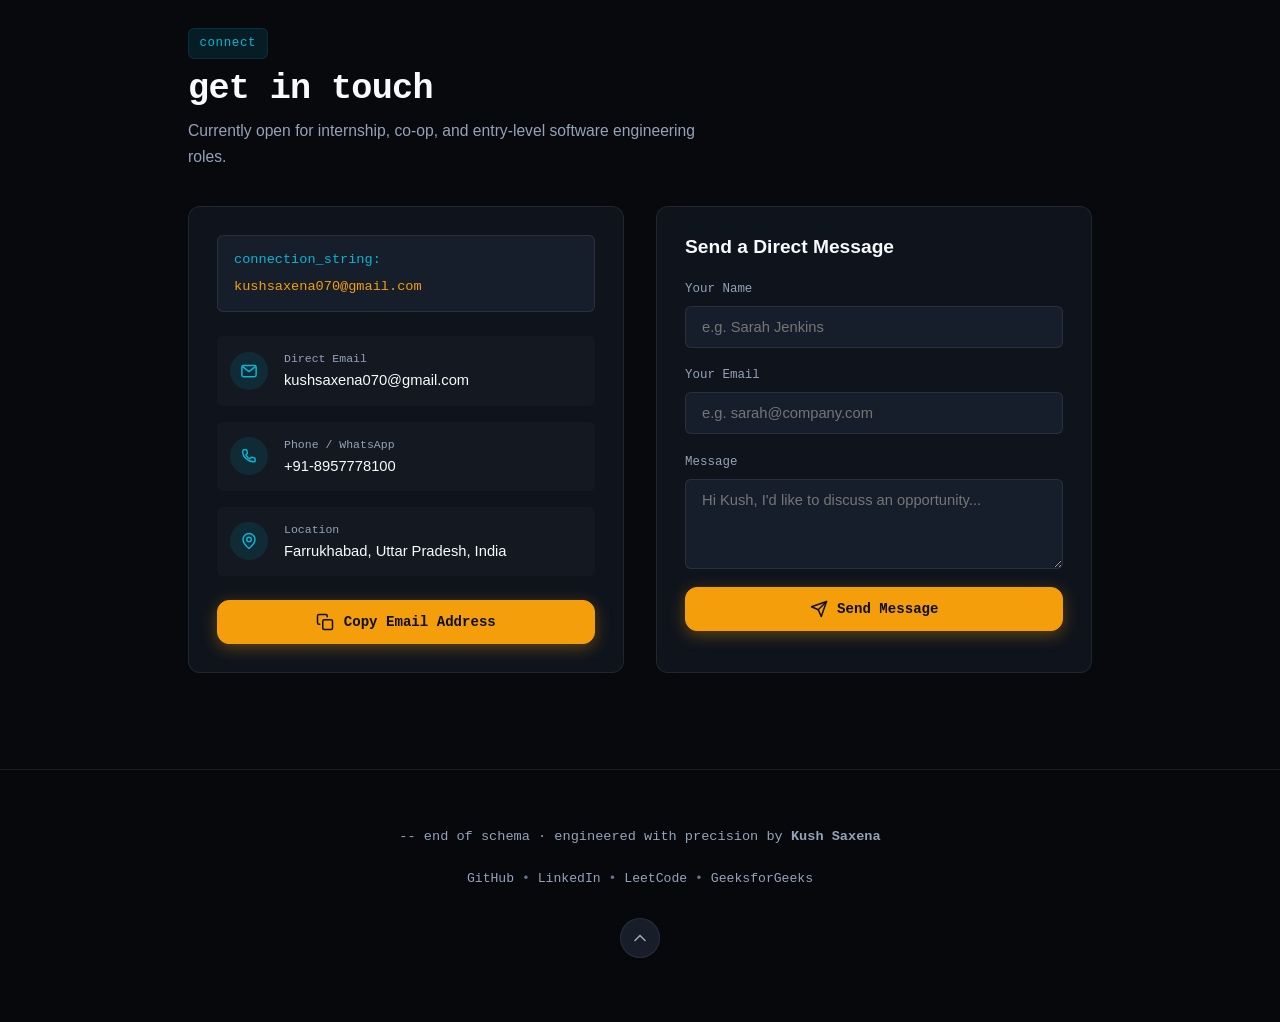
==== commit a7e3ddb3: "Implement theme toggle functionality in index.html Added theme toggle buttons for light and dark mod" ====
--- a/index.html
+++ b/index.html
@@ -105,6 +105,11 @@
         </span>
         <a href="mailto:kushsaxena070@gmail.com" class="btn btn-sm btn-primary magnetic-btn ripple-btn">Email Me</a>
 
+        <button class="theme-toggle nav-theme-btn" id="themeToggleBtn" aria-label="Toggle light and dark theme" title="Toggle light / dark theme">
+          <svg class="icon-sun" viewBox="0 0 24 24" width="18" height="18" fill="none" stroke="currentColor" stroke-width="2" stroke-linecap="round" stroke-linejoin="round" aria-hidden="true"><circle cx="12" cy="12" r="4"/><path d="M12 2v2M12 20v2M4.93 4.93l1.41 1.41M17.66 17.66l1.41 1.41M2 12h2M20 12h2M4.93 19.07l1.41-1.41M17.66 6.34l1.41-1.41"/></svg>
+          <svg class="icon-moon" viewBox="0 0 24 24" width="18" height="18" fill="none" stroke="currentColor" stroke-width="2" stroke-linecap="round" stroke-linejoin="round" aria-hidden="true"><path d="M21 12.79A9 9 0 1 1 11.21 3 7 7 0 0 0 21 12.79z"/></svg>
+        </button>
+
         <button class="mobile-toggle" id="mobileToggle" aria-label="Toggle Navigation Menu" aria-expanded="false">
           <span class="hamburger-bar"></span>
           <span class="hamburger-bar"></span>
@@ -130,7 +135,12 @@
         <li><a href="#contact" class="drawer-link"><span class="nav-num">05.</span> contact</a></li>
       </ul>
       <div class="drawer-footer">
-        <a href="mailto:kushsaxena070@gmail.com" class="btn btn-primary btn-block">Email Me</a>
+        <button class="theme-toggle btn btn-secondary btn-block" id="themeToggleBtnMobile" aria-label="Toggle light and dark theme">
+          <svg class="icon-sun" viewBox="0 0 24 24" width="18" height="18" fill="none" stroke="currentColor" stroke-width="2" stroke-linecap="round" stroke-linejoin="round" aria-hidden="true"><circle cx="12" cy="12" r="4"/><path d="M12 2v2M12 20v2M4.93 4.93l1.41 1.41M17.66 17.66l1.41 1.41M2 12h2M20 12h2M4.93 19.07l1.41-1.41M17.66 6.34l1.41-1.41"/></svg>
+          <svg class="icon-moon" viewBox="0 0 24 24" width="18" height="18" fill="none" stroke="currentColor" stroke-width="2" stroke-linecap="round" stroke-linejoin="round" aria-hidden="true"><path d="M21 12.79A9 9 0 1 1 11.21 3 7 7 0 0 0 21 12.79z"/></svg>
+          <span id="themeToggleLabelMobile">Switch to Light Mode</span>
+        </button>
+        <a href="mailto:kushsaxena070@gmail.com" class="btn btn-primary btn-block" style="margin-top: 0.75rem;">Email Me</a>
       </div>
     </nav>
   </div>
@@ -217,7 +227,7 @@
         <div class="hero-visual" data-reveal="fade-left">
           <div class="photo-ring-wrapper" id="photoWrapper">
             <div class="photo-ring">
-             <img id="userPhoto" src="kushimg2.jpeg" class="hero-photo" width="180" height="180" alt="Kush Saxena Profile Picture" onerror="this.onerror=null; this.src='data:image/svg+xml,<svg xmlns=\'http://www.w3.org/2000/svg\' viewBox=\'0 0 200 200\' fill=\'%23121822\'><rect width=\'200\' height=\'200\' fill=\'%23121822\'/><circle cx=\'100\' cy=\'75\' r=\'42\' fill=\'%23f59e0b\'/><path d=\'M30 180c0-38 30-60 70-60s70 22 70 60\' fill=\'%2306b6d4\'/></svg>';">
+              <img id="userPhoto" src="profile.jpg" class="hero-photo" width="180" height="180" alt="Kush Saxena Profile Picture" onerror="this.onerror=null; this.src='data:image/svg+xml,<svg xmlns=\'http://www.w3.org/2000/svg\' viewBox=\'0 0 200 200\' fill=\'%23121822\'><rect width=\'200\' height=\'200\' fill=\'%23121822\'/><circle cx=\'100\' cy=\'75\' r=\'42\' fill=\'%23f59e0b\'/><path d=\'M30 180c0-38 30-60 70-60s70 22 70 60\' fill=\'%2306b6d4\'/></svg>';">
               
               <!-- Change Photo Overlay Button -->
               <label for="photoUploadInput" class="photo-upload-overlay" title="Click to upload custom profile photo">
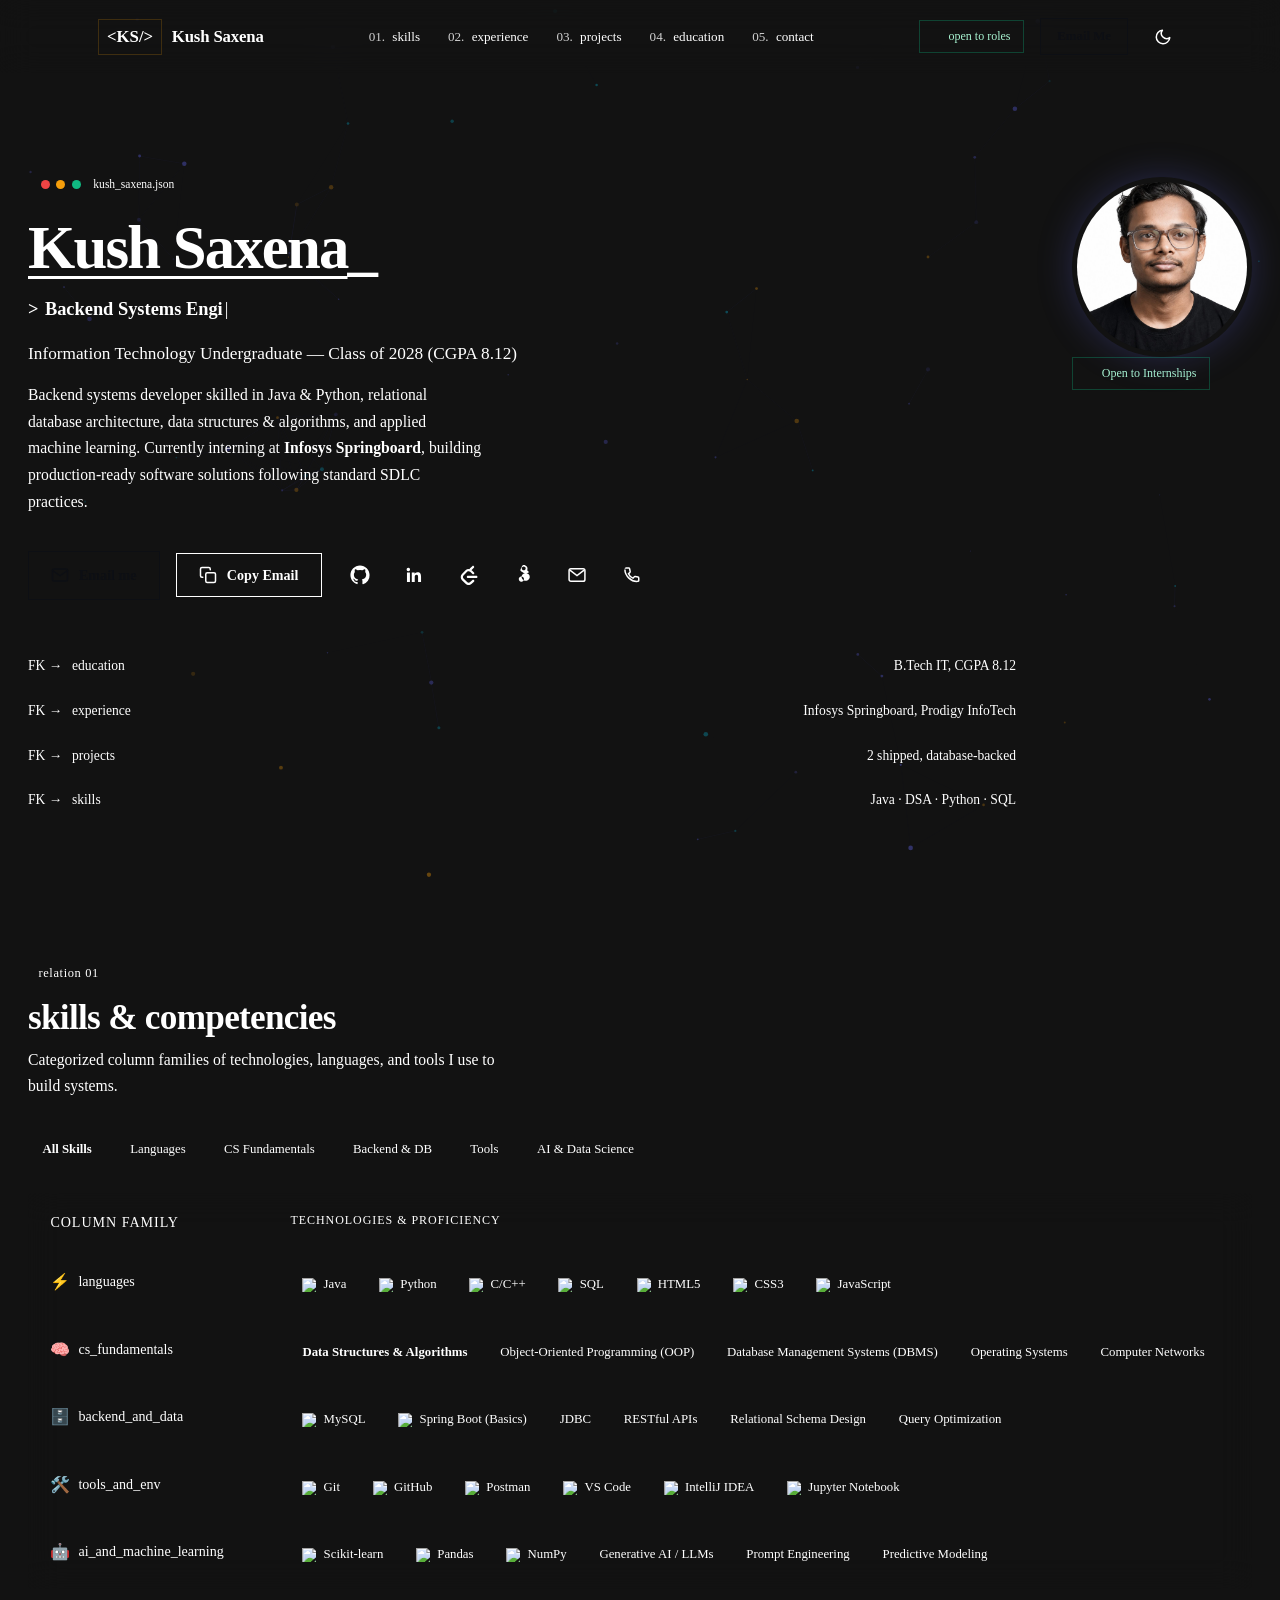
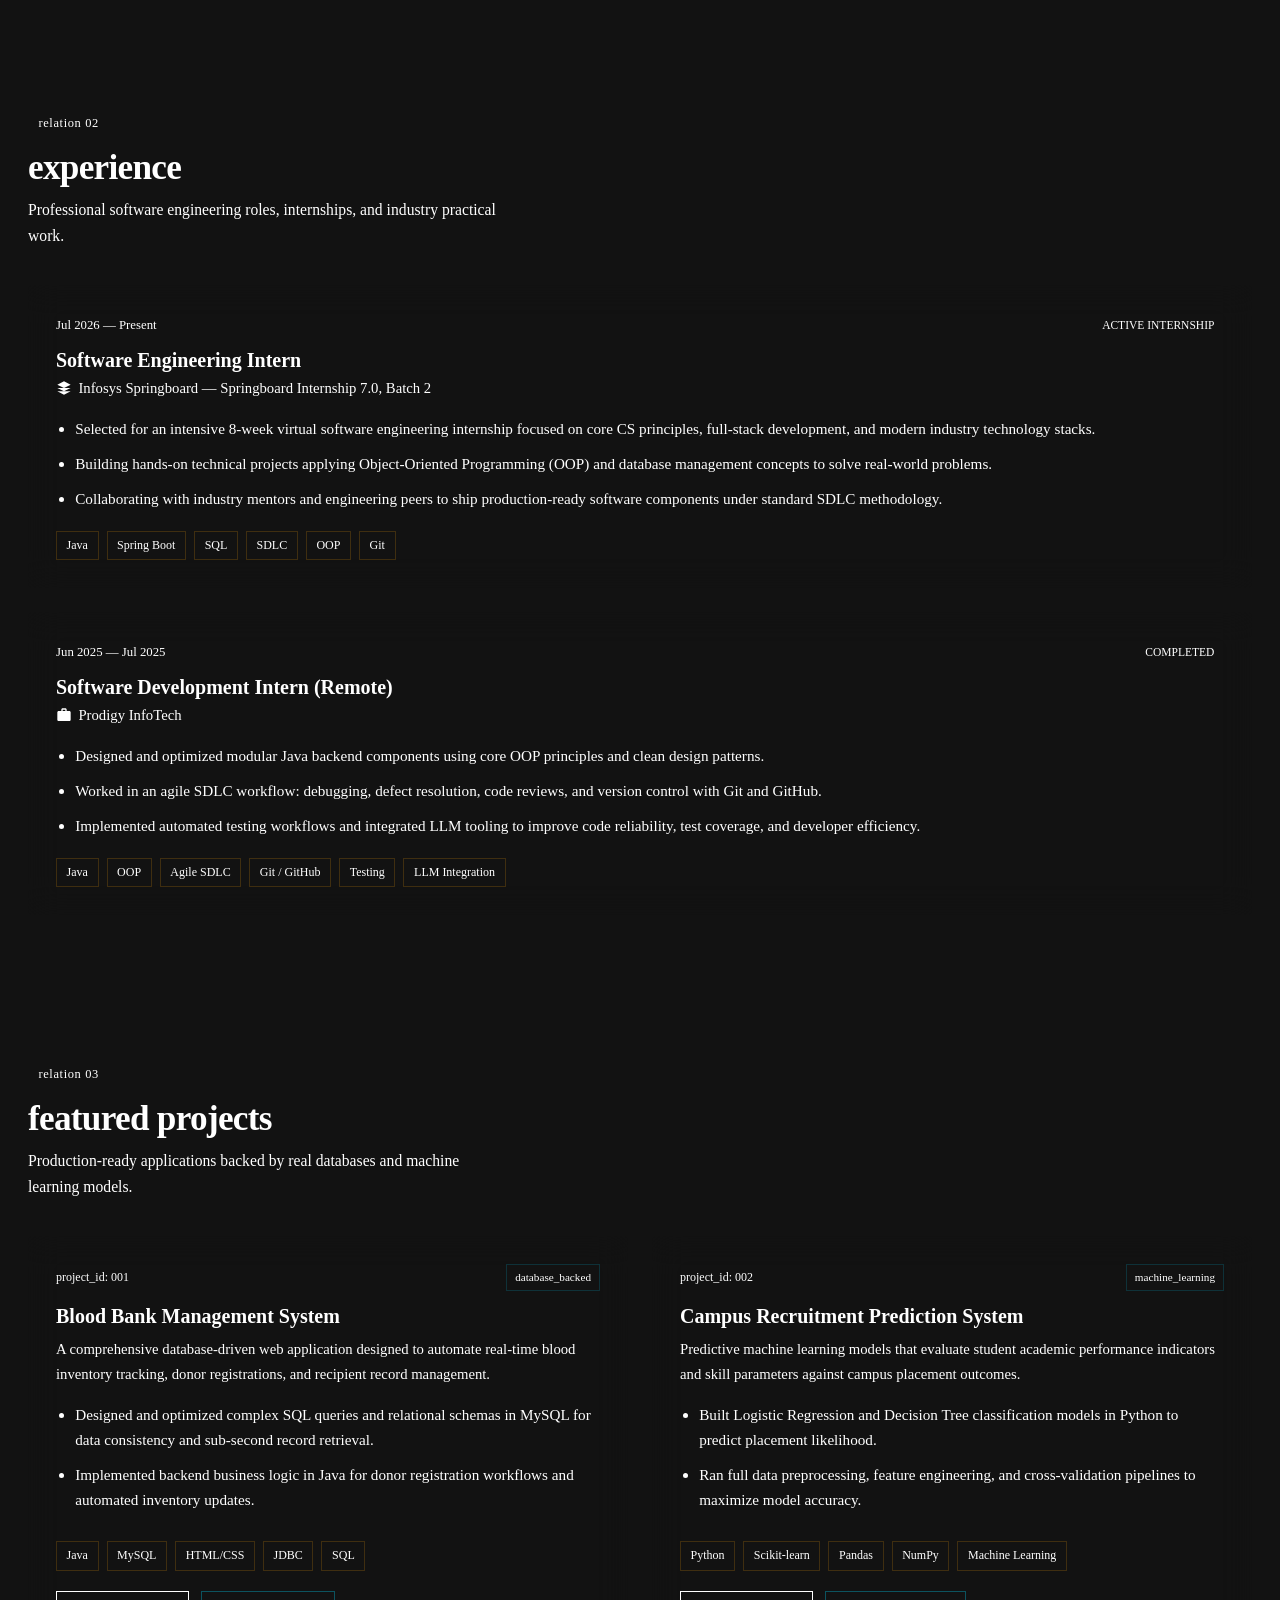
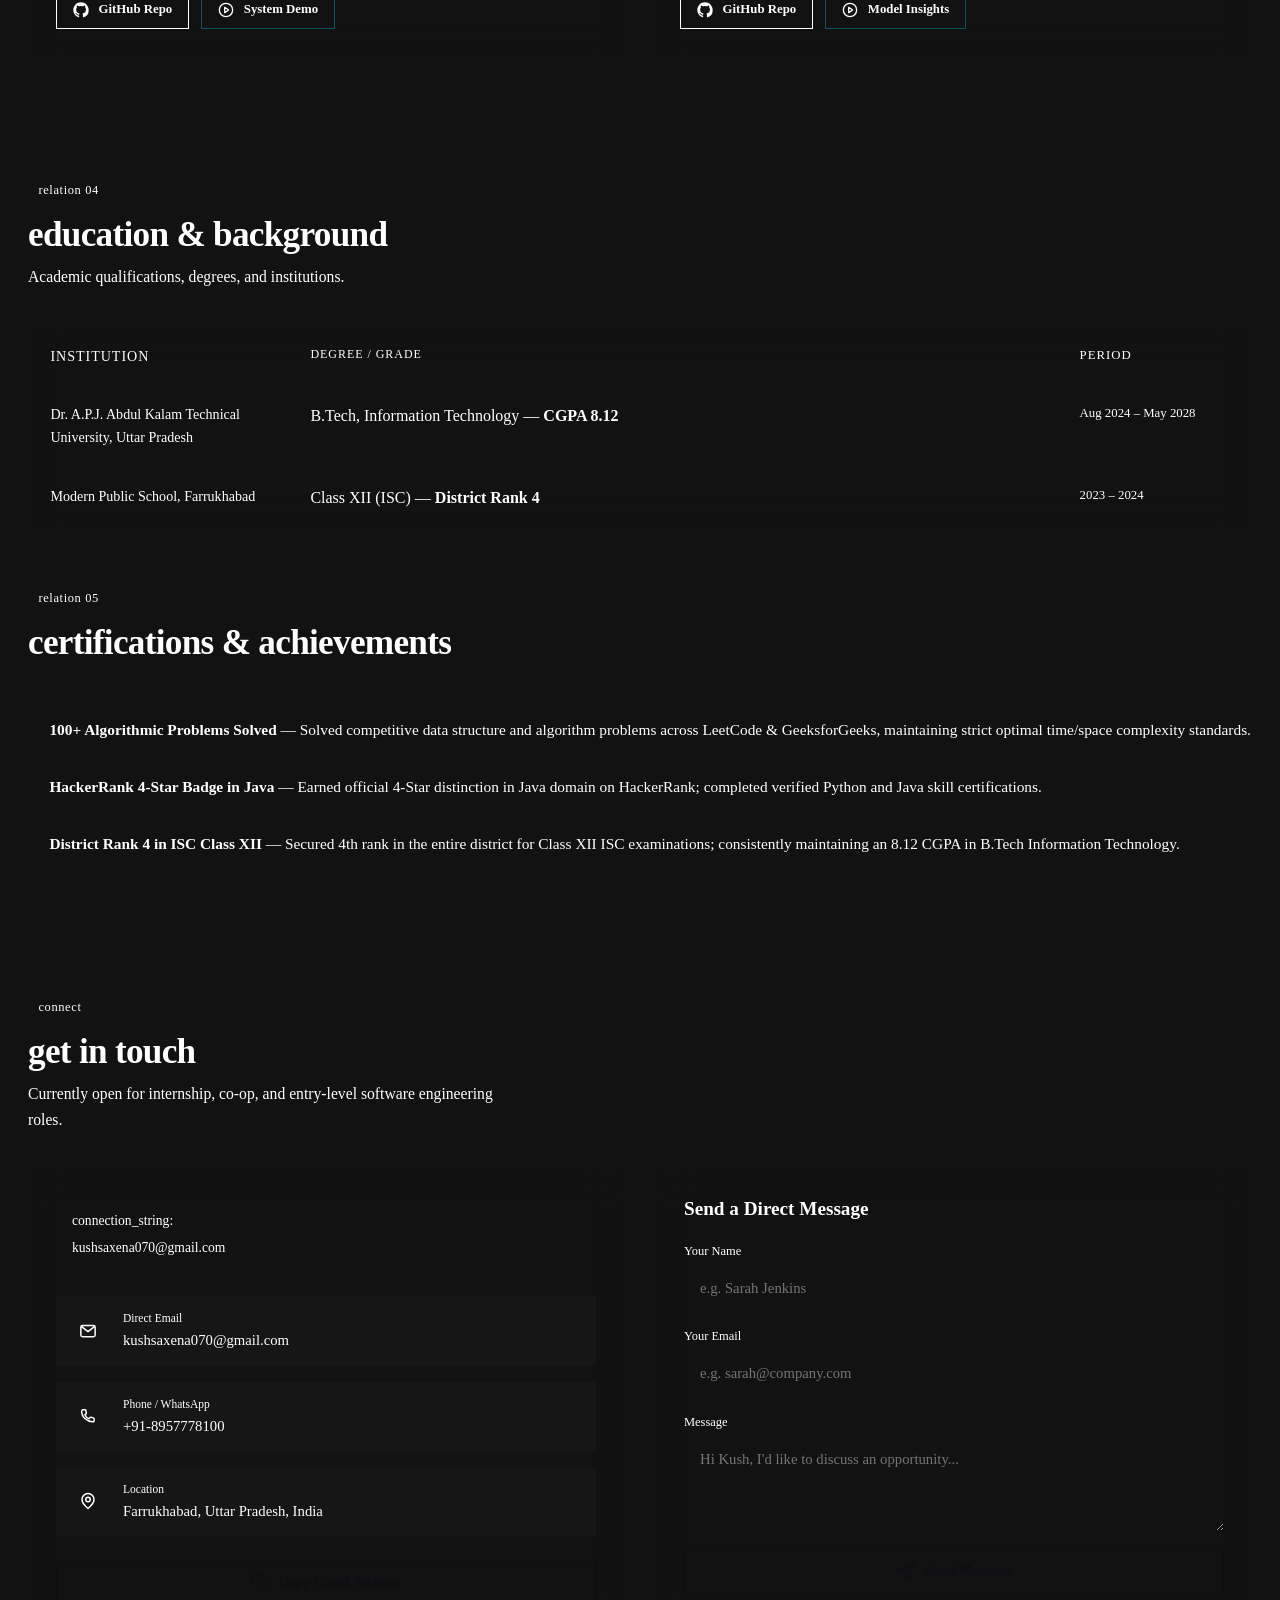
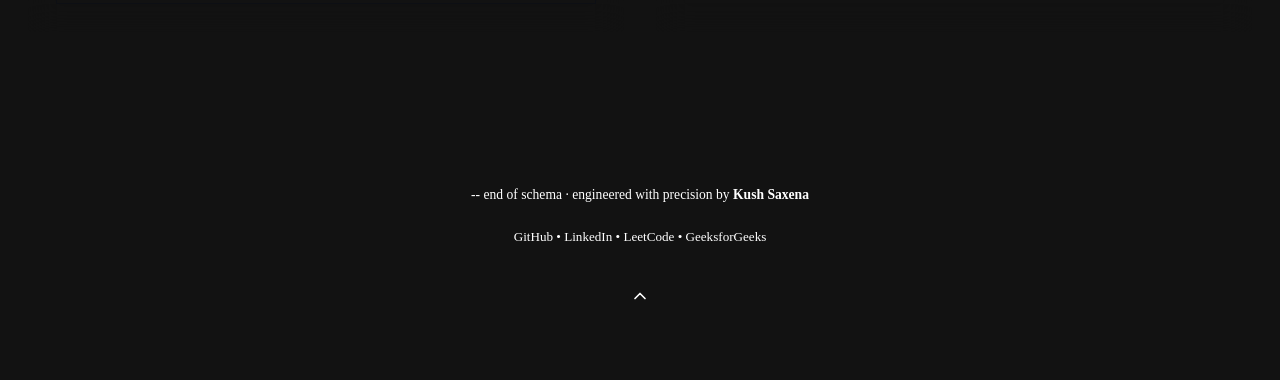
==== commit 955e5a25: "Update index.html" ====
--- a/index.html
+++ b/index.html
@@ -26,7 +26,7 @@
   <meta name="twitter:url" content="https://kushsaxena12.github.io/">
   <meta name="twitter:title" content="Kush Saxena — Software Engineer & Backend Developer">
   <meta name="twitter:description" content="Information Technology undergraduate @ AKTU (CGPA 8.12) & Software Engineering Intern at Infosys Springboard. Building robust backend systems in Java & Python.">
-  <meta name="twitter:image" content="profile.jpg">
+  <meta name="twitter:image" content="kushimg2.jpeg">
 
   <!-- Favicon -->
   <link rel="icon" type="image/svg+xml" href="data:image/svg+xml,<svg xmlns='http://www.w3.org/2000/svg' viewBox='0 0 100 100'><rect width='100' height='100' rx='25' fill='%2308090d'/><path d='M30 30L50 70L70 30' stroke='%23f59e0b' stroke-width='10' stroke-linecap='round' stroke-linejoin='round' fill='none'/><circle cx='50' cy='30' r='6' fill='%2306b6d4'/></svg>">
@@ -227,7 +227,7 @@
         <div class="hero-visual" data-reveal="fade-left">
           <div class="photo-ring-wrapper" id="photoWrapper">
             <div class="photo-ring">
-              <img id="userPhoto" src="profile.jpg" class="hero-photo" width="180" height="180" alt="Kush Saxena Profile Picture" onerror="this.onerror=null; this.src='data:image/svg+xml,<svg xmlns=\'http://www.w3.org/2000/svg\' viewBox=\'0 0 200 200\' fill=\'%23121822\'><rect width=\'200\' height=\'200\' fill=\'%23121822\'/><circle cx=\'100\' cy=\'75\' r=\'42\' fill=\'%23f59e0b\'/><path d=\'M30 180c0-38 30-60 70-60s70 22 70 60\' fill=\'%2306b6d4\'/></svg>';">
+              <img id="userPhoto" src="kushimg2.jpeg" class="hero-photo" width="180" height="180" alt="Kush Saxena Profile Picture" onerror="this.onerror=null; this.src='data:image/svg+xml,<svg xmlns=\'http://www.w3.org/2000/svg\' viewBox=\'0 0 200 200\' fill=\'%23121822\'><rect width=\'200\' height=\'200\' fill=\'%23121822\'/><circle cx=\'100\' cy=\'75\' r=\'42\' fill=\'%23f59e0b\'/><path d=\'M30 180c0-38 30-60 70-60s70 22 70 60\' fill=\'%2306b6d4\'/></svg>';">
               
               <!-- Change Photo Overlay Button -->
               <label for="photoUploadInput" class="photo-upload-overlay" title="Click to upload custom profile photo">
--- a/styles.css
+++ b/styles.css
@@ -1,8 +1,10 @@
+
+Styles · CSS
 /* ==========================================================================
    KUSH SAXENA — PREMIUM DEVELOPER PORTFOLIO DESIGN SYSTEM
    Theme: Futuristic Dark (Linear.app / Vercel / Stripe / Apple / Framer inspired)
    ========================================================================== */
-
+ 
 /* ---------- Design Tokens ---------- */
 :root {
   --bg: #08090d;
@@ -14,29 +16,29 @@
   --border: rgba(255, 255, 255, 0.08);
   --border-hover: rgba(255, 255, 255, 0.22);
   --border-glow: rgba(99, 102, 241, 0.35);
-
+ 
   --text: #f8fafc;
   --muted: #94a3b8;
   --dim: #64748b;
-
+ 
   --key: #f59e0b;           /* Primary Key Amber / Gold */
   --key-soft: rgba(245, 158, 11, 0.12);
   --key-glow: rgba(245, 158, 11, 0.35);
-
+ 
   --fk: #06b6d4;            /* Foreign Key Cyan / Teal */
   --fk-soft: rgba(6, 182, 212, 0.12);
   --fk-glow: rgba(6, 182, 212, 0.35);
-
+ 
   --indigo: #6366f1;
   --purple: #a855f7;
   --pink: #ec4899;
   --emerald: #10b981;
   --emerald-soft: rgba(16, 185, 129, 0.14);
-
+ 
   --gradient-primary: linear-gradient(135deg, #6366f1 0%, #a855f7 50%, #ec4899 100%);
   --gradient-text: linear-gradient(135deg, #f8fafc 0%, #cbd5e1 50%, #f59e0b 100%);
   --gradient-card-border: linear-gradient(135deg, rgba(255,255,255,0.15), rgba(255,255,255,0.02));
-
+ 
   --font-mono: 'JetBrains Mono', 'IBM Plex Mono', ui-monospace, SFMono-Regular, monospace;
   --font-sans: 'Plus Jakarta Sans', -apple-system, BlinkMacSystemFont, 'Segoe UI', Roboto, sans-serif;
   
@@ -45,25 +47,79 @@
   --radius-md: 12px;
   --radius-lg: 20px;
   --radius-full: 9999px;
-
+ 
   --transition-fast: 0.15s cubic-bezier(0.4, 0, 0.2, 1);
   --transition-normal: 0.25s cubic-bezier(0.4, 0, 0.2, 1);
   --transition-bounce: 0.35s cubic-bezier(0.34, 1.56, 0.64, 1);
-}
-
+ 
+  /* Translucent "chrome" backgrounds for the sticky nav & footer.
+     Kept separate from --bg so they stay correctly tinted in both themes. */
+  --chrome-bg: rgba(8, 9, 13, 0.82);
+  --chrome-bg-strong: rgba(8, 9, 13, 0.92);
+  --chrome-bg-footer: rgba(8, 9, 13, 0.95);
+}
+ 
+/* ---------- Light Theme Overrides ----------
+   Activated by adding class="light-mode" to <html> (done via script.js).
+   Every color in the site is drawn from the variables above, so swapping
+   these is enough to flip the whole page between dark and bright themes. */
+html.light-mode {
+  color-scheme: light;
+ 
+  --bg: #f8fafc;
+  --bg-secondary: #eef2f7;
+  --surface: rgba(255, 255, 255, 0.85);
+  --surface-2: rgba(241, 245, 249, 0.95);
+  --surface-hover: rgba(226, 232, 240, 0.95);
+ 
+  --border: rgba(15, 23, 42, 0.1);
+  --border-hover: rgba(15, 23, 42, 0.22);
+  --border-glow: rgba(99, 102, 241, 0.25);
+ 
+  --text: #0f172a;
+  --muted: #475569;
+  --dim: #64748b;
+ 
+  --key: #b45309;
+  --key-soft: rgba(180, 83, 9, 0.12);
+  --key-glow: rgba(180, 83, 9, 0.28);
+ 
+  --fk: #0e7490;
+  --fk-soft: rgba(14, 116, 144, 0.12);
+  --fk-glow: rgba(14, 116, 144, 0.28);
+ 
+  --indigo: #4338ca;
+  --purple: #7e22ce;
+  --pink: #be185d;
+  --emerald: #047857;
+  --emerald-soft: rgba(4, 120, 87, 0.12);
+ 
+  --chrome-bg: rgba(248, 250, 252, 0.85);
+  --chrome-bg-strong: rgba(248, 250, 252, 0.94);
+  --chrome-bg-footer: rgba(238, 242, 247, 0.97);
+}
+ 
+html.light-mode .bg-canvas {
+  opacity: 0.3;
+}
+ 
+html.light-mode .btn-primary {
+  color: #ffffff;
+}
+ 
 /* ---------- Global Reset & Setup ---------- */
 *, *::before, *::after {
   box-sizing: border-box;
   margin: 0;
   padding: 0;
 }
-
+ 
 html {
   scroll-behavior: smooth;
   color-scheme: dark;
   overflow-x: hidden;
 }
-
+ 
 @media (prefers-reduced-motion: reduce) {
   html { scroll-behavior: auto; }
   *, *::before, *::after {
@@ -72,7 +128,7 @@
     transition-duration: 0.001ms !important;
   }
 }
-
+ 
 body {
   background-color: var(--bg);
   color: var(--text);
@@ -85,7 +141,7 @@
   position: relative;
   overflow-x: hidden;
 }
-
+ 
 /* Canvas Canvas Particle Overlay */
 .bg-canvas {
   position: fixed;
@@ -97,25 +153,25 @@
   z-index: 0;
   opacity: 0.55;
 }
-
+ 
 /* Typography & Selection */
 h1, h2, h3, h4, h5, h6 {
   color: var(--text);
   font-weight: 700;
   line-height: 1.2;
 }
-
+ 
 a {
   color: inherit;
   text-decoration: none;
   transition: color var(--transition-fast);
 }
-
+ 
 ::selection {
   background: rgba(245, 158, 11, 0.25);
   color: var(--key);
 }
-
+ 
 /* Scroll Progress Bar */
 .scroll-progress-bar {
   position: fixed;
@@ -128,7 +184,7 @@
   transition: width 0.1s linear;
   box-shadow: 0 0 10px rgba(99, 102, 241, 0.8);
 }
-
+ 
 /* Custom Scrollbar */
 ::-webkit-scrollbar {
   width: 8px;
@@ -144,31 +200,31 @@
 ::-webkit-scrollbar-thumb:hover {
   background: var(--dim);
 }
-
+ 
 /* Focus Visible Accessibility */
 :focus-visible {
   outline: 2px solid var(--fk);
   outline-offset: 3px;
 }
-
+ 
 /* ---------- Header Navigation Bar ---------- */
 .topbar {
   position: sticky;
   top: 0;
   z-index: 100;
-  background: rgba(8, 9, 13, 0.82);
+  background: var(--chrome-bg);
   backdrop-filter: blur(16px);
   -webkit-backdrop-filter: blur(16px);
   border-bottom: 1px solid var(--border);
   transition: background var(--transition-normal), border-color var(--transition-normal);
 }
-
+ 
 .topbar.scrolled {
-  background: rgba(8, 9, 13, 0.92);
-  border-bottom-color: rgba(255, 255, 255, 0.12);
-  box-shadow: 0 10px 30px rgba(0, 0, 0, 0.4);
-}
-
+  background: var(--chrome-bg-strong);
+  border-bottom-color: var(--border-hover);
+  box-shadow: 0 10px 30px rgba(0, 0, 0, 0.15);
+}
+ 
 .nav-container {
   max-width: 1140px;
   margin: 0 auto;
@@ -177,7 +233,7 @@
   align-items: center;
   justify-content: space-between;
 }
-
+ 
 .nav-brand {
   display: flex;
   align-items: center;
@@ -186,7 +242,7 @@
   font-weight: 700;
   font-size: 1.05rem;
 }
-
+ 
 .brand-code {
   color: var(--key);
   background: var(--key-soft);
@@ -194,23 +250,23 @@
   border-radius: var(--radius-sm);
   border: 1px solid rgba(245, 158, 11, 0.2);
 }
-
+ 
 .brand-name {
   color: var(--text);
   letter-spacing: -0.01em;
   transition: color var(--transition-fast);
 }
-
+ 
 .nav-brand:hover .brand-name {
   color: var(--fk);
 }
-
+ 
 .topbar-nav {
   display: flex;
   align-items: center;
   gap: 1.75rem;
 }
-
+ 
 .nav-link {
   font-family: var(--font-mono);
   font-size: 0.82rem;
@@ -219,13 +275,13 @@
   padding: 0.4rem 0;
   transition: color var(--transition-fast);
 }
-
+ 
 .nav-num {
   color: var(--fk);
   margin-right: 0.25rem;
   opacity: 0.8;
 }
-
+ 
 .nav-link::after {
   content: '';
   position: absolute;
@@ -237,23 +293,23 @@
   border-radius: 2px;
   transition: width var(--transition-normal);
 }
-
+ 
 .nav-link:hover,
 .nav-link.active {
   color: var(--text);
 }
-
+ 
 .nav-link:hover::after,
 .nav-link.active::after {
   width: 100%;
 }
-
+ 
 .nav-actions {
   display: flex;
   align-items: center;
   gap: 1rem;
 }
-
+ 
 .status-badge {
   font-family: var(--font-mono);
   font-size: 0.75rem;
@@ -267,7 +323,7 @@
   background: var(--emerald-soft);
   white-space: nowrap;
 }
-
+ 
 .status-dot {
   width: 8px;
   height: 8px;
@@ -276,13 +332,54 @@
   box-shadow: 0 0 0 0 rgba(16, 185, 129, 0.6);
   animation: pulseDot 2s infinite ease-out;
 }
-
+ 
 @keyframes pulseDot {
   0% { box-shadow: 0 0 0 0 rgba(16, 185, 129, 0.6); }
   70% { box-shadow: 0 0 0 8px rgba(16, 185, 129, 0); }
   100% { box-shadow: 0 0 0 0 rgba(16, 185, 129, 0); }
 }
-
+ 
+/* ---------- Theme Toggle (Dark / Light) ---------- */
+.nav-theme-btn {
+  display: inline-flex;
+  align-items: center;
+  justify-content: center;
+  width: 38px;
+  height: 38px;
+  border-radius: var(--radius-full);
+  background: var(--surface);
+  border: 1px solid var(--border);
+  color: var(--text);
+  cursor: pointer;
+  backdrop-filter: blur(12px);
+  transition: all var(--transition-fast);
+  flex-shrink: 0;
+}
+ 
+.nav-theme-btn:hover {
+  border-color: var(--border-hover);
+  background: var(--surface-2);
+  color: var(--key);
+  transform: translateY(-2px) rotate(15deg);
+}
+ 
+/* Sun/Moon icon swap: moon shows in dark mode (default), sun shows once light mode is active */
+.theme-toggle .icon-sun {
+  display: none;
+}
+ 
+.theme-toggle .icon-moon {
+  display: inline-flex;
+}
+ 
+html.light-mode .theme-toggle .icon-sun {
+  display: inline-flex;
+}
+ 
+html.light-mode .theme-toggle .icon-moon {
+  display: none;
+}
+ 
 /* Mobile Hamburger Toggle */
 .mobile-toggle {
   display: none;
@@ -295,7 +392,7 @@
   gap: 5px;
   z-index: 110;
 }
-
+ 
 .hamburger-bar {
   width: 22px;
   height: 2px;
@@ -303,19 +400,19 @@
   border-radius: 2px;
   transition: transform var(--transition-normal), opacity var(--transition-normal);
 }
-
+ 
 .mobile-toggle.is-active .hamburger-bar:nth-child(1) {
   transform: translateY(7px) rotate(45deg);
 }
-
+ 
 .mobile-toggle.is-active .hamburger-bar:nth-child(2) {
   opacity: 0;
 }
-
+ 
 .mobile-toggle.is-active .hamburger-bar:nth-child(3) {
   transform: translateY(-7px) rotate(-45deg);
 }
-
+ 
 /* Mobile Drawer Overlay */
 .mobile-drawer {
   position: fixed;
@@ -328,12 +425,12 @@
   opacity: 0;
   transition: opacity var(--transition-normal), visibility var(--transition-normal);
 }
-
+ 
 .mobile-drawer.is-open {
   visibility: visible;
   opacity: 1;
 }
-
+ 
 .drawer-backdrop {
   position: absolute;
   top: 0;
@@ -343,7 +440,7 @@
   background: rgba(0, 0, 0, 0.7);
   backdrop-filter: blur(8px);
 }
-
+ 
 .drawer-content {
   position: absolute;
   top: 0;
@@ -358,11 +455,11 @@
   transform: translateX(100%);
   transition: transform var(--transition-bounce);
 }
-
+ 
 .mobile-drawer.is-open .drawer-content {
   transform: translateX(0);
 }
-
+ 
 .drawer-header {
   display: flex;
   align-items: center;
@@ -371,7 +468,7 @@
   font-family: var(--font-mono);
   color: var(--key);
 }
-
+ 
 .drawer-close {
   background: transparent;
   border: none;
@@ -379,26 +476,26 @@
   font-size: 1.8rem;
   cursor: pointer;
 }
-
+ 
 .drawer-links {
   list-style: none;
   display: flex;
   flex-direction: column;
   gap: 1.25rem;
 }
-
+ 
 .drawer-link {
   font-family: var(--font-mono);
   font-size: 1rem;
   color: var(--text);
   display: block;
 }
-
+ 
 .drawer-footer {
   margin-top: auto;
   padding-top: 2rem;
 }
-
+ 
 /* ---------- Buttons & Micro-Interactions ---------- */
 .btn {
   font-family: var(--font-mono);
@@ -417,55 +514,55 @@
   white-space: nowrap;
   transition: all var(--transition-fast);
 }
-
+ 
 .btn-sm {
   padding: 0.45rem 1rem;
   font-size: 0.8rem;
   border-radius: var(--radius-sm);
 }
-
+ 
 .btn-block {
   width: 100%;
 }
-
+ 
 .btn-primary {
   background: var(--key);
   color: #0d0f14;
   border-color: var(--key);
   box-shadow: 0 4px 16px var(--key-glow);
 }
-
+ 
 .btn-primary:hover {
   background: #f59e0b;
   box-shadow: 0 6px 24px var(--key-glow);
   transform: translateY(-2px);
 }
-
+ 
 .btn-secondary {
   background: var(--surface);
   color: var(--text);
   border-color: var(--border);
   backdrop-filter: blur(12px);
 }
-
+ 
 .btn-secondary:hover {
   border-color: var(--border-hover);
   background: var(--surface-2);
   transform: translateY(-2px);
 }
-
+ 
 .btn-outline {
   background: transparent;
   color: var(--fk);
   border-color: rgba(6, 182, 212, 0.4);
 }
-
+ 
 .btn-outline:hover {
   background: var(--fk-soft);
   border-color: var(--fk);
   transform: translateY(-2px);
 }
-
+ 
 /* Ripple Click Effect */
 .ripple-effect {
   position: absolute;
@@ -475,30 +572,30 @@
   animation: rippleAnimation 0.6s linear;
   pointer-events: none;
 }
-
+ 
 @keyframes rippleAnimation {
   to {
     transform: scale(4);
     opacity: 0;
   }
 }
-
+ 
 /* ---------- Layout Containers ---------- */
 main {
   position: relative;
   z-index: 1;
 }
-
+ 
 .section {
   max-width: var(--max-width);
   margin: 0 auto;
   padding: 5.5rem 1.75rem 2rem;
 }
-
+ 
 .section-head {
   margin-bottom: 2.25rem;
 }
-
+ 
 .tag-num {
   font-family: var(--font-mono);
   font-size: 0.78rem;
@@ -511,39 +608,39 @@
   background: var(--fk-soft);
   letter-spacing: 0.05em;
 }
-
+ 
 .section-head h2 {
   font-family: var(--font-mono);
   font-size: clamp(1.6rem, 3.5vw, 2.2rem);
   margin-bottom: 0.5rem;
   letter-spacing: -0.02em;
 }
-
+ 
 .section-desc {
   color: var(--muted);
   font-size: 0.98rem;
   max-width: 60ch;
 }
-
+ 
 /* ---------- HERO SECTION ---------- */
 .hero {
   max-width: var(--max-width);
   margin: 0 auto;
   padding: 6rem 1.75rem 3rem;
 }
-
+ 
 .hero-flex {
   display: flex;
   align-items: flex-start;
   justify-content: space-between;
   gap: 3.5rem;
 }
-
+ 
 .hero-schema {
   flex: 1 1 auto;
   min-width: 0;
 }
-
+ 
 /* Terminal Header Box */
 .terminal-header {
   display: inline-flex;
@@ -558,21 +655,21 @@
   color: var(--muted);
   margin-bottom: 1rem;
 }
-
+ 
 .terminal-dot {
   width: 9px;
   height: 9px;
   border-radius: 50%;
 }
-
+ 
 .terminal-dot.red { background: #ef4444; }
 .terminal-dot.yellow { background: #f59e0b; }
 .terminal-dot.green { background: #10b981; }
-
+ 
 .terminal-title {
   margin-left: 0.4rem;
 }
-
+ 
 .hero-title {
   font-family: var(--font-mono);
   font-weight: 700;
@@ -581,7 +678,7 @@
   margin-bottom: 0.8rem;
   letter-spacing: -0.03em;
 }
-
+ 
 .pk {
   color: var(--key);
   position: relative;
@@ -590,16 +687,16 @@
   text-underline-offset: 8px;
   text-decoration-thickness: 3px;
 }
-
+ 
 .cursor {
   color: var(--fk);
   animation: cursorBlink 1.1s steps(1) infinite;
 }
-
+ 
 @keyframes cursorBlink {
   50% { opacity: 0; }
 }
-
+ 
 .hero-typewriter-box {
   font-family: var(--font-mono);
   font-size: 1.15rem;
@@ -609,31 +706,31 @@
   display: flex;
   align-items: center;
 }
-
+ 
 .typewriter-prefix {
   color: var(--key);
   margin-right: 0.4rem;
   font-weight: 700;
 }
-
+ 
 .typewriter-text {
   color: var(--text);
   font-weight: 600;
 }
-
+ 
 .typewriter-cursor {
   color: var(--fk);
   animation: cursorBlink 0.8s infinite;
   margin-left: 2px;
 }
-
+ 
 .hero-role {
   font-size: 1.08rem;
   color: var(--text);
   font-weight: 500;
   margin-bottom: 0.85rem;
 }
-
+ 
 .hero-sub {
   color: var(--muted);
   font-size: 0.98rem;
@@ -641,7 +738,7 @@
   line-height: 1.7;
   margin-bottom: 2.2rem;
 }
-
+ 
 .hero-ctas {
   display: flex;
   flex-wrap: wrap;
@@ -649,14 +746,14 @@
   gap: 1rem;
   margin-bottom: 2.75rem;
 }
-
+ 
 /* Official Social Icons Row with Brand Glow */
 .icon-row {
   display: flex;
   align-items: center;
   gap: 0.65rem;
 }
-
+ 
 .icon-btn {
   position: relative;
   width: 44px;
@@ -676,13 +773,13 @@
               border-color 0.25s ease,
               box-shadow 0.25s ease;
 }
-
+ 
 .icon-btn svg {
   width: 20px;
   height: 20px;
   transition: transform 0.25s ease;
 }
-
+ 
 /* Hover Tooltip */
 .icon-btn::before {
   content: attr(data-label);
@@ -703,7 +800,7 @@
   transition: opacity 0.2s ease, transform 0.2s ease;
   box-shadow: 0 4px 12px rgba(0, 0, 0, 0.4);
 }
-
+ 
 .icon-btn::after {
   content: '';
   position: absolute;
@@ -716,26 +813,26 @@
   pointer-events: none;
   transition: opacity 0.2s ease;
 }
-
+ 
 .icon-btn:hover::before,
 .icon-btn:focus-visible::before {
   opacity: 1;
   transform: translateX(-50%) translateY(0);
 }
-
+ 
 .icon-btn:hover::after,
 .icon-btn:focus-visible::after {
   opacity: 1;
 }
-
+ 
 .icon-btn:hover {
   transform: translateY(-4px) scale(1.1) rotate(6deg);
 }
-
+ 
 .icon-btn:hover svg {
   transform: scale(1.08);
 }
-
+ 
 /* Official Brand Hover Colors & Glow */
 .icon-github:hover {
   background: #ffffff;
@@ -743,49 +840,49 @@
   border-color: #ffffff;
   box-shadow: 0 0 20px rgba(255, 255, 255, 0.4);
 }
-
+ 
 .icon-linkedin:hover {
   background: #0A66C2;
   color: #ffffff;
   border-color: #0A66C2;
   box-shadow: 0 0 20px rgba(10, 102, 194, 0.5);
 }
-
+ 
 .icon-leetcode:hover {
   background: #FFA116;
   color: #ffffff;
   border-color: #FFA116;
   box-shadow: 0 0 20px rgba(255, 161, 22, 0.5);
 }
-
+ 
 .icon-gfg:hover {
   background: #2F8D46;
   color: #ffffff;
   border-color: #2F8D46;
   box-shadow: 0 0 20px rgba(47, 141, 70, 0.5);
 }
-
+ 
 .icon-mail:hover {
   background: #ea4335;
   color: #ffffff;
   border-color: #ea4335;
   box-shadow: 0 0 20px rgba(234, 67, 53, 0.5);
 }
-
+ 
 .icon-phone:hover {
   background: #10b981;
   color: #ffffff;
   border-color: #10b981;
   box-shadow: 0 0 20px rgba(16, 185, 129, 0.5);
 }
-
+ 
 /* Hero Fields (Schema Grid) */
 .hero-fields {
   display: grid;
   grid-template-columns: 1fr;
   border-top: 1px solid var(--border);
 }
-
+ 
 .field {
   display: flex;
   align-items: baseline;
@@ -796,18 +893,18 @@
   font-size: 0.85rem;
   color: var(--text);
 }
-
+ 
 .fk {
   color: var(--fk);
   flex-shrink: 0;
 }
-
+ 
 .ftype {
   color: var(--muted);
   margin-left: auto;
   text-align: right;
 }
-
+ 
 /* Hero Visual Profile Card */
 .hero-visual {
   flex: 0 0 auto;
@@ -817,13 +914,13 @@
   gap: 1.2rem;
   padding-top: 0.5rem;
 }
-
+ 
 .photo-ring-wrapper {
   position: relative;
   perspective: 1000px;
   cursor: pointer;
 }
-
+ 
 .photo-ring {
   width: 180px;
   height: 180px;
@@ -835,11 +932,11 @@
   position: relative;
   overflow: hidden;
 }
-
+ 
 .photo-ring-wrapper:hover .photo-ring {
   box-shadow: 0 0 50px rgba(245, 158, 11, 0.4);
 }
-
+ 
 .hero-photo {
   width: 100%;
   height: 100%;
@@ -849,7 +946,7 @@
   border: 3px solid var(--bg);
   background: var(--surface);
 }
-
+ 
 /* Upload Photo Hover Overlay */
 .photo-upload-overlay {
   position: absolute;
@@ -873,11 +970,11 @@
   transition: opacity var(--transition-fast);
   z-index: 5;
 }
-
+ 
 .photo-ring-wrapper:hover .photo-upload-overlay {
   opacity: 1;
 }
-
+ 
 /* ---------- SKILLS SECTION ---------- */
 .filter-tabs {
   display: flex;
@@ -885,7 +982,7 @@
   gap: 0.6rem;
   margin-bottom: 1.75rem;
 }
-
+ 
 .tab-btn {
   font-family: var(--font-mono);
   font-size: 0.8rem;
@@ -897,19 +994,19 @@
   cursor: pointer;
   transition: all var(--transition-fast);
 }
-
+ 
 .tab-btn:hover {
   border-color: var(--border-hover);
   color: var(--text);
 }
-
+ 
 .tab-btn.active {
   background: var(--key-soft);
   border-color: var(--key);
   color: var(--key);
   font-weight: 600;
 }
-
+ 
 /* Schema Table Structure */
 .table.schema-table {
   border: 1px solid var(--border);
@@ -918,7 +1015,7 @@
   background: var(--surface);
   backdrop-filter: blur(16px);
 }
-
+ 
 .trow {
   display: grid;
   grid-template-columns: 220px 1fr;
@@ -927,15 +1024,15 @@
   border-bottom: 1px solid var(--border);
   transition: background var(--transition-fast);
 }
-
+ 
 .trow:last-child {
   border-bottom: none;
 }
-
+ 
 .trow:hover {
   background: rgba(255, 255, 255, 0.02);
 }
-
+ 
 .trow.thead {
   background: var(--surface-2);
   font-family: var(--font-mono);
@@ -945,7 +1042,7 @@
   color: var(--muted);
   border-bottom-color: var(--border);
 }
-
+ 
 .tcell.col-key {
   font-family: var(--font-mono);
   color: var(--key);
@@ -955,28 +1052,28 @@
   align-items: center;
   gap: 0.5rem;
 }
-
+ 
 .col-icon {
   font-size: 1rem;
 }
-
+ 
 .tcell.col-date {
   color: var(--muted);
   font-family: var(--font-mono);
   font-size: 0.8rem;
 }
-
+ 
 #education .trow,
 #education .trow.thead {
   grid-template-columns: 240px 1fr 150px;
 }
-
+ 
 .chips {
   display: flex;
   flex-wrap: wrap;
   gap: 0.55rem;
 }
-
+ 
 .chip {
   font-family: var(--font-mono);
   font-size: 0.8rem;
@@ -990,20 +1087,20 @@
   gap: 0.45rem;
   transition: transform var(--transition-fast), border-color var(--transition-fast), box-shadow var(--transition-fast);
 }
-
+ 
 .chip:hover {
   transform: translateY(-2px);
   border-color: var(--fk);
   box-shadow: 0 4px 12px var(--fk-glow);
 }
-
+ 
 .chip.highlight {
   border-color: var(--key);
   background: var(--key-soft);
   color: var(--key);
   font-weight: 600;
 }
-
+ 
 /* ---------- EXPERIENCE SECTION ---------- */
 .record {
   border: 1px solid var(--border);
@@ -1015,26 +1112,26 @@
   position: relative;
   transition: transform var(--transition-normal), border-color var(--transition-normal), box-shadow var(--transition-normal);
 }
-
+ 
 .record:hover {
   transform: translateY(-3px);
   border-color: var(--border-hover);
   box-shadow: 0 12px 32px rgba(0, 0, 0, 0.4);
 }
-
+ 
 .record-meta {
   display: flex;
   justify-content: space-between;
   align-items: center;
   margin-bottom: 0.6rem;
 }
-
+ 
 .record-date {
   font-family: var(--font-mono);
   font-size: 0.8rem;
   color: var(--muted);
 }
-
+ 
 .record-status {
   font-family: var(--font-mono);
   font-size: 0.72rem;
@@ -1044,18 +1141,18 @@
   color: var(--muted);
   text-transform: uppercase;
 }
-
+ 
 .record-status.status-active {
   color: var(--fk);
   border-color: var(--fk-glow);
   background: var(--fk-soft);
 }
-
+ 
 .record-title {
   font-size: 1.25rem;
   margin-bottom: 0.25rem;
 }
-
+ 
 .record-org {
   margin-bottom: 1rem;
   color: var(--key);
@@ -1065,24 +1162,24 @@
   align-items: center;
   gap: 0.4rem;
 }
-
+ 
 .record-list {
   padding-left: 1.2rem;
   color: var(--muted);
   font-size: 0.95rem;
   margin-bottom: 1.25rem;
 }
-
+ 
 .record-list li {
   margin-bottom: 0.6rem;
 }
-
+ 
 .stack-row {
   display: flex;
   flex-wrap: wrap;
   gap: 0.5rem;
 }
-
+ 
 .stack-row span {
   font-family: var(--font-mono);
   font-size: 0.75rem;
@@ -1092,14 +1189,14 @@
   background: var(--key-soft);
   border: 1px solid rgba(245, 158, 11, 0.2);
 }
-
+ 
 /* ---------- PROJECTS SECTION ---------- */
 .projects-grid {
   display: grid;
   grid-template-columns: repeat(auto-fit, minmax(360px, 1fr));
   gap: 1.5rem;
 }
-
+ 
 .project-card {
   border: 1px solid var(--border);
   border-radius: var(--radius-md);
@@ -1111,26 +1208,26 @@
   position: relative;
   transition: transform 0.3s ease, border-color 0.3s ease, box-shadow 0.3s ease;
 }
-
+ 
 .project-card:hover {
   transform: translateY(-5px);
   border-color: var(--border-glow);
   box-shadow: 0 16px 40px rgba(0, 0, 0, 0.5), 0 0 30px var(--border-glow);
 }
-
+ 
 .project-card-header {
   display: flex;
   align-items: center;
   justify-content: space-between;
   margin-bottom: 0.8rem;
 }
-
+ 
 .project-id {
   font-family: var(--font-mono);
   font-size: 0.75rem;
   color: var(--fk);
 }
-
+ 
 .project-badge {
   font-family: var(--font-mono);
   font-size: 0.7rem;
@@ -1140,30 +1237,30 @@
   color: var(--fk);
   border: 1px solid rgba(6, 182, 212, 0.2);
 }
-
+ 
 .project-title {
   font-size: 1.25rem;
   margin-bottom: 0.6rem;
 }
-
+ 
 .project-desc {
   color: var(--muted);
   font-size: 0.92rem;
   margin-bottom: 1rem;
 }
-
+ 
 .project-actions {
   margin-top: auto;
   padding-top: 1.25rem;
   display: flex;
   gap: 0.75rem;
 }
-
+ 
 /* ---------- ACHIEVEMENTS LIST ---------- */
 .achieve-list {
   list-style: none;
 }
-
+ 
 .achieve-list li {
   display: flex;
   gap: 0.9rem;
@@ -1173,15 +1270,15 @@
   color: var(--muted);
   font-size: 0.96rem;
 }
-
+ 
 .achieve-list li strong {
   color: var(--text);
 }
-
+ 
 .achieve-list li:last-child {
   border-bottom: none;
 }
-
+ 
 .dot {
   width: 7px;
   height: 7px;
@@ -1191,14 +1288,14 @@
   flex-shrink: 0;
   box-shadow: 0 0 8px var(--key-glow);
 }
-
+ 
 /* ---------- CONTACT SECTION ---------- */
 .contact-grid {
   display: grid;
   grid-template-columns: 1fr 1fr;
   gap: 2rem;
 }
-
+ 
 .connection-card {
   border: 1px solid var(--border);
   border-radius: var(--radius-md);
@@ -1208,7 +1305,7 @@
   display: flex;
   flex-direction: column;
 }
-
+ 
 .connection-string {
   font-family: var(--font-mono);
   font-size: 0.85rem;
@@ -1221,23 +1318,23 @@
   flex-direction: column;
   gap: 0.3rem;
 }
-
+ 
 .conn-key {
   color: var(--fk);
 }
-
+ 
 .conn-val {
   color: var(--key);
   word-break: break-all;
 }
-
+ 
 .contact-methods {
   display: flex;
   flex-direction: column;
   gap: 1rem;
   margin-bottom: 1.5rem;
 }
-
+ 
 .contact-method-item {
   display: flex;
   align-items: center;
@@ -1248,12 +1345,12 @@
   border: 1px solid transparent;
   transition: border-color var(--transition-fast), background var(--transition-fast);
 }
-
+ 
 .contact-method-item:hover {
   border-color: var(--border-hover);
   background: var(--surface-2);
 }
-
+ 
 .method-icon {
   width: 38px;
   height: 38px;
@@ -1265,33 +1362,33 @@
   justify-content: center;
   flex-shrink: 0;
 }
-
+ 
 .method-icon svg {
   width: 18px;
   height: 18px;
 }
-
+ 
 .method-details {
   display: flex;
   flex-direction: column;
 }
-
+ 
 .method-label {
   font-family: var(--font-mono);
   font-size: 0.72rem;
   color: var(--muted);
 }
-
+ 
 .method-value {
   color: var(--text);
   font-size: 0.92rem;
   font-weight: 500;
 }
-
+ 
 .connection-actions {
   margin-top: auto;
 }
-
+ 
 /* Contact Form */
 .contact-form {
   border: 1px solid var(--border);
@@ -1303,24 +1400,24 @@
   flex-direction: column;
   gap: 1.1rem;
 }
-
+ 
 .form-title {
   font-size: 1.2rem;
   margin-bottom: 0.2rem;
 }
-
+ 
 .form-group {
   display: flex;
   flex-direction: column;
   gap: 0.4rem;
 }
-
+ 
 .form-label {
   font-family: var(--font-mono);
   font-size: 0.78rem;
   color: var(--muted);
 }
-
+ 
 .form-input,
 .form-textarea {
   width: 100%;
@@ -1333,24 +1430,24 @@
   padding: 0.75rem 1rem;
   transition: border-color var(--transition-fast), box-shadow var(--transition-fast);
 }
-
+ 
 .form-input:focus,
 .form-textarea:focus {
   outline: none;
   border-color: var(--fk);
   box-shadow: 0 0 12px var(--fk-glow);
 }
-
+ 
 /* ---------- FOOTER ---------- */
 .footer {
   border-top: 1px solid var(--border);
   padding: 3.5rem 1.75rem 4rem;
   margin-top: 4rem;
-  background: rgba(8, 9, 13, 0.95);
+  background: var(--chrome-bg-footer);
   position: relative;
   z-index: 10;
 }
-
+ 
 .footer-container {
   max-width: var(--max-width);
   margin: 0 auto;
@@ -1360,28 +1457,28 @@
   gap: 1.25rem;
   text-align: center;
 }
-
+ 
 .footer-schema {
   font-family: var(--font-mono);
   font-size: 0.85rem;
   color: var(--muted);
 }
-
+ 
 .footer-links {
   font-family: var(--font-mono);
   font-size: 0.82rem;
   color: var(--dim);
 }
-
+ 
 .footer-links a {
   color: var(--muted);
   transition: color var(--transition-fast);
 }
-
+ 
 .footer-links a:hover {
   color: var(--key);
 }
-
+ 
 .back-to-top-btn {
   width: 40px;
   height: 40px;
@@ -1395,13 +1492,13 @@
   transition: all var(--transition-fast);
   margin-top: 0.5rem;
 }
-
+ 
 .back-to-top-btn:hover {
   color: var(--key);
   border-color: var(--key);
   transform: translateY(-3px);
 }
-
+ 
 /* ---------- FLOATING TOAST NOTIFICATION ---------- */
 .toast-container {
   position: fixed;
@@ -1413,7 +1510,7 @@
   gap: 10px;
   pointer-events: none;
 }
-
+ 
 .toast {
   pointer-events: auto;
   font-family: var(--font-mono);
@@ -1431,16 +1528,16 @@
   position: relative;
   overflow: hidden;
 }
-
+ 
 .toast-success {
   border-color: var(--emerald);
 }
-
+ 
 .toast-icon {
   color: var(--emerald);
   display: flex;
 }
-
+ 
 @keyframes toastSlideIn {
   from {
     transform: translateX(100%) scale(0.9);
@@ -1451,7 +1548,7 @@
     opacity: 1;
   }
 }
-
+ 
 /* ---------- MODAL DIALOG ---------- */
 .modal-overlay {
   position: fixed;
@@ -1470,12 +1567,12 @@
   opacity: 0;
   transition: opacity 0.25s ease, visibility 0.25s ease;
 }
-
+ 
 .modal-overlay.is-open {
   visibility: visible;
   opacity: 1;
 }
-
+ 
 .modal-content {
   background: var(--bg-secondary);
   border: 1px solid var(--border-hover);
@@ -1487,11 +1584,11 @@
   transform: scale(0.92);
   transition: transform 0.3s cubic-bezier(0.34, 1.56, 0.64, 1);
 }
-
+ 
 .modal-overlay.is-open .modal-content {
   transform: scale(1);
 }
-
+ 
 .modal-header {
   display: flex;
   align-items: center;
@@ -1500,13 +1597,13 @@
   padding-bottom: 0.75rem;
   border-bottom: 1px solid var(--border);
 }
-
+ 
 .modal-title {
   font-family: var(--font-mono);
   font-size: 1.2rem;
   color: var(--key);
 }
-
+ 
 .modal-close {
   background: transparent;
   border: none;
@@ -1515,45 +1612,45 @@
   cursor: pointer;
   transition: color var(--transition-fast);
 }
-
+ 
 .modal-close:hover {
   color: var(--text);
 }
-
+ 
 .modal-body {
   color: var(--muted);
   font-size: 0.95rem;
   line-height: 1.6;
 }
-
+ 
 .modal-body p {
   margin-bottom: 1rem;
 }
-
+ 
 /* ---------- INTERSECTION OBSERVER ANIMATIONS ---------- */
 [data-reveal] {
   opacity: 0;
   transition: opacity 0.6s cubic-bezier(0.16, 1, 0.3, 1), transform 0.6s cubic-bezier(0.16, 1, 0.3, 1);
   will-change: opacity, transform;
 }
-
+ 
 [data-reveal="fade-up"] {
   transform: translateY(30px);
 }
-
+ 
 [data-reveal="fade-right"] {
   transform: translateX(-30px);
 }
-
+ 
 [data-reveal="fade-left"] {
   transform: translateX(30px);
 }
-
+ 
 [data-reveal].in-view {
   opacity: 1;
   transform: translate(0, 0);
 }
-
+ 
 /* ---------- RESPONSIVE MEDIA QUERIES ---------- */
 @media (max-width: 900px) {
   .hero-flex {
@@ -1561,72 +1658,75 @@
     align-items: flex-start;
     gap: 2.5rem;
   }
-
+ 
   .hero-visual {
     flex-direction: row;
     align-items: center;
     width: 100%;
     justify-content: flex-start;
   }
-
+ 
   .photo-ring {
     width: 120px;
     height: 120px;
   }
-
+ 
   .contact-grid {
     grid-template-columns: 1fr;
   }
 }
-
+ 
 @media (max-width: 768px) {
   .topbar-nav {
     display: none;
   }
-
+ 
   .mobile-toggle {
     display: flex;
   }
-
+ 
   .projects-grid {
     grid-template-columns: 1fr;
   }
-
+ 
   .trow, #education .trow {
     grid-template-columns: 1fr;
     gap: 0.4rem;
   }
-
+ 
   .trow.thead {
     display: none;
   }
-
+ 
   .tcell.col-date {
     font-size: 0.75rem;
   }
 }
-
+ 
 @media (max-width: 480px) {
   .section, .hero {
     padding-left: 1.25rem;
     padding-right: 1.25rem;
   }
-
+ 
   .hero-title {
     font-size: 2.2rem;
   }
-
+ 
   .hero-ctas {
     flex-direction: column;
     align-items: stretch;
   }
-
+ 
   .btn {
     width: 100%;
   }
-
+ 
   .icon-row {
     justify-content: center;
     margin-top: 0.5rem;
   }
 }
+ 
+
+
